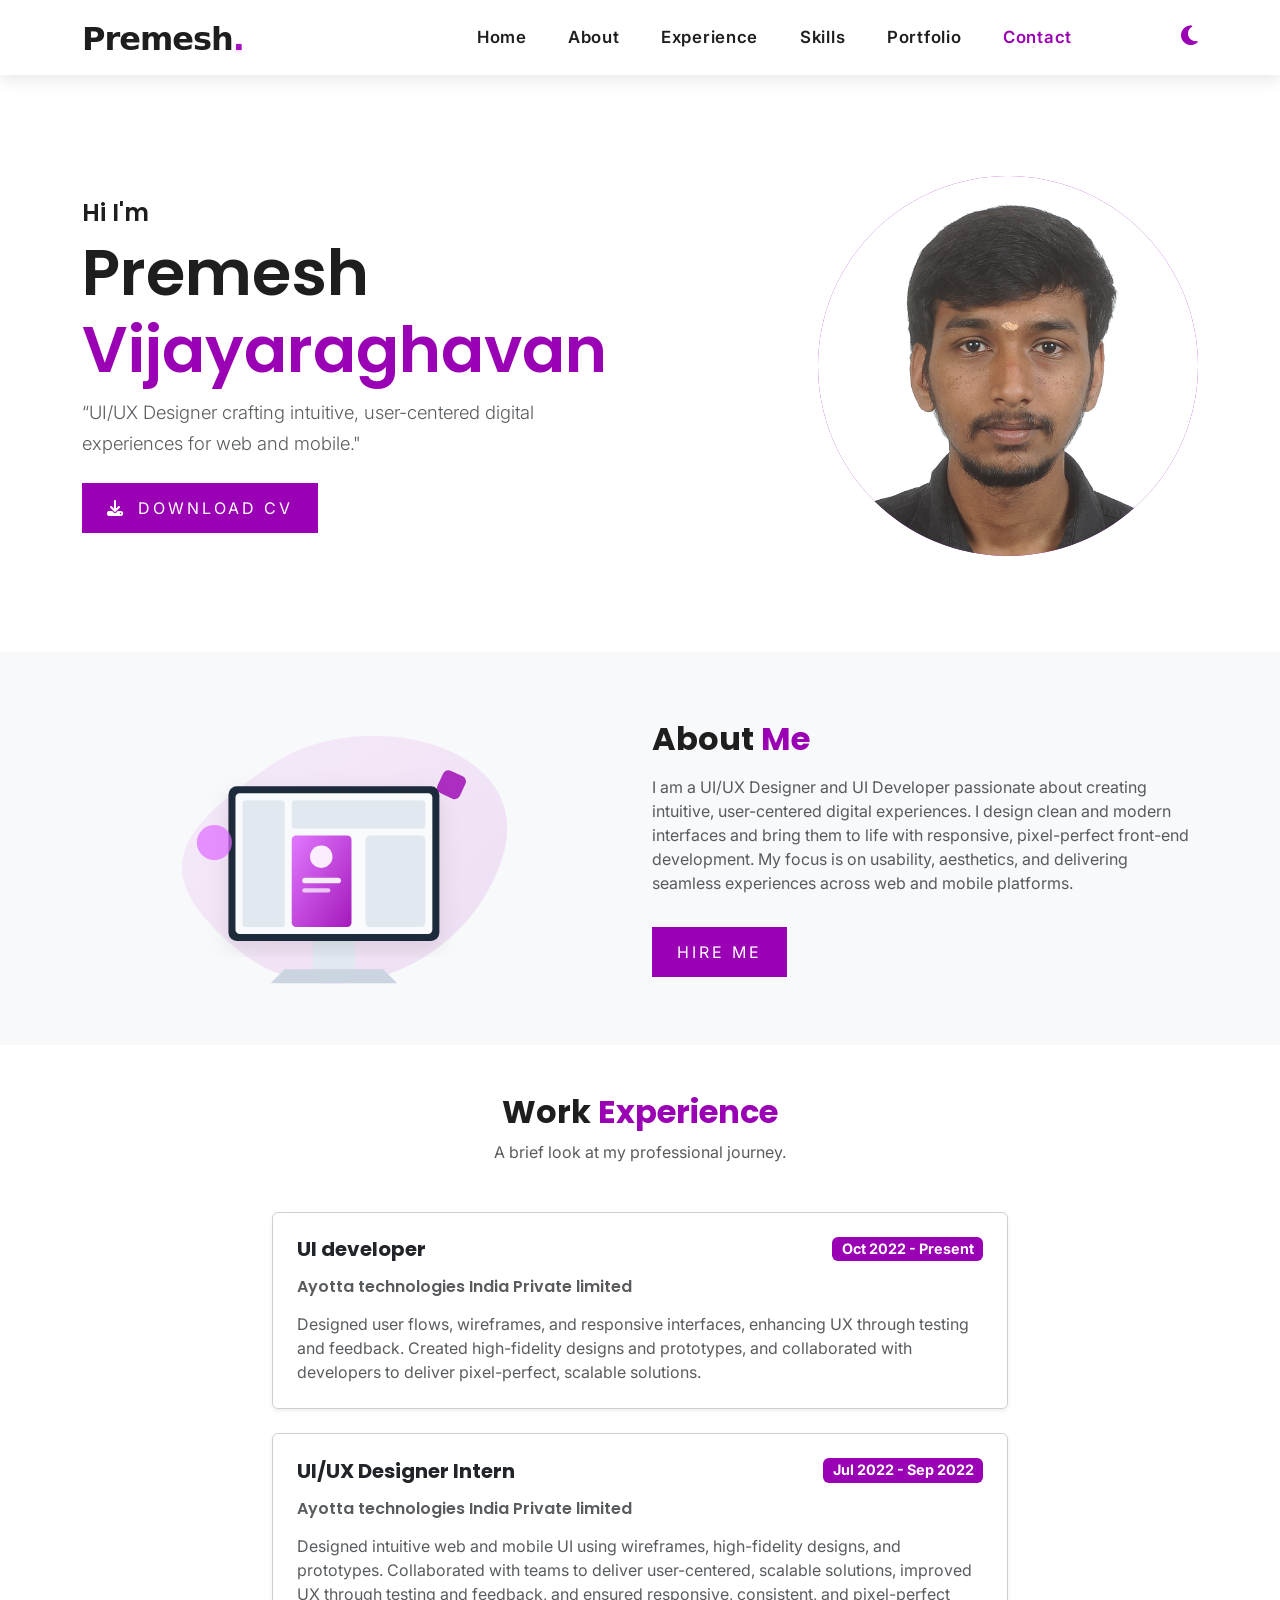
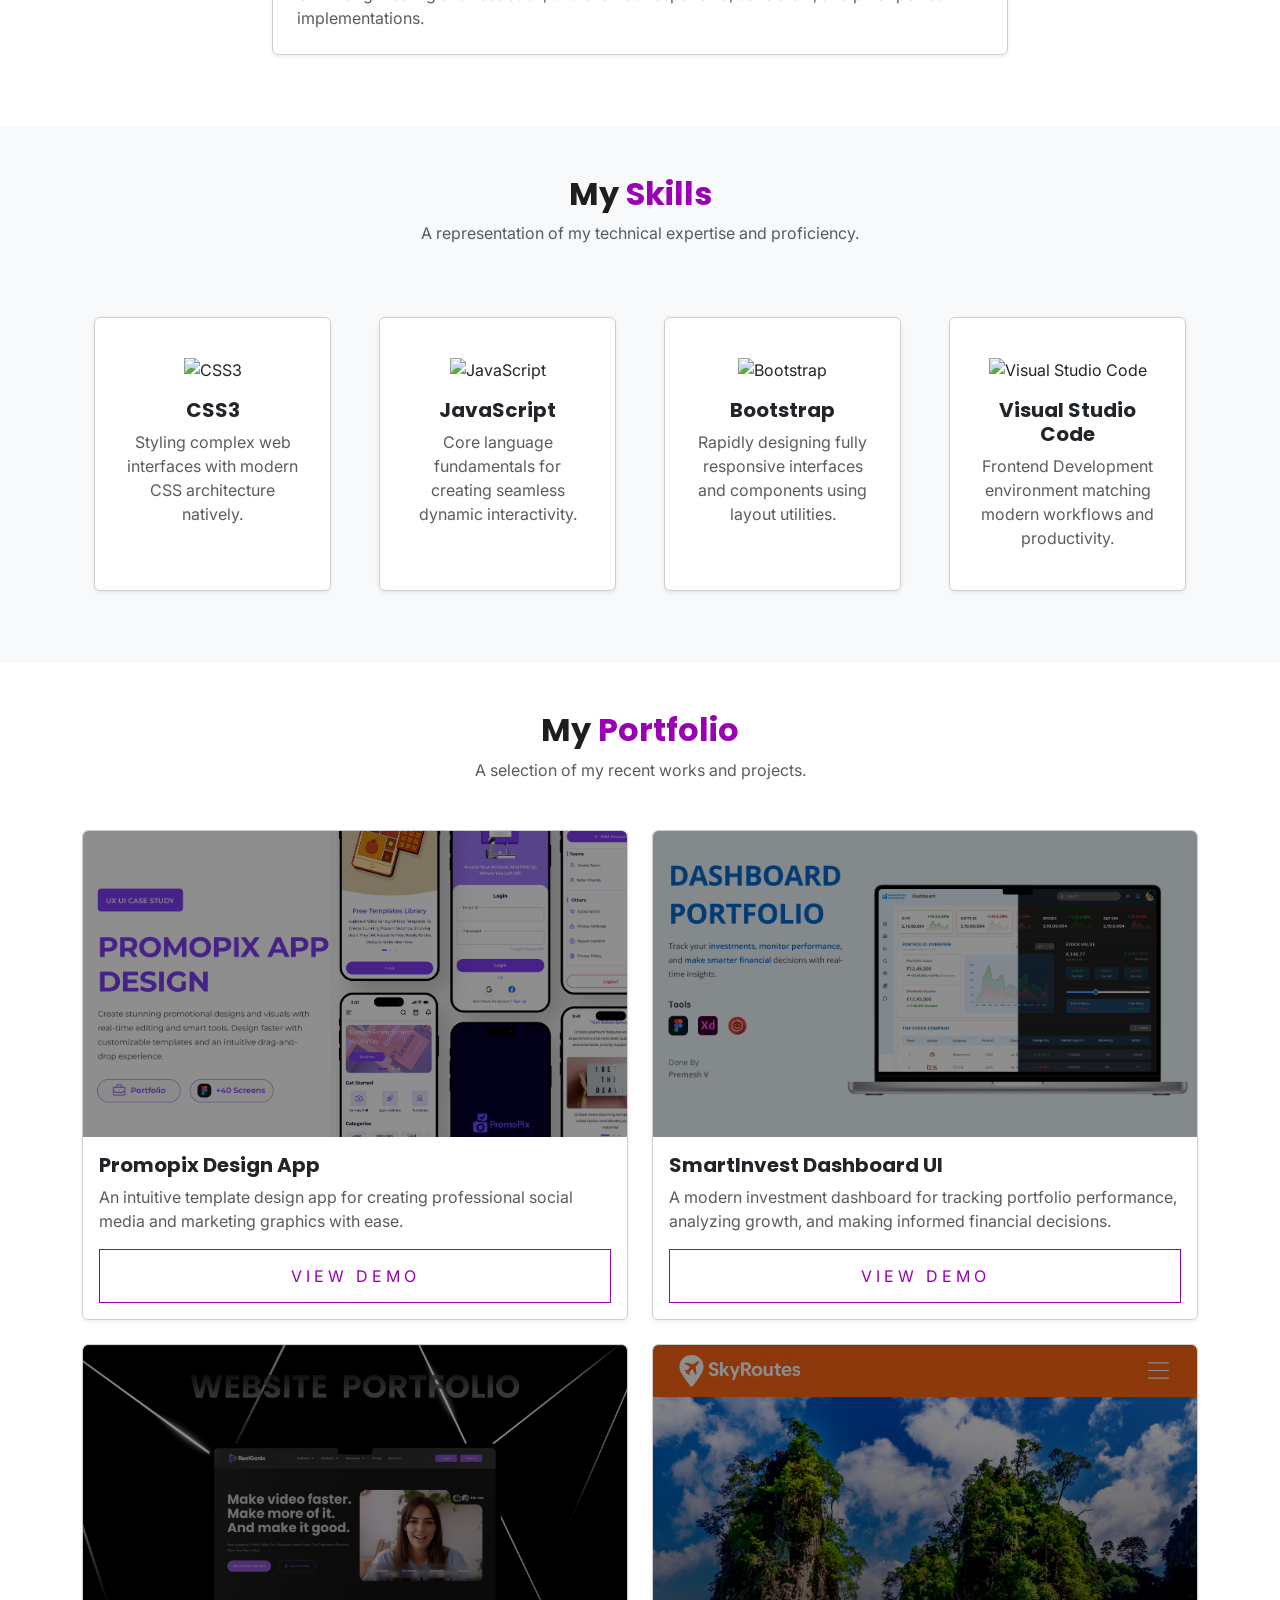
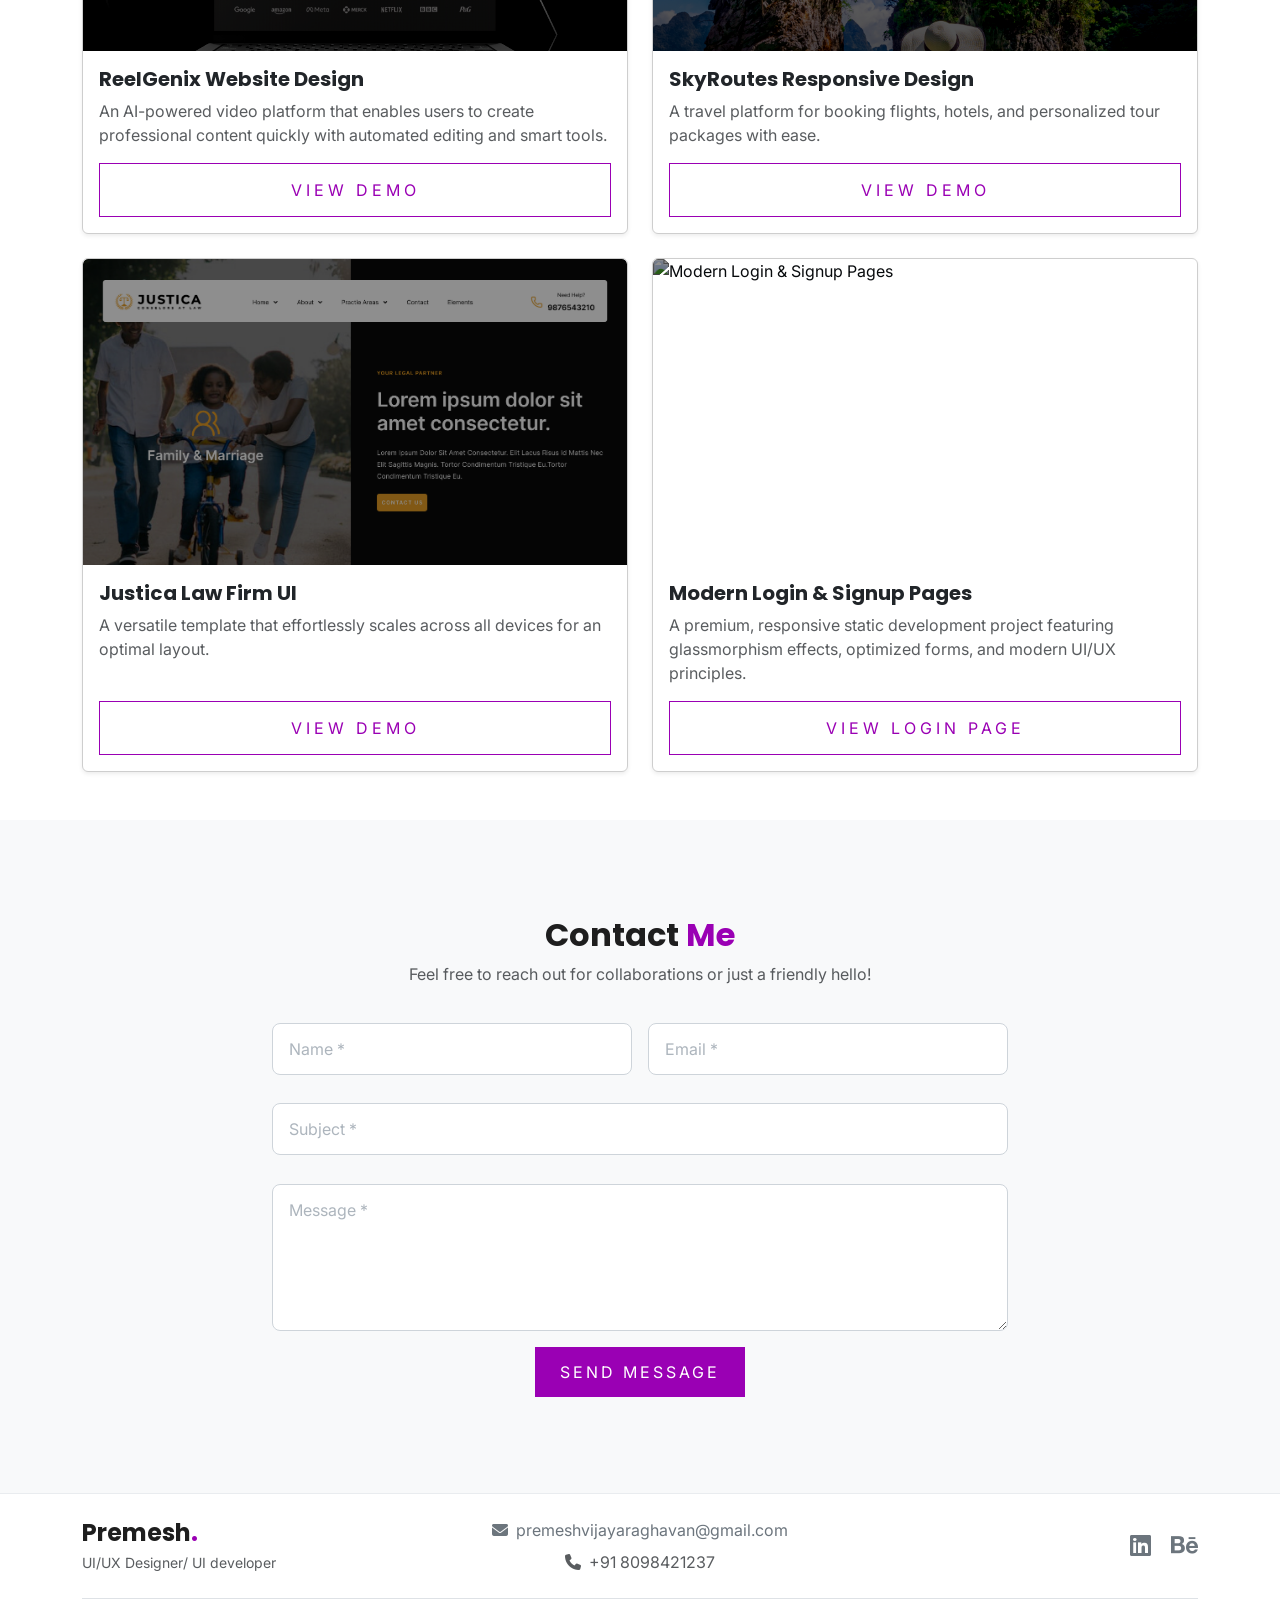
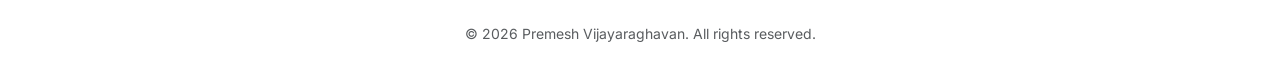
==== index.html @ 2c13339e "Add files via upload" ====
<!DOCTYPE html>
<html lang="en">

<head>
  <meta charset="UTF-8">
  <meta name="viewport" content="width=device-width, initial-scale=1.0">
  <title>Premesh V | UI/UX Designer</title>
  <link href="https://cdn.jsdelivr.net/npm/bootstrap@5.3.3/dist/css/bootstrap.min.css" rel="stylesheet"
    integrity="sha384-QWTKZyjpPEjISv5WaRU9OFeRpok6YctnYmDr5pNlyT2bRjXh0JMhjY6hW+ALEwIH" crossorigin="anonymous">
  <link rel="stylesheet" href="style.css">
  <script src="script.js" defer></script>
  <!-- Google Fonts: Inter & Poppins -->
  <link rel="preconnect" href="https://fonts.googleapis.com">
  <link rel="preconnect" href="https://fonts.gstatic.com" crossorigin>
  <link href="https://fonts.googleapis.com/css2?family=Inter:wght@400;500&family=Poppins:wght@500;600;700&display=swap"
    rel="stylesheet">
  <link rel="stylesheet" href="https://cdnjs.cloudflare.com/ajax/libs/font-awesome/6.5.1/css/all.min.css"
    integrity="sha512-DTOQO9RWCH3ppGqcWaEA1BIZOC6xxalwEsw9c2QQeAIftl+Vegovlnee1c9QX4TctnWMn13TZye+giMm8e2LwA=="
    crossorigin="anonymous" referrerpolicy="no-referrer" />
  <!-- AOS Animation CSS -->
  <link href="https://unpkg.com/aos@2.3.1/dist/aos.css" rel="stylesheet">
  <!-- Swiper CSS -->
  <link rel="stylesheet" href="https://cdn.jsdelivr.net/npm/swiper@11/swiper-bundle.min.css" />
</head>

<body>
  <header>
    <div class="container">
      <div class="page-header">
        <div class="logo">
          <a href="#" class="d-flex align-items-center text-decoration-none">
            <!-- Text-Only SVG Logo -->
            <svg height="40" width="160" viewBox="0 0 160 40" xmlns="http://www.w3.org/2000/svg">
              <defs>
                <linearGradient id="dotGrad" x1="0%" y1="0%" x2="100%" y2="100%">
                  <stop offset="0%" stop-color="#df6aff" />
                  <stop offset="100%" stop-color="#9A00B4" />
                </linearGradient>
                <filter id="glow" x="-20%" y="-20%" width="140%" height="140%">
                  <feDropShadow dx="0" dy="2" stdDeviation="2" flood-color="#9A00B4" flood-opacity="0.2" />
                </filter>
              </defs>
              <text x="0" y="32" font-family="system-ui, -apple-system, 'Segoe UI', Roboto, sans-serif" font-size="32"
                font-weight="900" fill="currentColor" letter-spacing="-1">
                Premesh<tspan fill="url(#dotGrad)" filter="url(#glow)">.</tspan>
              </text>
            </svg>
          </a>
        </div>
        <input type="checkbox" id="click">
        <label for="click" class="mainicon">
          <div class="menu">
            <i class="fa-solid fa-bars menu-bars"></i>
            <i class="fa-solid fa-xmark menu-close"></i>
          </div>
        </label>
        <ul>
          <li><a href="#home" class="active" style="--navAni:1">Home</a></li>
          <li><a href="#about" style="--navAni:2">About</a></li>
          <li><a href="#experience" style="--navAni:3">Experience</a></li>
          <li><a href="#skills" style="--navAni:4">Skills</a></li>
          <li><a href="#portfolio" style="--navAni:5">Portfolio</a></li>
          <li><a href="#contact" style="--navAni:6">Contact</a></li>
        </ul>
        <label class="mode">
          <input type="checkbox" id="darkModeToggle">
          <i class="fa-solid fa-moon"></i>
        </label>
      </div>
    </div>
  </header>
  <section id="home">
    <div class="container">
      <div class="main">
        <div class="detail" data-aos="fade-right">
          <h3>Hi I'm</h3>
          <h1 class="">
            Premesh
            <span style="color:#9A00B4;">Vijayaraghavan</span>
          </h1>
          <p class="lead text-muted">“UI/UX Designer crafting intuitive, user-centered digital experiences for web and
            mobile."</p>
          <p class="fs-5 fw-medium">
            <span id="typed-text"></span>
          </p>
          <div class="mt-4">
            <button
              onclick="const a = document.createElement('a'); a.href = 'Premeshresume-CV.pdf'; a.download = 'Premesh_Vijayaraghavan_CV.pdf'; document.body.appendChild(a); a.click(); document.body.removeChild(a);"
              class="btn btn-primary"
              style="background-color: var(--primary-color); border-color: var(--primary-color);">
              <i class="fa-solid fa-download"></i> Download CV
            </button>
          </div>
        </div>
        <div class="images" data-aos="fade-left" data-aos-delay="200">
          <img src="Images/My-Photo.jpg" alt="Premesh Vijayaraghavan" class="img-w">
        </div>
      </div>
    </div>
  </section>

  <!-- About Section -->
  <section id="about" class="py-5 bg-light">
    <div class="container">
      <div class="row align-items-center">
        <div class="col-md-6 mb-4 mb-md-0 pt-3" data-aos="fade-right">
          <!-- Custom Vector Illustration for About Me -->
          <svg viewBox="-80 0 640 400" xmlns="http://www.w3.org/2000/svg" class="img-fluid d-block mx-auto drop-shadow"
            style="max-width: 450px;">
            <defs>
              <linearGradient id="primaryGrad" x1="0%" y1="0%" x2="100%" y2="100%">
                <stop offset="0%" stop-color="#df6aff" />
                <stop offset="100%" stop-color="#9A00B4" />
              </linearGradient>
              <filter id="svg-shadow" x="-10%" y="-10%" width="120%" height="120%">
                <feDropShadow dx="0" dy="10" stdDeviation="15" flood-color="#000000" flood-opacity="0.1" />
              </filter>
            </defs>
            <!-- Background friendly blob -->
            <path d="M 120 70 C 250 -20, 500 40, 450 200 C 400 360, 200 440, 70 330 C -60 220, -10 160, 120 70 Z"
              fill="url(#primaryGrad)" opacity="0.1" />

            <!-- Monitor base -->
            <rect x="180" y="320" width="60" height="40" fill="#e2e8f0" rx="4" />
            <path d="M 140 360 L 280 360 L 300 380 L 120 380 Z" fill="#cbd5e1" />

            <!-- Monitor screen (shifted slightly left to make room for boy) -->
            <rect x="60" y="100" width="300" height="220" rx="12" fill="#1e293b" filter="url(#svg-shadow)" />
            <rect x="70" y="110" width="280" height="200" rx="6" fill="#f8fafc" />

            <!-- Editor/UI Interface on screen -->
            <rect x="80" y="120" width="60" height="180" rx="4" fill="#e2e8f0" />
            <rect x="150" y="120" width="190" height="40" rx="4" fill="#e2e8f0" />

            <!-- Wireframe cards representing UI work -->
            <rect x="150" y="170" width="85" height="130" rx="6" fill="url(#primaryGrad)" opacity="0.9" />
            <rect x="255" y="170" width="85" height="130" rx="6" fill="#e2e8f0" />

            <!-- Elements inside active UI card -->
            <circle cx="192" cy="200" r="16" fill="#ffffff" opacity="0.9" />
            <rect x="165" y="230" width="55" height="8" rx="4" fill="#ffffff" opacity="0.9" />
            <rect x="165" y="245" width="40" height="6" rx="3" fill="#ffffff" opacity="0.7" />

            <!-- Floating aesthetic shapes capturing creativity -->
            <circle cx="40" cy="180" r="25" fill="#df6aff" opacity="0.7" />
            <rect x="360" y="80" width="35" height="35" rx="8" fill="#9A00B4" opacity="0.8"
              transform="rotate(25 377 97)" />


          </svg>
        </div>
        <div class="col-md-6" data-aos="fade-left" data-aos-delay="200">
          <h2 class="fw-bold mb-3">About <span style="color:#9A00B4;">Me</span></h2>
          <p class="text-muted">I am a UI/UX Designer and UI Developer passionate about creating intuitive,
            user-centered digital
            experiences. I design clean and modern interfaces and bring them to life with responsive, pixel-perfect
            front-end development. My focus is on usability, aesthetics, and delivering seamless experiences across web
            and mobile platforms.</p>
          <a href="#contact" class="btn btn-primary mt-3"
            style="background-color: var(--primary-color); border-color: var(--primary-color);">Hire Me</a>
        </div>
      </div>
    </div>
  </section>

  <!-- Work Experience Section -->
  <section id="experience" class="py-5">
    <div class="container">
      <div class="text-center mb-5" data-aos="fade-up">
        <h2 class="fw-bold">Work <span style="color:#9A00B4;">Experience</span></h2>
        <p class="text-muted">A brief look at my professional journey.</p>
      </div>
      <div class="row">
        <div class="col-lg-8 mx-auto">
          <!-- Timeline Item 1 -->
          <div class="card shadow-sm border-0 mb-4" data-aos="fade-up" data-aos-delay="100">
            <div class="card-body p-4">
              <div class="d-flex justify-content-between align-items-center mb-3 flex-wrap gap-2">
                <h5 class="fw-bold mb-0">UI developer</h5>
                <span class="badge" style="background-color: #9A00B4; font-size: 0.9rem;">Oct 2022 - Present</span>
              </div>
              <h6 class="text-muted fw-semibold">Ayotta technologies India Private limited</h6>
              <p class="mb-0 mt-3 text-muted">Designed user flows, wireframes, and responsive interfaces, enhancing UX
                through testing and feedback. Created high-fidelity designs and prototypes, and collaborated with
                developers to deliver pixel-perfect, scalable solutions.</p>
            </div>
          </div>
          <!-- Timeline Item 2 -->
          <div class="card shadow-sm border-0 mb-4" data-aos="fade-up" data-aos-delay="200">
            <div class="card-body p-4">
              <div class="d-flex justify-content-between align-items-center mb-3 flex-wrap gap-2">
                <h5 class="fw-bold mb-0">UI/UX Designer Intern</h5>
                <span class="badge" style="background-color: #9A00B4; font-size: 0.9rem;">Jul 2022 - Sep 2022</span>
              </div>
              <h6 class="text-muted fw-semibold">Ayotta technologies India Private limited</h6>
              <p class="mb-0 mt-3 text-muted">Designed intuitive web and mobile UI using wireframes, high-fidelity
                designs, and prototypes. Collaborated with teams to deliver user-centered, scalable solutions, improved
                UX through testing and feedback, and ensured responsive, consistent, and pixel-perfect implementations.
              </p>
            </div>
          </div>
        </div>
      </div>
    </div>
  </section>

  <!-- Skills Section -->
  <section id="skills" class="py-5 bg-light">
    <div class="container">
      <div class="text-center mb-5" data-aos="fade-up">
        <h2 class="fw-bold">My <span style="color:#9A00B4;">Skills</span></h2>
        <p class="text-muted">A representation of my technical expertise and proficiency.</p>
      </div>
      <div class="swiper mySkillsSwiper">
        <div class="swiper-wrapper align-items-stretch">

          <!-- Slide 1 -->
          <div class="swiper-slide h-auto">
            <div class="card h-100 shadow-sm border-0 text-center py-4 px-2">
              <div class="card-body">
                <img src="https://cdn.jsdelivr.net/gh/devicons/devicon@latest/icons/html5/html5-original.svg"
                  alt="HTML5" width="48" height="48" class="mb-3">
                <h5 class="card-title fw-bold">HTML5</h5>
                <p class="card-text text-muted mb-0 text-break">Building semantic and accessible web structures
                  natively.</p>
              </div>
            </div>
          </div>

          <!-- Slide 2 -->
          <div class="swiper-slide h-auto">
            <div class="card h-100 shadow-sm border-0 text-center py-4 px-2">
              <div class="card-body">
                <img src="https://cdn.jsdelivr.net/gh/devicons/devicon@latest/icons/css3/css3-original.svg" alt="CSS3"
                  width="48" height="48" class="mb-3">
                <h5 class="card-title fw-bold">CSS3</h5>
                <p class="card-text text-muted mb-0 text-break">Styling complex web interfaces with modern CSS
                  architecture natively.</p>
              </div>
            </div>
          </div>

          <!-- Slide 3 -->
          <div class="swiper-slide h-auto">
            <div class="card h-100 shadow-sm border-0 text-center py-4 px-2">
              <div class="card-body">
                <img src="https://cdn.jsdelivr.net/gh/devicons/devicon@latest/icons/javascript/javascript-original.svg"
                  alt="JavaScript" width="48" height="48" class="mb-3">
                <h5 class="card-title fw-bold">JavaScript</h5>
                <p class="card-text text-muted mb-0 text-break">Core language fundamentals for creating seamless dynamic
                  interactivity.</p>
              </div>
            </div>
          </div>

          <!-- Slide 4 -->
          <div class="swiper-slide h-auto">
            <div class="card h-100 shadow-sm border-0 text-center py-4 px-2">
              <div class="card-body">
                <img src="https://cdn.jsdelivr.net/gh/devicons/devicon@latest/icons/bootstrap/bootstrap-original.svg"
                  alt="Bootstrap" width="48" height="48" class="mb-3">
                <h5 class="card-title fw-bold">Bootstrap</h5>
                <p class="card-text text-muted mb-0 text-break">Rapidly designing fully responsive interfaces and
                  components using layout utilities.</p>
              </div>
            </div>
          </div>

          <!-- Slide 5 -->
          <div class="swiper-slide h-auto">
            <div class="card h-100 shadow-sm border-0 text-center py-4 px-2">
              <div class="card-body">
                <img src="https://cdn.jsdelivr.net/gh/devicons/devicon@latest/icons/vscode/vscode-original.svg"
                  alt="Visual Studio Code" width="48" height="48" class="mb-3">
                <h5 class="card-title fw-bold">Visual Studio Code</h5>
                <p class="card-text text-muted mb-0 text-break">Frontend Development environment matching modern
                  workflows and productivity.</p>
              </div>
            </div>
          </div>

          <!-- Slide 6 -->
          <div class="swiper-slide h-auto">
            <div class="card h-100 shadow-sm border-0 text-center py-4 px-2">
              <div class="card-body">
                <img src="https://cdn.jsdelivr.net/gh/devicons/devicon@latest/icons/figma/figma-original.svg"
                  alt="Figma" width="48" height="48" class="mb-3">
                <h5 class="card-title fw-bold">Figma</h5>
                <p class="card-text text-muted mb-0 text-break">Designing user interfaces, wireframes, and collaborative
                  high-fidelity prototyping.</p>
              </div>
            </div>
          </div>

          <!-- Slide 7 -->
          <div class="swiper-slide h-auto">
            <div class="card h-100 shadow-sm border-0 text-center py-4 px-2">
              <div class="card-body">
                <img src="https://upload.wikimedia.org/wikipedia/commons/c/c2/Adobe_XD_CC_icon.svg" alt="Adobe XD"
                  width="48" height="48" class="mb-3">
                <h5 class="card-title fw-bold">Adobe XD</h5>
                <p class="card-text text-muted mb-0 text-break">Creating interactive prototypes and designing responsive
                  user experiences.</p>
              </div>
            </div>
          </div>

          <!-- Slide 8 -->
          <div class="swiper-slide h-auto">
            <div class="card h-100 shadow-sm border-0 text-center py-4 px-2">
              <div class="card-body">
                <img src="https://upload.wikimedia.org/wikipedia/commons/f/fb/Adobe_Illustrator_CC_icon.svg"
                  alt="Adobe Illustrator" width="48" height="48" class="mb-3">
                <h5 class="card-title fw-bold">Adobe Illustrator</h5>
                <p class="card-text text-muted mb-0 text-break">Designing vector graphics, custom icons, and crisp
                  layouts mapping typography.</p>
              </div>
            </div>
          </div>

          <!-- Slide 9 -->
          <div class="swiper-slide h-auto">
            <div class="card h-100 shadow-sm border-0 text-center py-4 px-2">
              <div class="card-body">
                <img src="https://unpkg.com/simple-icons@v11/icons/miro.svg" alt="Miro" width="48" height="48"
                  class="mb-3"
                  style="filter: invert(39%) sepia(93%) saturate(2224%) hue-rotate(212deg) brightness(100%) contrast(107%);">
                <h5 class="card-title fw-bold">Miro</h5>
                <p class="card-text text-muted mb-0 text-break">Collaborative whiteboarding for UX research, user flows,
                  and wireframing phases.</p>
              </div>
            </div>
          </div>

          <!-- Slide 10 -->
          <div class="swiper-slide h-auto">
            <div class="card h-100 shadow-sm border-0 text-center py-4 px-2">
              <div class="card-body">
                <img src="https://unpkg.com/simple-icons@v11/icons/marvelapp.svg" alt="Marvel App" width="48"
                  height="48" class="mb-3"
                  style="filter: invert(52%) sepia(94%) saturate(3025%) hue-rotate(158deg) brightness(95%) contrast(93%);">
                <h5 class="card-title fw-bold">Marvel App</h5>
                <p class="card-text text-muted mb-0 text-break">Rapidly transforming static UI mockups into interactive,
                  clickable prototypes.</p>
              </div>
            </div>
          </div>

          <!-- Slide 11 -->
          <div class="swiper-slide h-auto">
            <div class="card h-100 shadow-sm border-0 text-center py-4 px-2">
              <div class="card-body">
                <img src="Images/logomark.svg" alt="Balsamiq" width="48" height="48" class="mb-3">
                <h5 class="card-title fw-bold">Balsamiq</h5>
                <p class="card-text text-muted mb-0 text-break">Rapid wireframing and low-fidelity mockups to
                  communicate concepts quickly.</p>
              </div>
            </div>
          </div>

          <!-- Slide 12 -->
          <div class="swiper-slide h-auto">
            <div class="card h-100 shadow-sm border-0 text-center py-4 px-2">
              <div class="card-body">
                <!-- STS icon representation -->
                <img src="https://cdn.jsdelivr.net/gh/devicons/devicon@latest/icons/spring/spring-original.svg"
                  alt="STS Framework" width="48" height="48" class="mb-3">
                <h5 class="card-title fw-bold">STS Framework</h5>
                <p class="card-text text-muted mb-0 text-break">Integration and development with Spring Tool Suite for
                  enterprise applications.</p>
              </div>
            </div>
          </div>

        </div>
      </div>
    </div>
  </section>

  <!-- Portfolio Section -->
  <section id="portfolio" class="py-5">
    <div class="container">
      <div class="text-center mb-5" data-aos="fade-up">
        <h2 class="fw-bold">My <span style="color:#9A00B4;">Portfolio</span></h2>
        <p class="text-muted">A selection of my recent works and projects.</p>
      </div>
      <div class="row g-4 justify-content-center">
        <!-- Project 1 -->
        <div class="col-lg-6 col-md-6" data-aos="fade-up" data-aos-delay="100">
          <div class="card h-100 shadow-sm border-0">
            <img src="Images/Thumbnail-mobile.jpg" class="card-img-top" alt="Project 1">
            <div class="card-body">
              <h5 class="card-title fw-bold">Promopix Design App</h5>
              <p class="card-text text-muted">An intuitive template design app for creating professional social media
                and marketing graphics with ease.</p>
              <a href="https://www.behance.net/gallery/246216667/Promopix-Template-Creating-App-UIUX-Design"
                class="btn btn-outline-primary stretched-link" target="_blank">View Demo</a>
            </div>
          </div>
        </div>
        <!-- Project 2 -->
        <div class="col-lg-6 col-md-6" data-aos="fade-up" data-aos-delay="200">
          <div class="card h-100 shadow-sm border-0">
            <img src="Images/Thumbnail-dashboard.jpg" class="card-img-top" alt="Project 2">
            <div class="card-body">
              <h5 class="card-title fw-bold">SmartInvest Dashboard UI</h5>
              <p class="card-text text-muted">A modern investment dashboard for tracking portfolio performance,
                analyzing growth, and making informed financial decisions.</p>
              <a href="https://www.behance.net/gallery/246579055/SmartInvest-Investment-Dashboard-UIUX-Design"
                class="btn btn-outline-primary stretched-link" target="_blank">View
                Demo</a>
            </div>

          </div>
        </div>
        <!-- Project 3 -->
        <div class="col-lg-6 col-md-6" data-aos="fade-up" data-aos-delay="300">
          <div class="card h-100 shadow-sm border-0">
            <img src="Images/Thumbnail-website.jpg" class="card-img-top" alt="ReelGenix Website Design">
            <div class="card-body">
              <h5 class="card-title fw-bold">ReelGenix Website Design</h5>
              <p class="card-text text-muted">An AI-powered video platform that enables users to create professional
                content quickly with automated editing and smart tools.</p>
              <a href="https://www.behance.net/gallery/245840215/ReelGenix-Website"
                class="btn btn-outline-primary stretched-link" target="_blank">View
                Demo</a>
            </div>
          </div>
        </div>
        <!-- Project 4 -->
        <div class="col-lg-6 col-md-6" data-aos="fade-up" data-aos-delay="400">
          <div class="card h-100 shadow-sm border-0">
            <img src="Images/Thumbnail-responsive.jpg" class="card-img-top" alt="Project 4">
            <div class="card-body">
              <h5 class="card-title fw-bold">SkyRoutes Responsive Design</h5>
              <p class="card-text text-muted">A travel platform for booking flights, hotels, and personalized tour
                packages with ease.</p>
              <a href="https://www.behance.net/gallery/246624109/SkyRoutes-Travel-Booking-Platform"
                class="btn btn-outline-primary stretched-link" target="_blank">View
                Demo</a>
            </div>
          </div>
        </div>
        <!-- Project 5 -->
        <div class="col-lg-6 col-md-6" data-aos="fade-up" data-aos-delay="500">
          <div class="card h-100 shadow-sm border-0">
            <img src="Images/Thumbnail-05.jpg" class="card-img-top" alt="Project 5">
            <div class="card-body">
              <h5 class="card-title fw-bold">Justica Law Firm UI</h5>
              <p class="card-text text-muted">A versatile template that effortlessly scales across all devices for an
                optimal layout.</p>
              <a href="https://www.behance.net/gallery/247028159/Justica-Law-Firm-Website-UI-Design"
                class="btn btn-outline-primary stretched-link" target="_blank">View
                Demo</a>
            </div>
          </div>
        </div>
        <!-- Project 6 -->
        <div class="col-lg-6 col-md-6" data-aos="fade-up" data-aos-delay="600">
          <div class="card h-100 shadow-sm border-0">
            <img src="Images/login_signup_mockup.png" class="card-img-top" alt="Modern Login & Signup Pages">
            <div class="card-body">
              <h5 class="card-title fw-bold">Modern Login & Signup Pages</h5>
              <p class="card-text text-muted">A premium, responsive static development project featuring glassmorphism
                effects, optimized forms, and modern UI/UX principles.</p>
              <a href="./Login.html" target="_blank" class="btn btn-outline-primary stretched-link">View Login Page</a>
            </div>
          </div>
        </div>



      </div>
    </div>
  </section>

  <!-- Contact Section -->
  <section id="contact" class="py-5 bg-light">
    <div class="container">
      <div class="row justify-content-center">
        <div class="col-lg-8" data-aos="zoom-in">
          <div class="py-4 py-md-5">
            <div class="text-center mb-4">
              <h2 class="fw-bold">Contact <span style="color:#9A00B4;">Me</span></h2>
              <p class="text-muted">Feel free to reach out for collaborations or just a friendly hello!</p>
            </div>
            <form id="contactForm" action="https://formsubmit.co/ajax/premeshv30@gmail.com" method="POST" novalidate>
              <div class="row g-3">
                <div class="col-md-6">
                  <div class="custom-input-group">
                    <input type="text" class="form-control" name="name" id="name" placeholder="Name *" required>
                    <label for="name" class="fw-semibold">Name</label>
                    <div class="invalid-feedback text-start px-2"><i class="fa-solid fa-circle-exclamation me-1"></i>
                      Please enter your name.</div>
                  </div>
                </div>
                <div class="col-md-6">
                  <div class="custom-input-group">
                    <input type="email" class="form-control" name="email" id="email" placeholder="Email *" required>
                    <label for="email" class="fw-semibold">Email</label>
                    <div class="invalid-feedback text-start px-2"><i class="fa-solid fa-circle-exclamation me-1"></i>
                      Please enter a valid email address.</div>
                  </div>
                </div>
                <div class="col-12">
                  <div class="custom-input-group">
                    <input type="text" class="form-control" name="subject" id="subject" placeholder="Subject *"
                      required>
                    <label for="subject" class="fw-semibold">Subject</label>
                    <div class="invalid-feedback text-start px-2"><i class="fa-solid fa-circle-exclamation me-1"></i>
                      Please provide a subject.</div>
                  </div>
                </div>
                <div class="col-12">
                  <div class="custom-input-group">
                    <textarea class="form-control" name="message" id="message" rows="5" placeholder="Message *"
                      required></textarea>
                    <label for="message" class="fw-semibold">Message</label>
                    <div class="invalid-feedback text-start px-2"><i class="fa-solid fa-circle-exclamation me-1"></i>
                      Please write your message.</div>
                  </div>
                </div>
                <!-- Status Message Container -->
                <div class="col-12 text-center mt-2 d-none" id="formStatus"></div>
                <div class="col-12 text-center mt-3" style="
    display: flex;
    justify-content: center;">
                  <button type="submit" class="btn btn-primary"
                    style="background-color: #9A00B4; border-color: #9A00B4; ">Send Message</button>
                </div>
              </div>
            </form>
          </div>
        </div>
      </div>
    </div>
  </section>

  <!-- Footer Section -->
  <footer class="site-footer py-4 mt-auto">
    <div class="container">
      <div class="row align-items-center">
        <!-- Logo / Name -->
        <div class="col-md-4 text-center text-md-start mb-4 mb-md-0">
          <h4 class="fw-bold mb-1 site-footer-title">Premesh<span class="dot-color">.</span></h4>
          <p class="mb-0 small text-muted">UI/UX Designer/ UI developer</p>
        </div>
        <!-- Contact Info -->
        <div
          class="col-md-4 text-center mb-4 mb-md-0 d-flex flex-column align-items-center justify-content-center gap-2">
          <a href="https://mail.google.com/mail/?view=cm&fs=1&to=premeshvijayaraghavan@gmail.com" target="_blank"
            class="footer-link text-decoration-none d-inline-flex align-items-center">
            <i class="fa-solid fa-envelope me-2"></i> premeshvijayaraghavan@gmail.com
          </a>
          <span class="text-muted d-inline-flex align-items-center">
            <i class="fa-solid fa-phone me-2"></i> +91 8098421237
          </span>
        </div>
        <!-- Social Links -->
        <div class="col-md-4 text-center text-md-end">
          <a href="https://www.linkedin.com/in/premesh-v/" target="_blank" class="footer-link d-inline-block me-3 fs-4"
            aria-label="LinkedIn">
            <i class="fa-brands fa-linkedin"></i>
          </a>
          <a href="https://www.behance.net/premeshv" target="_blank" class="footer-link d-inline-block fs-4"
            aria-label="Behance">
            <i class="fa-brands fa-behance"></i>
          </a>
        </div>
      </div>
      <hr class="footer-divider my-4">
      <div class="row">
        <div class="col-12 text-center small text-muted">
          &copy; 2026 Premesh Vijayaraghavan. All rights reserved.
        </div>
      </div>
    </div>
  </footer>

  <script src="https://cdn.jsdelivr.net/npm/bootstrap@5.3.3/dist/js/bootstrap.bundle.min.js"
    integrity="sha384-YvpcrYf0tY3lHB60NNkmxc5s9fDVZLESaAA55NDzOxhy9GkcIdslK1eN7N6jIeHz"
    crossorigin="anonymous"></script>
  <!-- AOS Animation JS -->
  <script src="https://unpkg.com/aos@2.3.1/dist/aos.js"></script>
  <!-- Swiper JS -->
  <script src="https://cdn.jsdelivr.net/npm/swiper@11/swiper-bundle.min.js"></script>
  <!-- Typed JS -->
  <script src="https://unpkg.com/typed.js@2.1.0/dist/typed.umd.js"></script>
</body>

</html>
---- style.css ----
/* Fonts handled via index.html link */

:root {
  /* --primary-color: #f9532d; */
  /* --primary-dark: #1e1e1e; */
  --primary-color: #9A00B4;
  --primary-dark: #1e1e1e;
  --text-dark: #1e1e1e;
}

* {
  margin: 0;
  padding: 0;
  scroll-behavior: smooth;
}

html {
  scroll-behavior: smooth;
  scroll-padding-top: 80px;
  /* Adjust for sticky header */
  overflow-x: hidden !important;
  width: 100%;
}

@media screen and (max-width: 768px) {
  html {
    scroll-padding-top: 100px;
    /* More clearance for mobile nav */
  }
}

body {
  font-family: 'Inter', sans-serif;
  font-weight: 400;
  background: #ffffff;
  color: var(--text-dark);
  padding-top: 80px;
  overflow-x: hidden !important;
  width: 100%;
}

h1,
h2,
h3,
h4,
h5,
h6,
.fw-bold,
.logo a {
  font-family: 'Poppins', sans-serif;
}

h1,
h2,
h3,
h4,
h5,
h6 {
  font-weight: 600;
}

p {
  font-weight: 400;
}

/* Genral */

.img-w {
  width: 100%;
  height: 100%;
  object-fit: cover;
}

/* Nav */
header {
  box-shadow: 0 4px 17px rgba(0, 0, 0, .1);
  background: #fff;
  position: fixed;
  top: 0;
  left: 0;
  width: 100%;
  z-index: 99999;
}

.page-header {
  display: flex;
  justify-content: space-between;
  align-items: center;
  padding: 1rem 0;
}

.logo {
  font-size: 1.5rem;
  font-weight: 800;
  opacity: 0;
  animation: leftSideAni 1s ease forwards;
}

.logo a {
  color: var(--text-dark);
  text-decoration: none;
}

ul {
  display: flex;
  gap: .6rem;
  list-style-type: none;
  background-color: transparent;
  overflow: hidden;
  margin-bottom: 0;
}

li a {
  display: inline-block;
  padding: .3rem 1rem;
  color: var(--text-dark);
  text-decoration: none;
  font-size: 1.05rem;
  font-weight: 600;
  letter-spacing: .7px;
  border-radius: 36px;
  line-height: 2;
  transition: .3s;
  opacity: 0;
  animation: navani .3s ease forwards;
  animation-delay: calc(.15s * var(--navAni));
}

li a.active,
li a:hover {
  color: var(--primary-color);
}

#click {
  display: none;
}

.menu {
  display: none;
}

.menu-close {
  display: none !important;
}

.mode i {
  font-size: 1.4rem;
  cursor: pointer;
  color: var(--primary-color);
  opacity: 0;
  animation: rightSideAni 1.5s ease forwards;
  transition: transform 0.5s cubic-bezier(0.175, 0.885, 0.32, 1.275),
    color 0.3s ease;
}

.mode i:active {
  transform: scale(0.8) rotate(45deg);
}

/* Nav End */

/* Section 1 */

.main {
  padding: 6rem 0;
  display: grid;
  grid-template-columns: repeat(auto-fit, minmax(min(100%, 277px), 1fr));
  row-gap: 3rem;
  /* Increased for better separation */
  column-gap: 6rem;
  align-items: center;
}

@media screen and (max-width: 768px) {
  .main {
    padding: 6rem 0 3rem 0;
    /* Increased top padding to clear mobile header */
    row-gap: 4rem;
    /* More space between text and image on mobile */
  }

  .py-5 {
    padding-top: 6rem !important;
    /* Increased top padding for all sections on mobile */
    padding-bottom: 4rem !important;
  }
}

.detail {
  min-width: 0;
}

.main h3 {
  color: var(--text-dark);
  font-size: 1.5rem;
  opacity: 0;
  animation: topSideAni 1s ease forwards;
}

.main h1 {
  color: var(--text-dark);
  font-size: 4rem;
  font-weight: 600;
  opacity: 0;
  animation: leftSideAni 1s ease forwards;
  animation-delay: 1s;
}

.main p {
  line-height: 1.7;
  font-size: 1.15rem;
  opacity: 0;
  animation: topSideAni 1.5s ease forwards;
}

.social {
  display: flex;
  flex-wrap: wrap;
  gap: 1.4rem;
  margin-top: 1.4rem;
}

.social a {
  clip-path: polygon(50% 0%, 100% 25%, 100% 75%, 50% 100%, 0% 75%, 0% 25%);
  display: grid;
  place-items: center;
  text-decoration: none;
  background-color: var(--primary-color);
  color: #ffffff;
  /* border: 1.6px solid var(--primary-color); */
  font-size: 1.5rem;
  border-radius: 50%;
  padding: 0.39rem;
  text-align: center;
  opacity: 0;
  animation: SocialAni 1s ease forwards;
  animation-delay: calc(.2s * var(--socialAni));
}

.social a:hover {
  color: var(--primary-dark);
  background-color: var(--primary-color);
  box-shadow: 0 0 20px var(--primary-color);
  transition: all .3s ease-in-out;
}


.images {
  margin-left: auto;
  width: 380px;
  height: 380px;
  text-align: center;
  position: relative;
  background-color: var(--primary-color);
  border-radius: 50%;
  overflow: hidden;
  display: flex;
  align-items: center;
  justify-content: center;
}

.images img {
  width: 100%;
  height: 100%;
  object-fit: cover;
  object-position: center top;
}

/* Section 1 End */


.dark-mode {
  background-color: var(--primary-dark);
  color: #ffffff;
}

/* Override bootstrap backgrounds in dark mode for seamless integration */
.dark-mode .bg-light {
  background-color: #1a1e24 !important;
}

.dark-mode .card,
.dark-mode .form-control {
  background-color: #2a313c;
  border-color: #3b4453;
  color: #fff;
}

.dark-mode .text-muted {
  color: #adb5bd !important;
}

.dark-mode .card-title,
.dark-mode .form-label,
.dark-mode h2 {
  color: #fff;
}

.dark-mode input.form-control::placeholder,
.dark-mode textarea.form-control::placeholder {
  color: #8c98a4;
}

.mode input {
  display: none;
}

.dark-mode .logo a,
.dark-mode ul li a,
.dark-mode .main h3,
.dark-mode .main h1 {
  color: #fff;
}

.dark-mode ul li a.active,
.dark-mode ul li a:hover {
  color: #df6aff;

}

.dark-mode header {
  box-shadow: 0 4px 17px rgba(0, 0, 0, 0.5);
  background: #2a313c;
}



/* Animation */
@keyframes leftSideAni {
  0% {
    transform: translateX(-100px);
    opacity: 0;
  }

  100% {
    transform: translateX(0);
    opacity: 1;
  }
}

@keyframes navani {
  0% {
    transform: translateY(100px);
    opacity: 0;
  }

  100% {
    transform: translateY(0);
    opacity: 1;
  }
}

@keyframes rightSideAni {
  0% {
    transform: translateX(100px);
    opacity: 0;
  }

  100% {
    transform: translateX(0);
    opacity: 1;
  }
}

@keyframes topSideAni {
  0% {
    transform: translateY(-100px);
    opacity: 0;
  }

  100% {
    transform: translateY(0);
    opacity: 1;
  }
}

@keyframes SocialAni {
  0% {
    transform: translateY(100px);
    opacity: 0;
  }

  100% {
    transform: translateY(0);
    opacity: 1;
  }
}

/* @keyframes ImgAni {
    0% {
        transform: translateX(0);
    }
    50% {
        transform: translateX(-9px);
    }
    100% {
        transform: translateX(0);
    }
} */

@keyframes imageAni {
  0% {
    opacity: 0;
    transform: scale(0);
  }

  100% {
    opacity: 1;
    transform: scale(1);
  }
}

@media screen and (max-width: 1024px) {
  .custom-container {
    padding: 0 4.4rem;
  }

  .main {
    column-gap: 2rem;
  }

  .main h3 {
    color: #000;
    margin-top: 1rem;
  }

  .main h1 {
    font-size: 3rem;
    word-wrap: break-word;
    overflow-wrap: break-word;
  }

  header {
    height: auto;
  }

  .menu {
    display: block;
    font-size: 1.5rem;
    font-weight: bold;
    color: #244D61;
    cursor: pointer;
  }

  .dark-mode .menu {
    color: var(--primary-color);
  }

  #click:checked~.mainicon .menu-bars {
    display: none !important;
  }

  #click:checked~.mainicon .menu-close {
    display: block !important;
  }

  .page-header {
    justify-content: flex-end;
    gap: 1.5rem;
  }

  .logo {
    margin-right: auto;
  }

  .mainicon {
    order: 2;
    display: flex;
    align-items: center;
  }

  .mode {
    position: static;
    order: 1;
  }

  ul {
    background: #f8f8f8;
    width: 100%;
    height: auto;
    position: absolute;
    display: flex;
    flex-direction: column;
    text-align: center;
    justify-content: center;
    align-items: center;
    top: -600px;
    left: 0;
    z-index: -1;
    transition: top 0.4s ease;
    padding-bottom: 2rem;
    padding-top: 1rem;
    box-shadow: 0 10px 15px rgba(0, 0, 0, 0.05);
  }

  #click:checked~ul {
    top: 100%;
    z-index: 111111;
  }

  ul li {
    margin-top: 1.2rem;
    width: 100%;
  }

  .dark-mode ul {
    background: #2a313c;
    box-shadow: 0 10px 15px rgba(0, 0, 0, 0.3);
  }
}

@media screen and (max-width: 768px) {
  .custom-container {
    padding: 0 1.6rem;
  }

  .main h1 {
    font-size: 3.2rem;
  }

  ul {
    width: 250px;
    height: 100vh;
    padding-top: 2rem;
    padding-left: 2rem;
    text-align: left;
    align-items: flex-start;
    justify-content: flex-start;
    top: 100%;
    left: -300px;
    transition: left 0.4s ease;
    box-shadow: none;
  }

  #click:checked~ul {
    left: 0;
    top: 100%;
  }

  .images {
    width: 300px;
    height: 300px;
    margin: auto;
  }

  .main {
    margin-top: 2rem;
    padding: 0;
  }

  .main h1 {
    font-size: 2.2rem;
  }
}

a.btn.btn-outline-primary {
  color: var(--primary-color);
  border-color: var(--primary-color);
}

a.btn.btn-outline-primary:hover {
  color: white;
  background-color: var(--primary-color);
}

.card {
  border: 1px solid #cecece !important;
  transition: transform 0.3s ease, box-shadow 0.3s ease;
}

.card:hover {
  transform: translateY(-8px);
  box-shadow: 0 12px 24px rgba(0, 0, 0, 0.12) !important;
}

.card-img-top {
  aspect-ratio: 16 / 9;
  /* Perfect widescreen ratio for Behance portfolio thumbnails */
  object-fit: cover;
  object-position: top;
  /* Ensures the top branding is never cut if slight cropping happens */
  width: 100%;
}

.dark-mode .card {
  border: none !important;
}

.dark-mode .card:hover {
  box-shadow: 0 12px 24px rgba(0, 0, 0, 0.4) !important;
}

.dark-mode a.btn.btn-outline-primary {
  color: #df6aff;
  border-color: var(--primary-color);
}

.dark-mode a.btn.btn-outline-primary:hover {
  color: #fff;
  background-color: var(--primary-color);
}

/* Custom Input Group for Contact */
.custom-input-group {
  position: relative;
  margin-top: 0.8rem;
}

.custom-input-group label {
  position: absolute;
  top: 13px;
  left: 15px;
  background-color: transparent;
  padding: 0 8px;
  font-size: 0.95rem;
  color: #6c757d;
  z-index: 5;
  transition: all 0.2s ease;
  pointer-events: none;
  opacity: 0;
  /* Hidden by default until focused/filled */
}

/* Floating label state: placeholder not shown or input focused */
.custom-input-group .form-control:focus~label,
.custom-input-group .form-control:not(:placeholder-shown)~label {
  top: -12px;
  left: 15px;
  font-size: 0.85rem;
  color: var(--primary-color);
  background-color: rgba(var(--bs-light-rgb), var(--bs-bg-opacity));
  opacity: 1;
}

.dark-mode .custom-input-group .form-control:focus~label,
.dark-mode .custom-input-group .form-control:not(:placeholder-shown)~label {
  background-color: #1a1e24;
}

.custom-input-group .form-control {
  border: 1px solid #ced4da;
  border-radius: 8px;
  padding: 0.8rem 1rem;
  box-shadow: none;
  background-color: #ffffff;
  transition: border-color 0.3s ease, box-shadow 0.3s ease;
}

.dark-mode .custom-input-group .form-control {
  background-color: #2a313c;
  border-color: #3b4453;
  color: #fff;
}

.custom-input-group .form-control:focus {
  border-color: var(--primary-color) !important;
}

.custom-input-group .form-control::placeholder {
  color: #adb5bd;
  transition: opacity 0.2s ease;
}

.custom-input-group .form-control:focus::placeholder {
  opacity: 0;
}

/* Validation styling override for custom input groups */
.was-validated .custom-input-group .form-control:invalid {
  border-color: #dc3545 !important;
  background-image: none !important;
}

.was-validated .custom-input-group .form-control:invalid:focus {
  border-color: #dc3545 !important;
  box-shadow: none !important;
}

/* Disable success validation styling */
.was-validated .custom-input-group .form-control:valid {
  border-color: var(--primary-color) !important;
  background-image: none !important;
}

.was-validated .custom-input-group .form-control:valid:focus {
  border-color: var(--primary-color) !important;
  box-shadow: none !important;
}

/* Dark mode adjustments */
.dark-mode .custom-input-group label {
  background-color: transparent;
  color: #adb5bd;
}

.dark-mode .custom-input-group .form-control:focus~label,
.dark-mode .custom-input-group .form-control:not(:placeholder-shown)~label {
  background-color: #1a1e24;
  color: #df6aff;
}

.dark-mode .custom-input-group .form-control {
  color: #fff;
  border-color: #3b4453;
}

.dark-mode .was-validated .custom-input-group .form-control:valid {
  border-color: var(--primary-color) !important;
}

/* Footer styling */
.site-footer {
  border-top: 1px solid #e9ecef;
}

.dark-mode .site-footer {
  background-color: #2a313c !important;
  border-top: 1px solid #3b4453;
}

.site-footer-title {
  color: var(--text-dark);
}

.dark-mode .site-footer-title {
  color: #fff;
}

.dot-color {
  color: var(--primary-color);
}

.dark-mode .dot-color {
  color: #df6aff;
}

.footer-link {
  color: #6c757d;
  transition: color 0.3s ease;
}

.footer-link:hover {
  color: var(--primary-color);
}

.dark-mode .footer-link {
  color: #adb5bd;
}

.dark-mode .footer-link:hover {
  color: #df6aff;
}

.footer-divider {
  border-color: #dee2e6;
  opacity: 1;
  border-top-width: 1px;
}

.dark-mode .footer-divider {
  border-color: #3b4453;
  opacity: 1;
  border-top-width: 1px;
}

/* Swiper Settings for Skills */
.mySkillsSwiper {
  width: 100%;
  padding: 1rem 0;
}

.mySkillsSwiper .swiper-slide {
  padding: 24px 12px;
  /* Safety padding for hover dropshadows and transforms */
  height: auto !important;
  display: flex !important;
}

.mySkillsSwiper .swiper-slide>.card {
  width: 100%;
  display: flex;
  flex-direction: column;
}

.mySkillsSwiper .swiper-wrapper {
  transition-timing-function: linear !important;
}

/* Portfolio Image Effects & Card Heights */
#portfolio .card {
  overflow: hidden;
  display: flex;
  flex-direction: column;
  height: 100%;
}

#portfolio .card .card-body {
  display: flex;
  flex-direction: column;
  flex-grow: 1;
}

#portfolio .card .card-body .btn {
  margin-top: auto;
  display: flex;
  padding: 14px 14px;
  justify-content: center;
  align-items: center;
  letter-spacing: 4px;
  text-transform: uppercase;
}

#portfolio .card .card-img-top {
  transition: filter 0.3s ease;
  /* Applies a classy black opacity overlay by default */
  filter: brightness(0.55) contrast(1.1);
}

#portfolio .card:hover .card-img-top {
  /* Smoothly returns to full natural brightness on hover */
  filter: brightness(1) contrast(1);
}

a.btn.btn-primary.mt-3 {
  padding: 12px 24px;
  letter-spacing: 3px;
  text-transform: uppercase;
}

button.btn.btn-primary {
  display: flex;
  padding: 12px 24px;
  justify-content: center;
  align-items: center;
  letter-spacing: 3px;
  gap: 12px;
  text-transform: uppercase;
}

/* Global sharp buttons override */
.btn {
  border-radius: 0 !important;
}
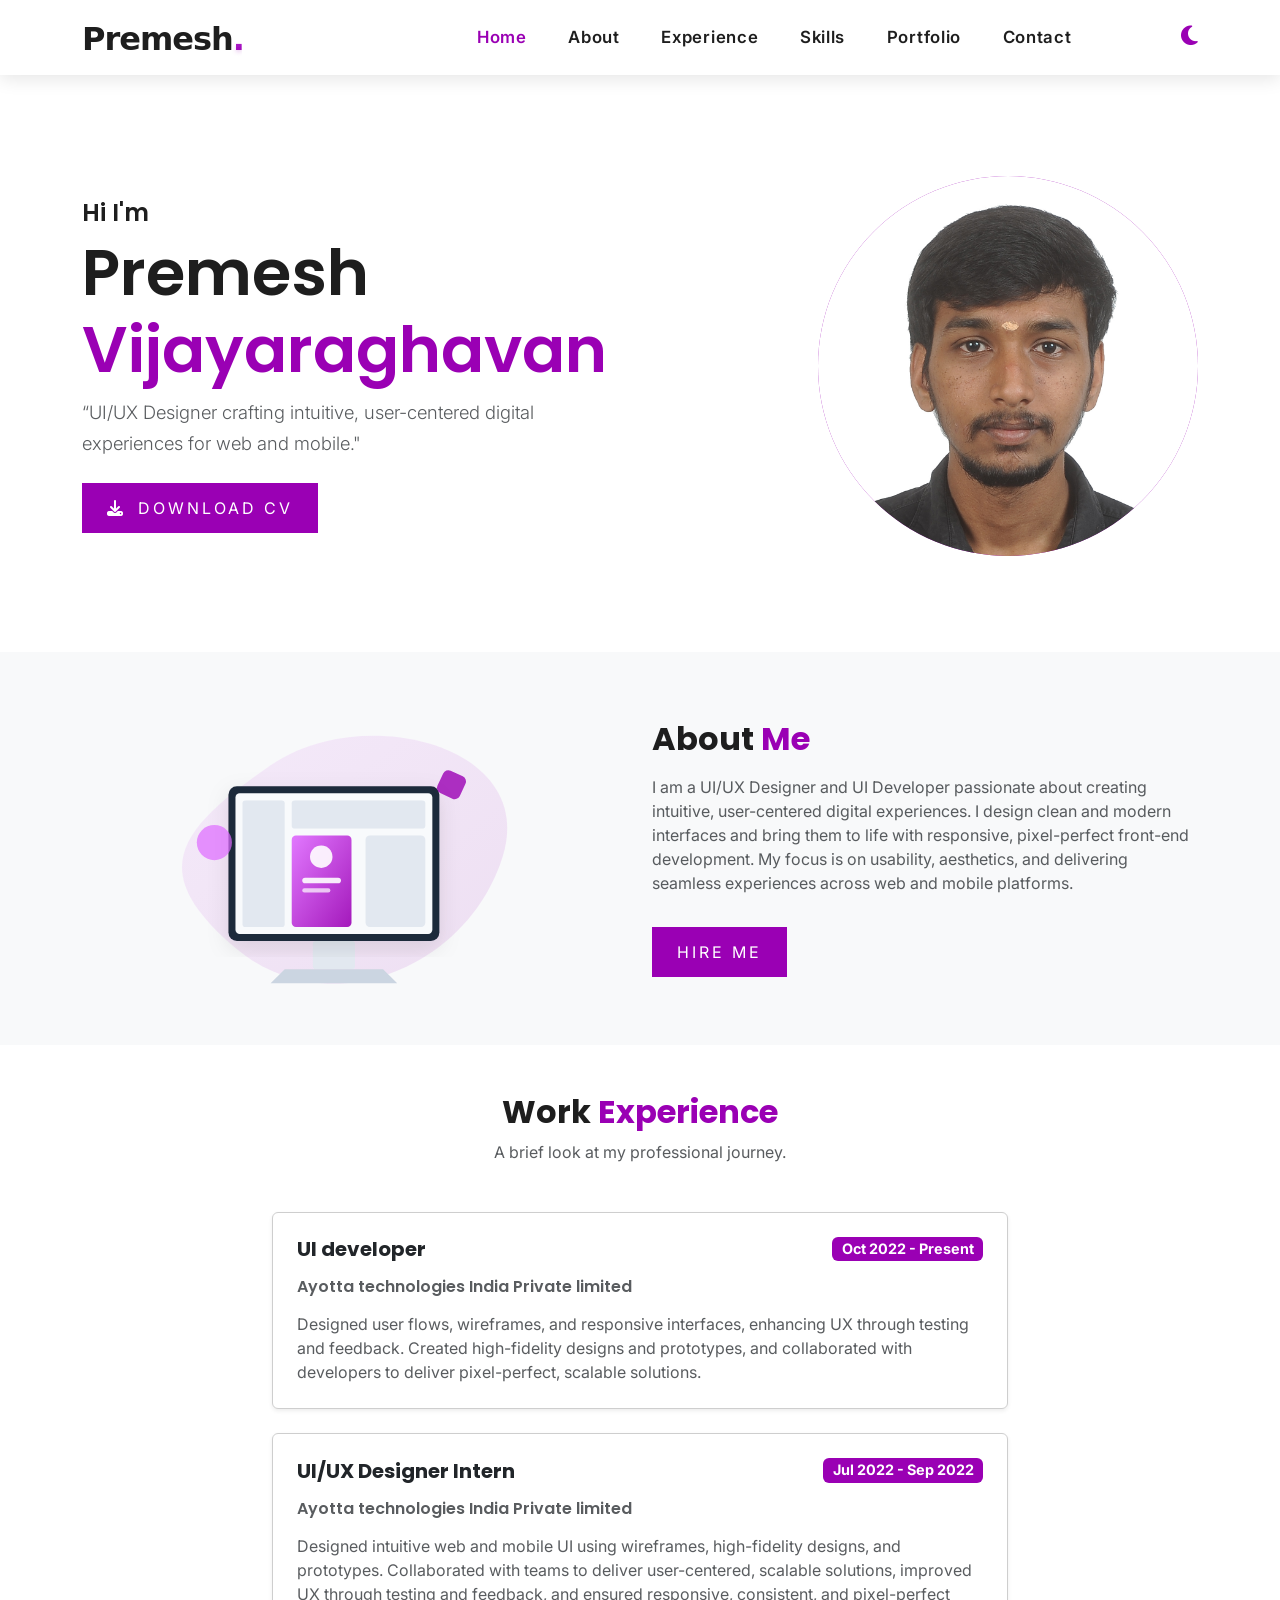
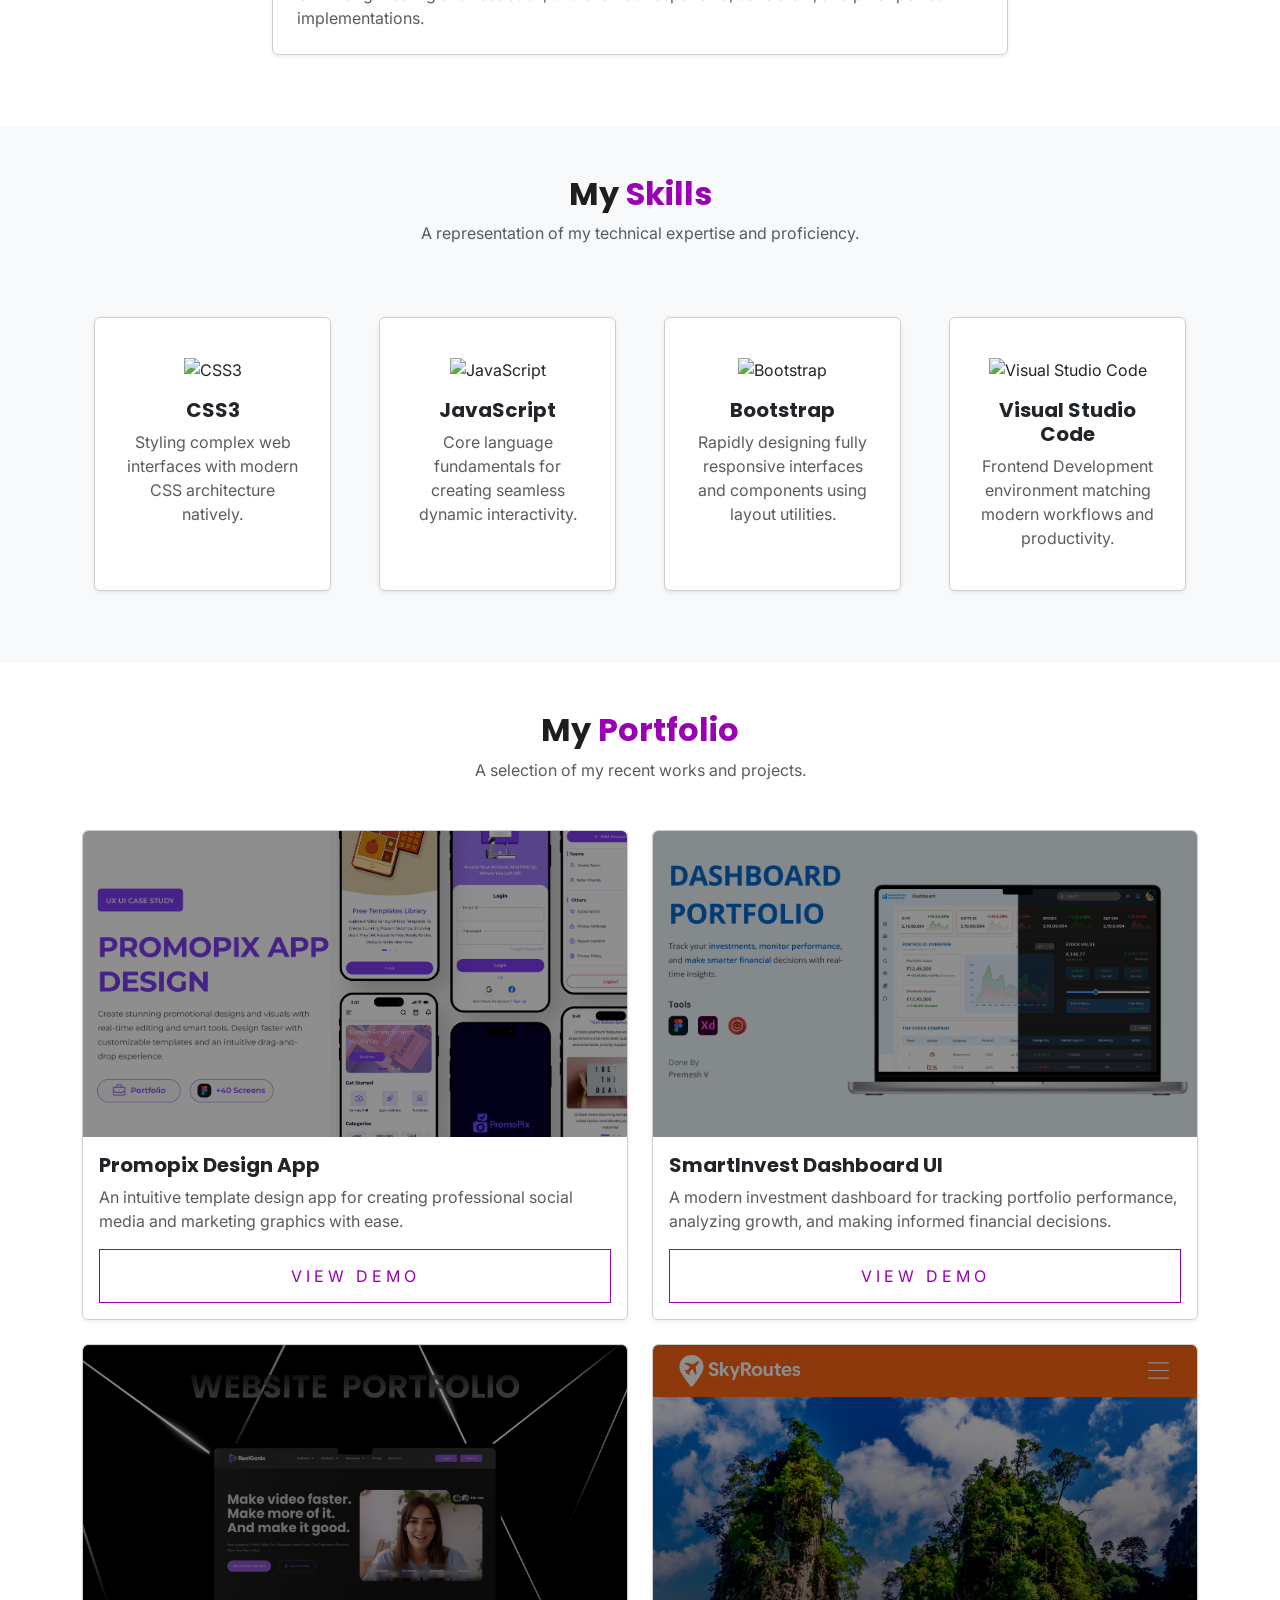
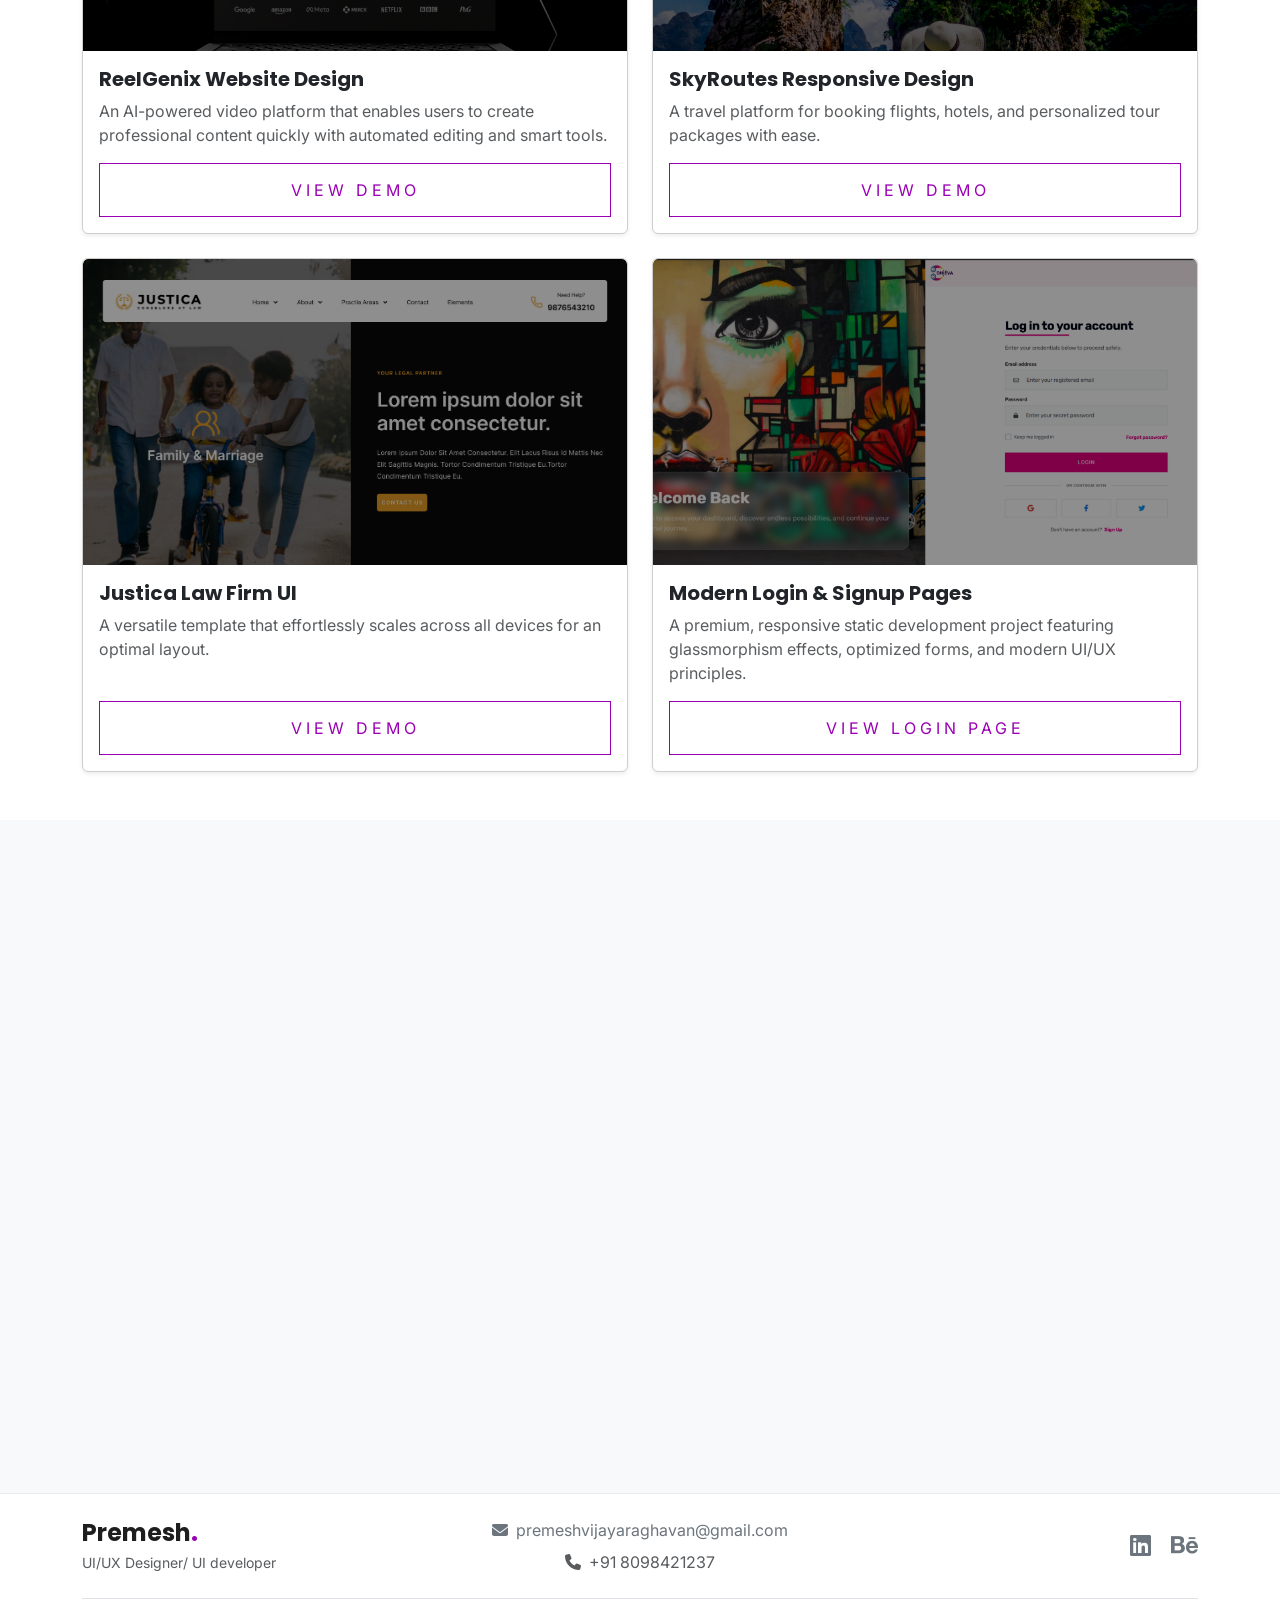
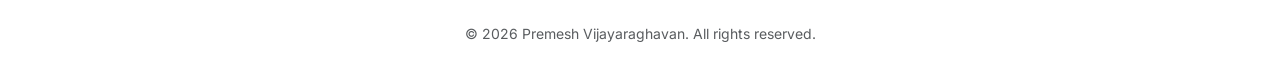
==== commit 17cdd805: "Add files via upload" ====
--- a/index.html
+++ b/index.html
@@ -458,7 +458,7 @@
         <!-- Project 6 -->
         <div class="col-lg-6 col-md-6" data-aos="fade-up" data-aos-delay="600">
           <div class="card h-100 shadow-sm border-0">
-            <img src="Images/login_signup_mockup.png" class="card-img-top" alt="Modern Login & Signup Pages">
+            <img src="Images/Thumbnail-login-signup.png" class="card-img-top" alt="Modern Login & Signup Pages">
             <div class="card-body">
               <h5 class="card-title fw-bold">Modern Login & Signup Pages</h5>
               <p class="card-text text-muted">A premium, responsive static development project featuring glassmorphism
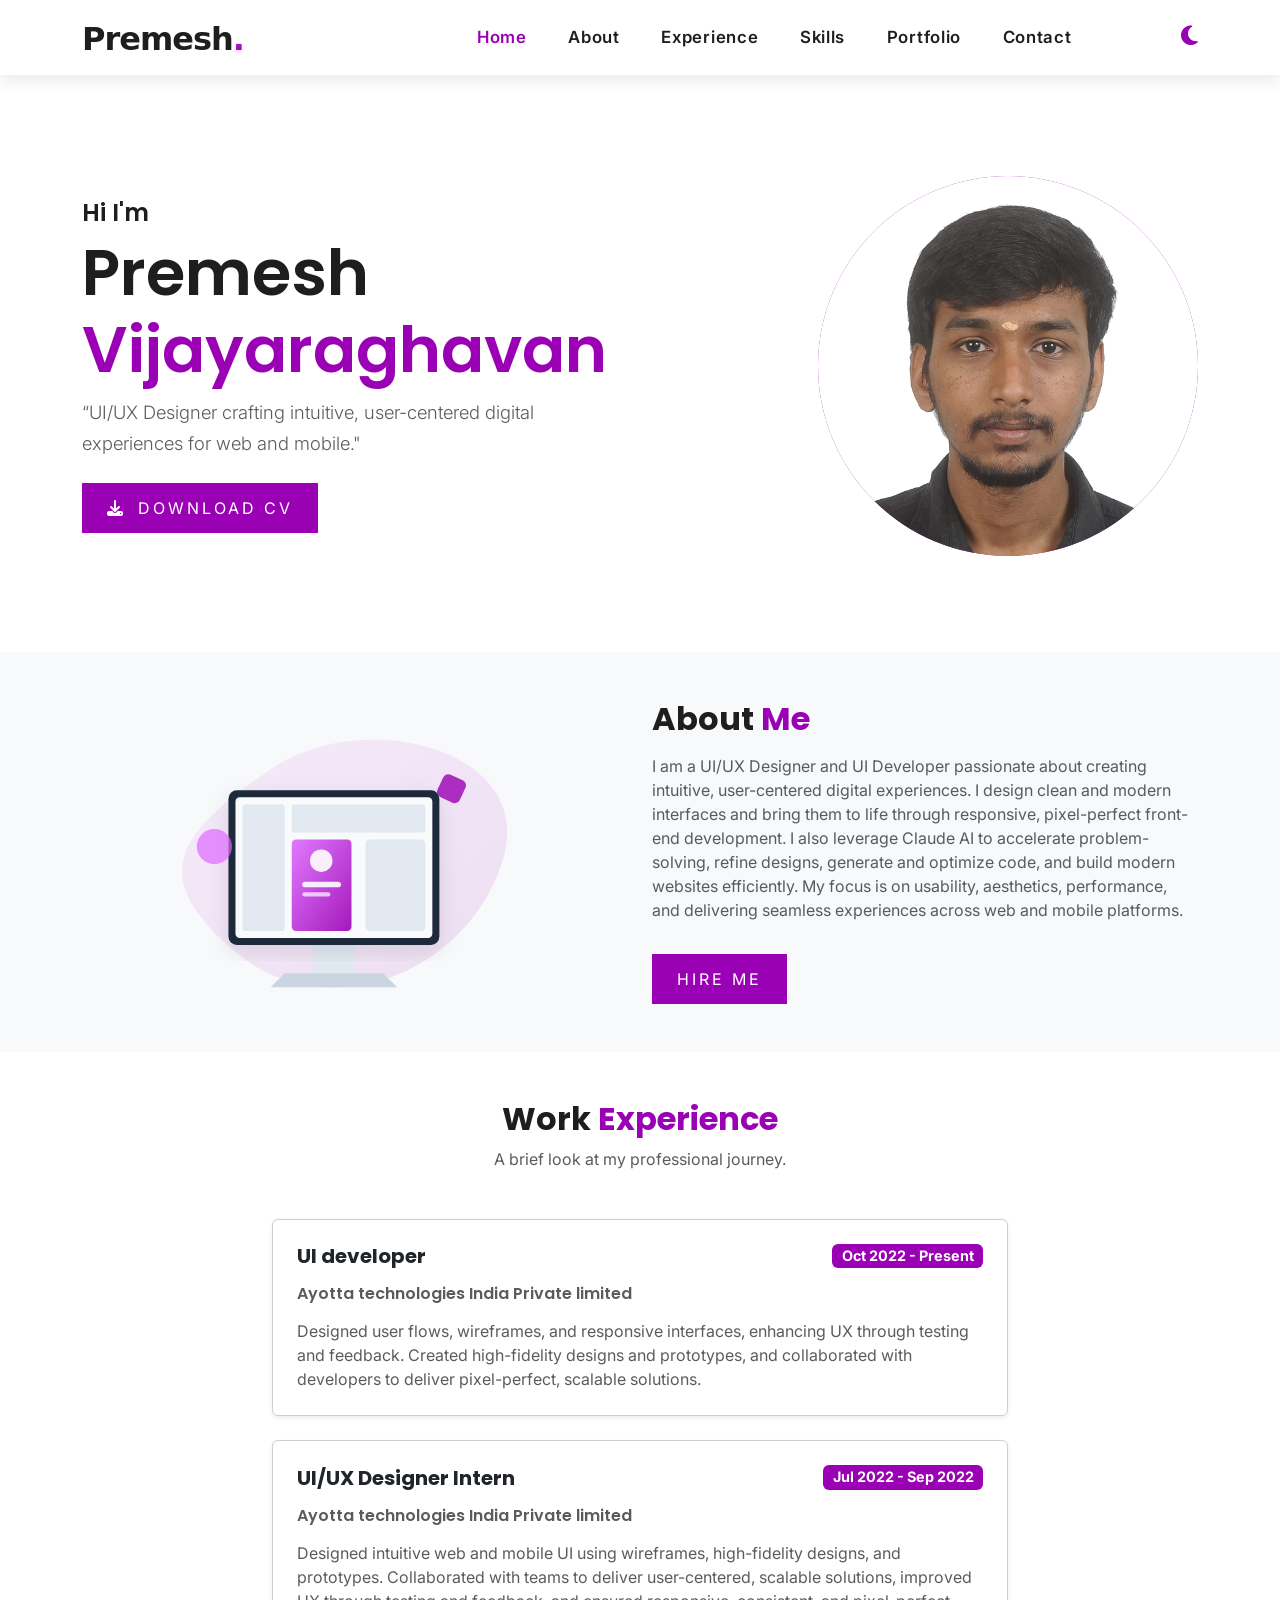
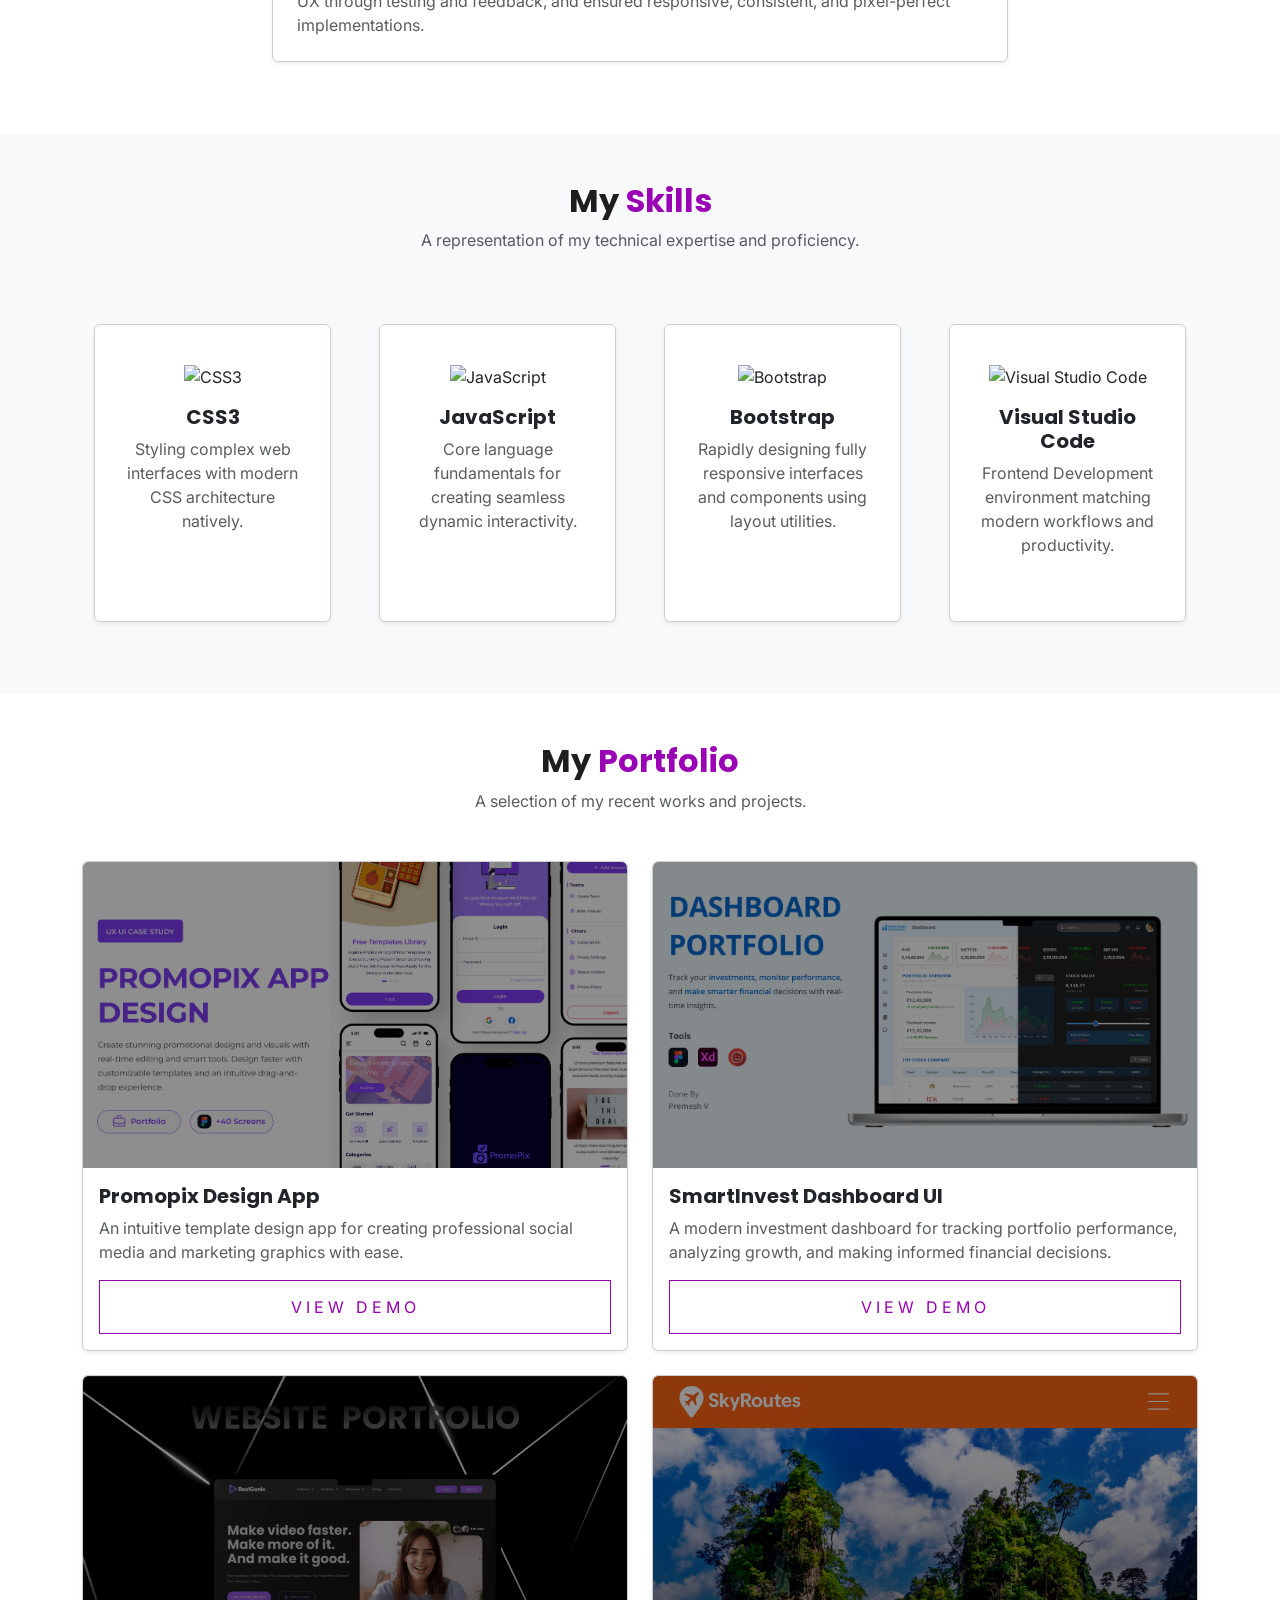
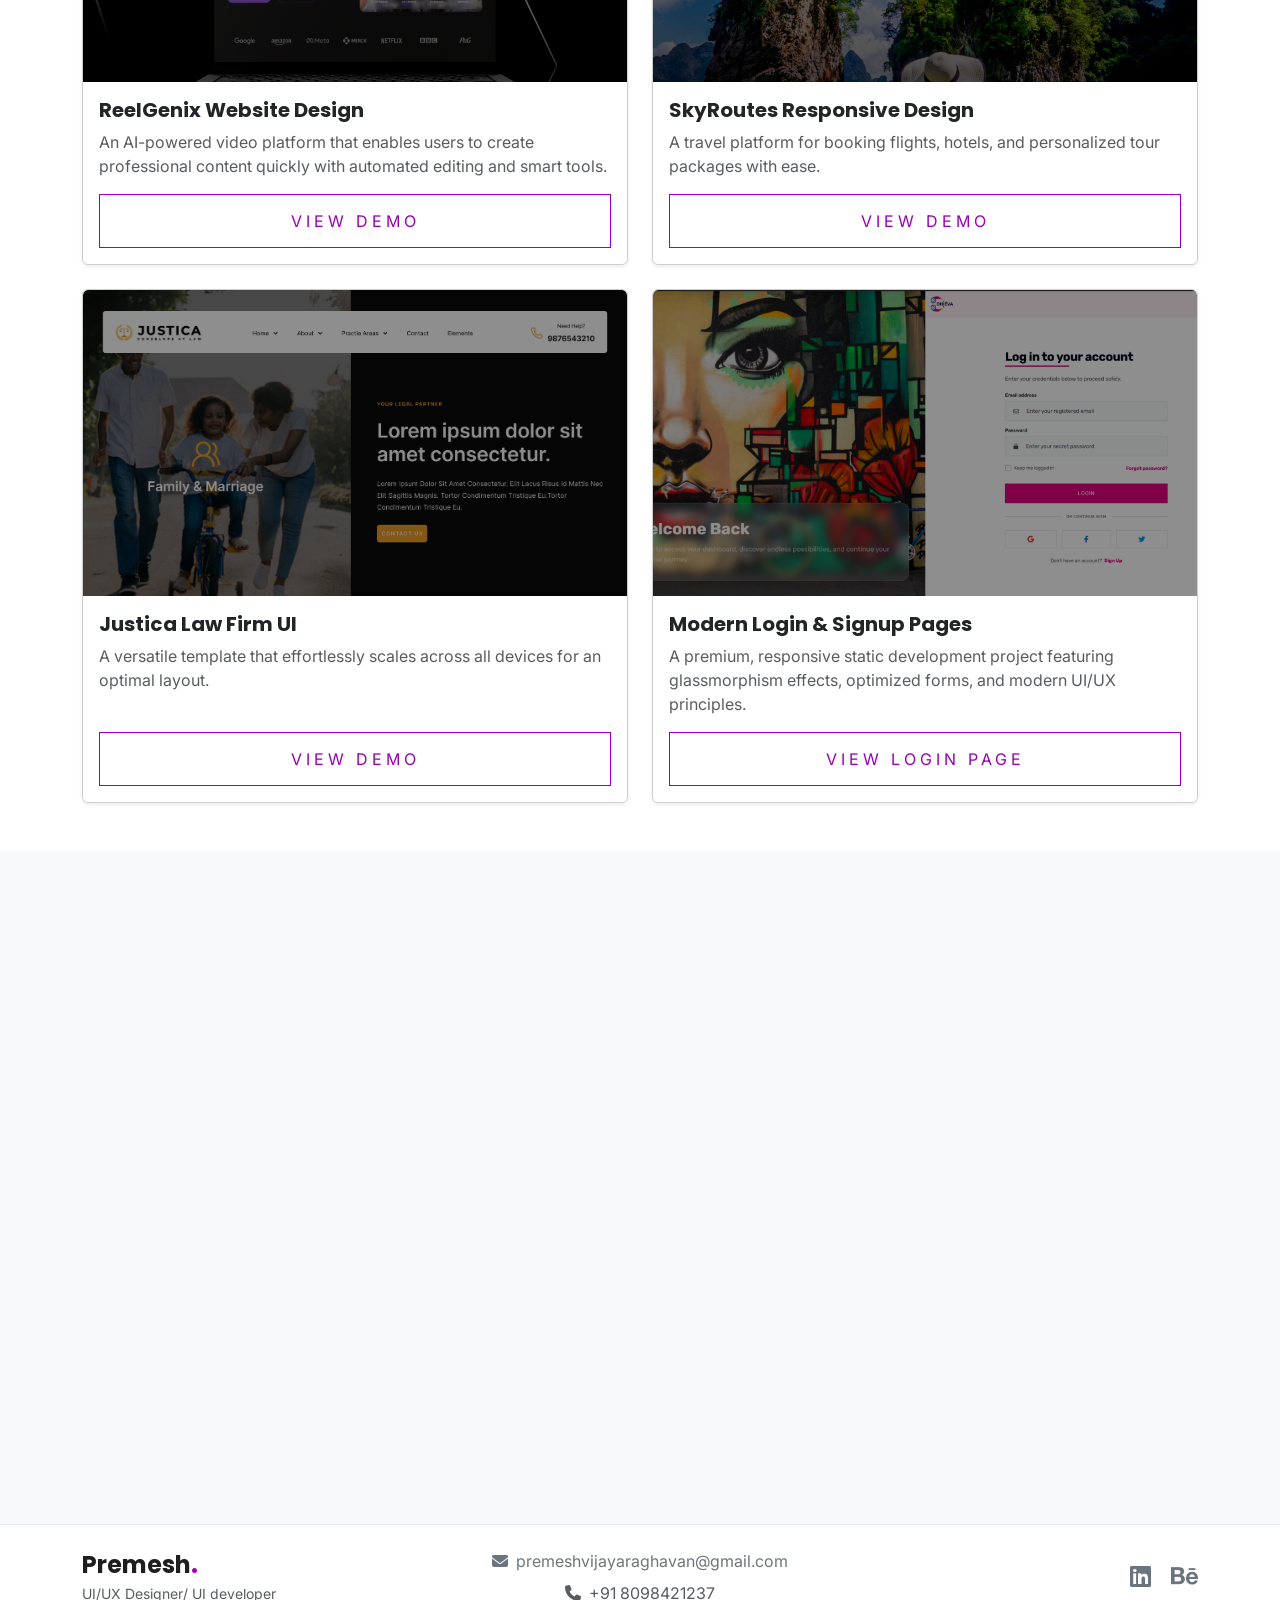
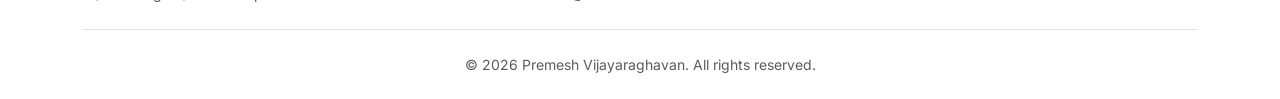
==== commit 451aff0e: "Add files via upload" ====
--- a/index.html
+++ b/index.html
@@ -151,11 +151,7 @@
         </div>
         <div class="col-md-6" data-aos="fade-left" data-aos-delay="200">
           <h2 class="fw-bold mb-3">About <span style="color:#9A00B4;">Me</span></h2>
-          <p class="text-muted">I am a UI/UX Designer and UI Developer passionate about creating intuitive,
-            user-centered digital
-            experiences. I design clean and modern interfaces and bring them to life with responsive, pixel-perfect
-            front-end development. My focus is on usability, aesthetics, and delivering seamless experiences across web
-            and mobile platforms.</p>
+          <p class="text-muted">I am a UI/UX Designer and UI Developer passionate about creating intuitive, user-centered digital experiences. I design clean and modern interfaces and bring them to life through responsive, pixel-perfect front-end development. I also leverage Claude AI to accelerate problem-solving, refine designs, generate and optimize code, and build modern websites efficiently. My focus is on usability, aesthetics, performance, and delivering seamless experiences across web and mobile platforms.</p>
           <a href="#contact" class="btn btn-primary mt-3"
             style="background-color: var(--primary-color); border-color: var(--primary-color);">Hire Me</a>
         </div>
@@ -371,6 +367,34 @@
               </div>
             </div>
           </div>
+         
+         <!-- Slide 13 - Claude AI -->
+<div class="swiper-slide h-auto">
+  <div class="card h-100 shadow-sm border-0 text-center py-4 px-2">
+    <div class="card-body">
+      <img src="https://cdn.simpleicons.org/claude" 
+        alt="Claude AI" width="48" height="48" class="mb-3">
+      <h5 class="card-title fw-bold">Claude AI</h5>
+      <p class="card-text text-muted mb-0 text-break">
+        AI-assisted design, ideation, content creation, and development workflows.
+      </p>
+    </div>
+  </div>
+</div>
+
+<!-- Slide 14 - Antigravity -->
+<div class="swiper-slide h-auto">
+  <div class="card h-100 shadow-sm border-0 text-center py-4 px-2">
+    <div class="card-body">
+       <img src="Images/Antigravity-icon.png"
+           alt="Antigravity" width="48" height="48" class="mb-3">
+      <h5 class="card-title fw-bold">Antigravity</h5>
+      <p class="card-text text-muted mb-0 text-break">
+        AI-powered development and workflow automation for building modern web experiences.
+      </p>
+    </div>
+  </div>
+</div>
 
         </div>
       </div>
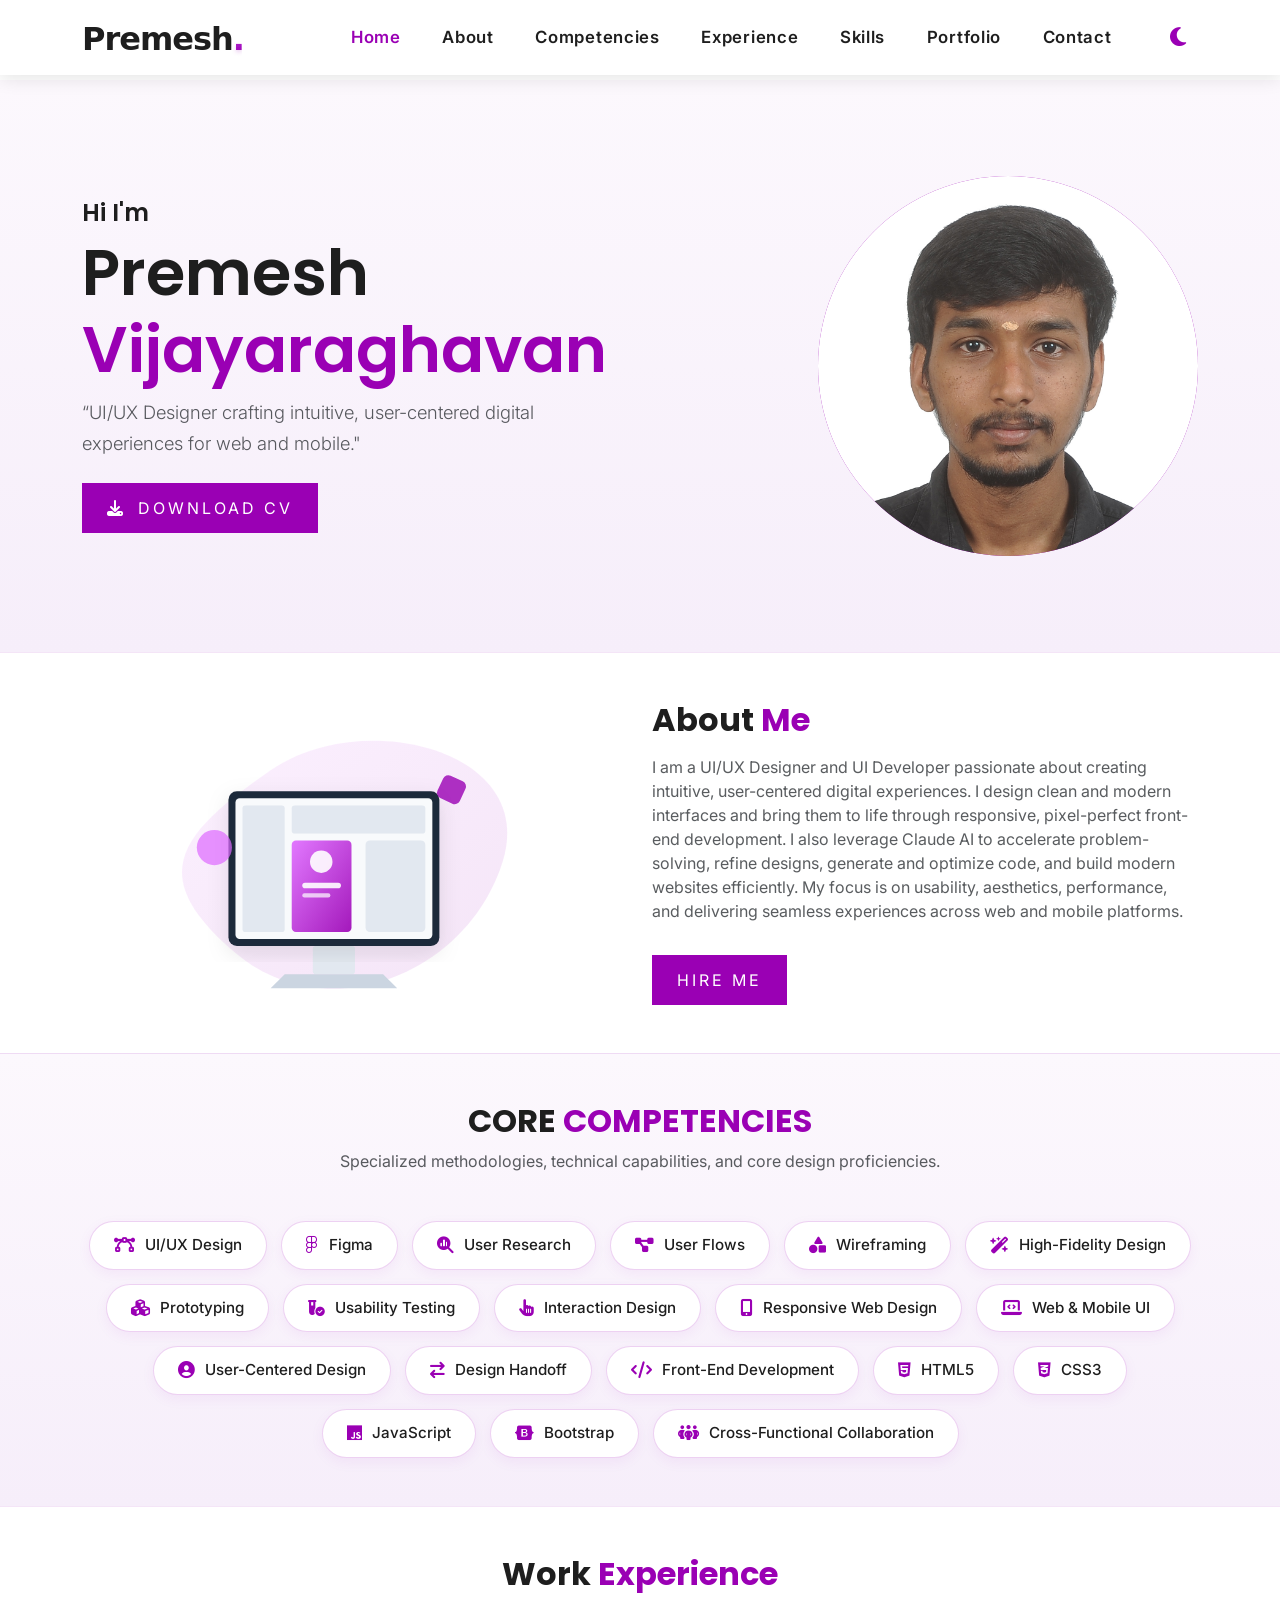
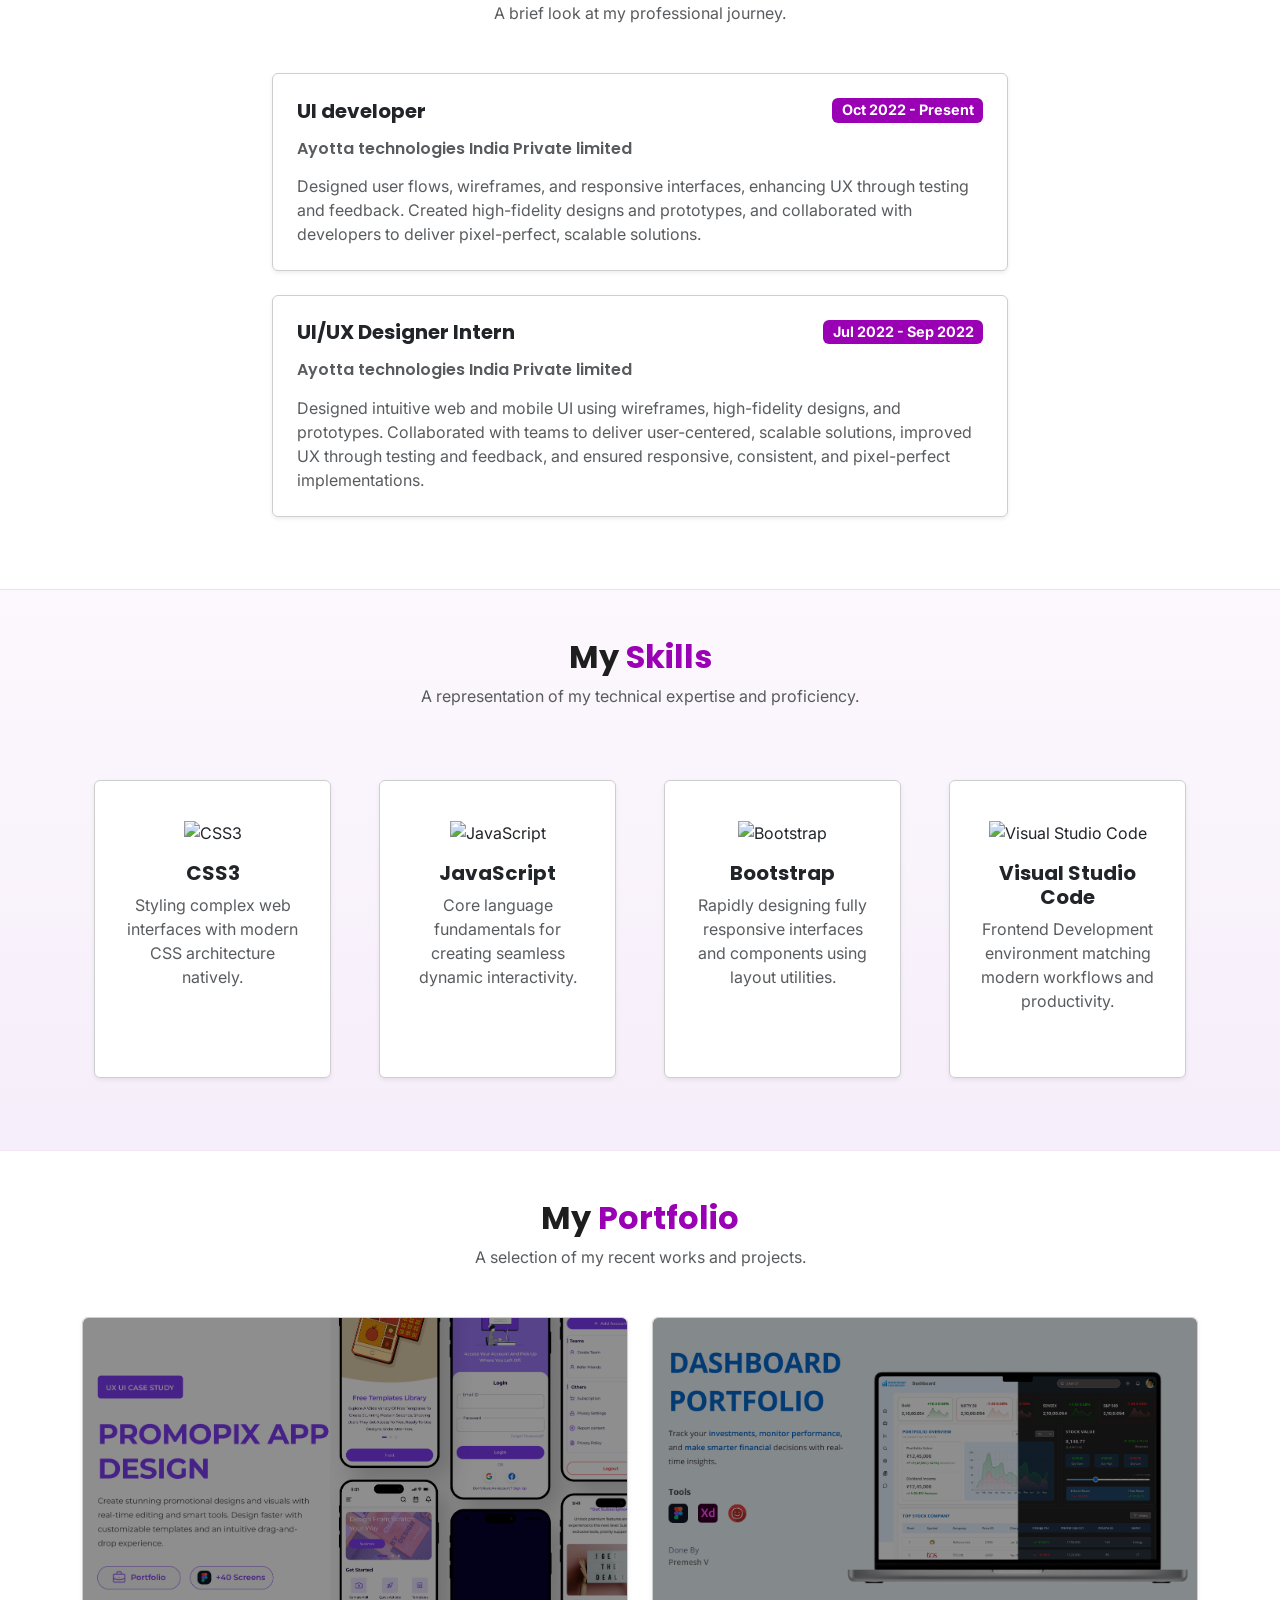
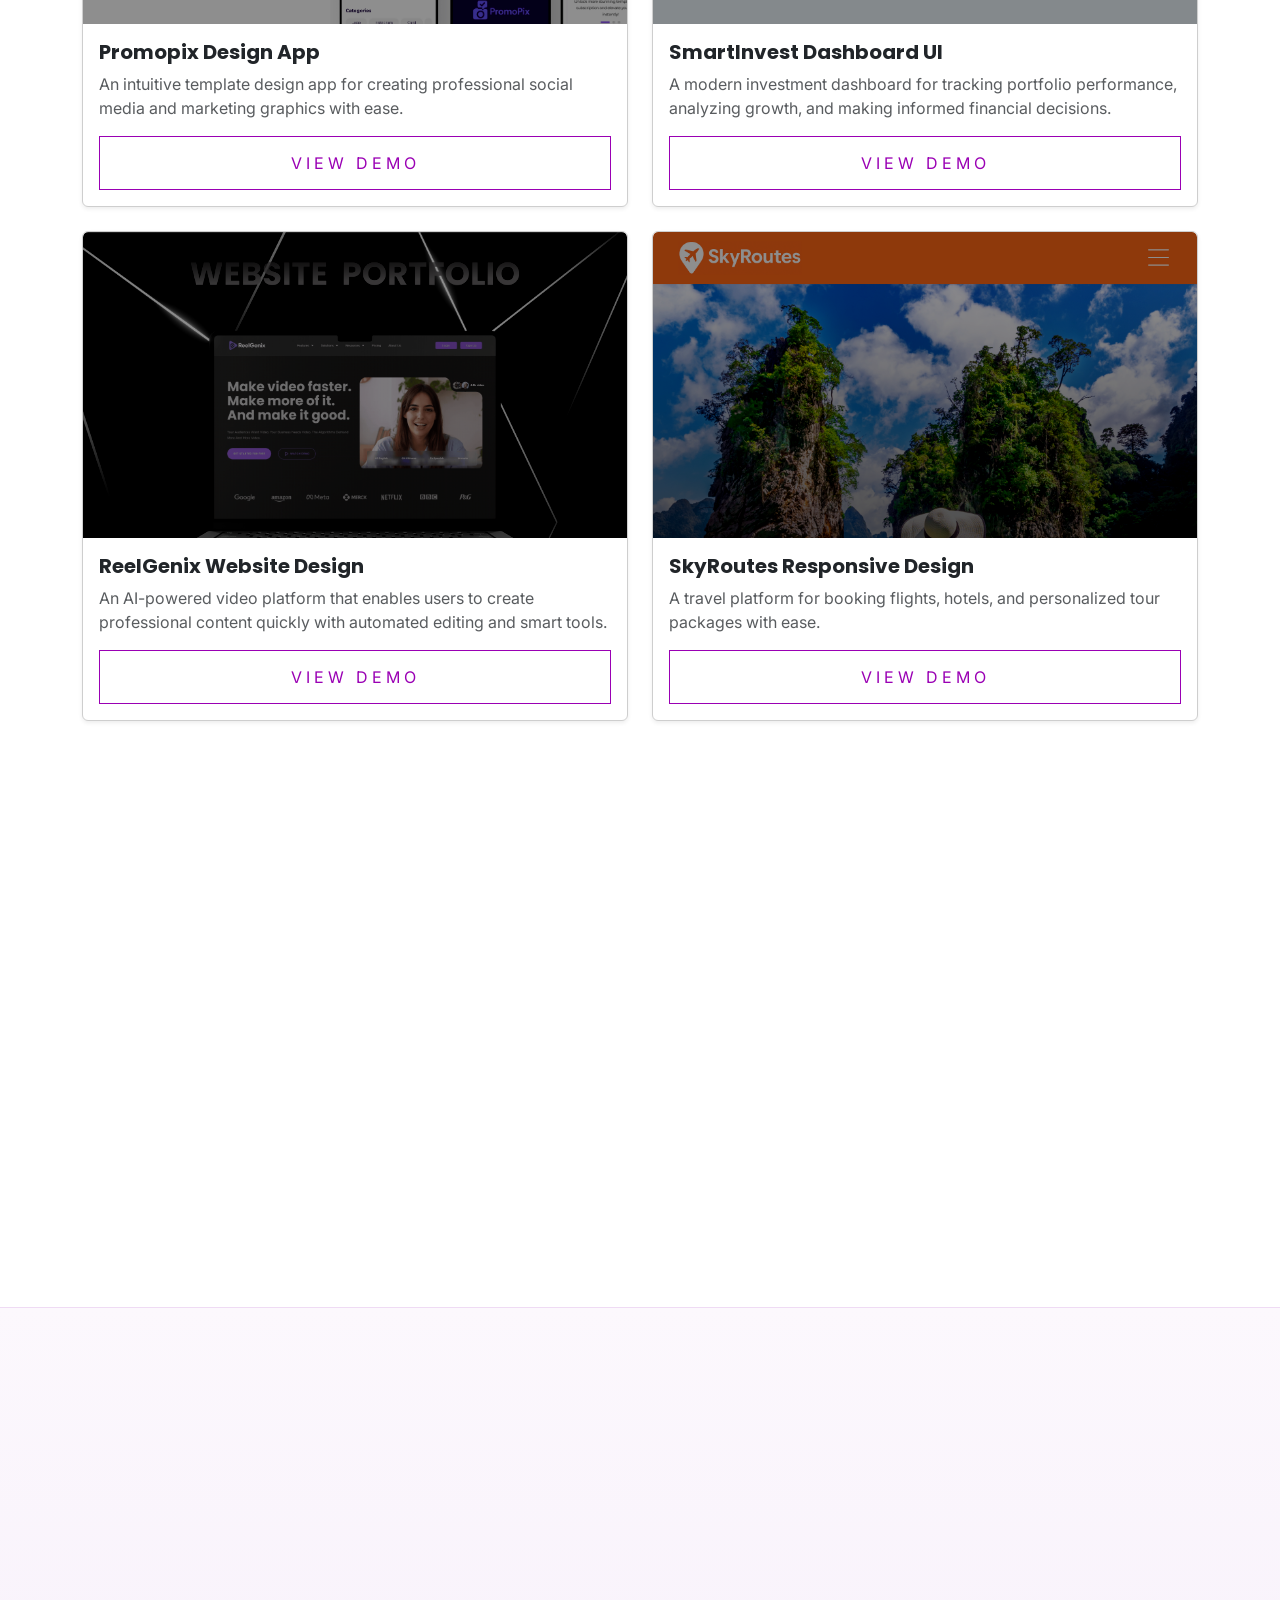
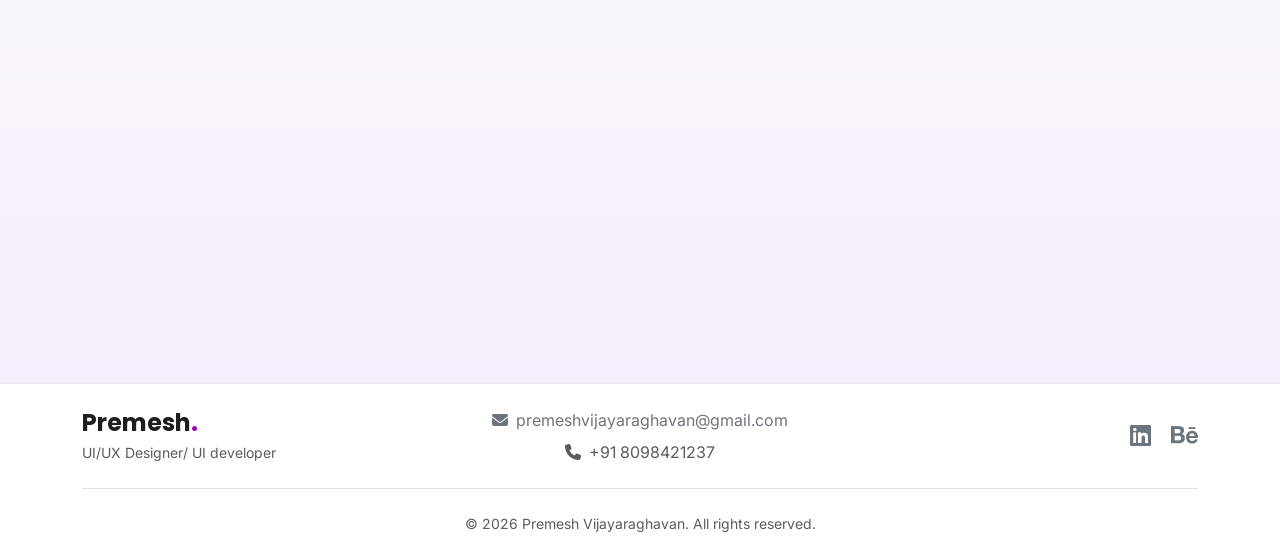
==== commit 81882468: "Updated the CV file section styles" ====
--- a/index.html
+++ b/index.html
@@ -8,6 +8,7 @@
   <link href="https://cdn.jsdelivr.net/npm/bootstrap@5.3.3/dist/css/bootstrap.min.css" rel="stylesheet"
     integrity="sha384-QWTKZyjpPEjISv5WaRU9OFeRpok6YctnYmDr5pNlyT2bRjXh0JMhjY6hW+ALEwIH" crossorigin="anonymous">
   <link rel="stylesheet" href="style.css">
+  <script src="cv-data.js" defer></script>
   <script src="script.js" defer></script>
   <!-- Google Fonts: Inter & Poppins -->
   <link rel="preconnect" href="https://fonts.googleapis.com">
@@ -57,10 +58,11 @@
         <ul>
           <li><a href="#home" class="active" style="--navAni:1">Home</a></li>
           <li><a href="#about" style="--navAni:2">About</a></li>
-          <li><a href="#experience" style="--navAni:3">Experience</a></li>
-          <li><a href="#skills" style="--navAni:4">Skills</a></li>
-          <li><a href="#portfolio" style="--navAni:5">Portfolio</a></li>
-          <li><a href="#contact" style="--navAni:6">Contact</a></li>
+          <li><a href="#competencies" style="--navAni:3">Competencies</a></li>
+          <li><a href="#experience" style="--navAni:4">Experience</a></li>
+          <li><a href="#skills" style="--navAni:5">Skills</a></li>
+          <li><a href="#portfolio" style="--navAni:6">Portfolio</a></li>
+          <li><a href="#contact" style="--navAni:7">Contact</a></li>
         </ul>
         <label class="mode">
           <input type="checkbox" id="darkModeToggle">
@@ -84,12 +86,11 @@
             <span id="typed-text"></span>
           </p>
           <div class="mt-4">
-            <button
-              onclick="const a = document.createElement('a'); a.href = 'Premeshresume-CV.pdf'; a.download = 'Premesh_Vijayaraghavan_CV.pdf'; document.body.appendChild(a); a.click(); document.body.removeChild(a);"
-              class="btn btn-primary"
+            <a href="Premesh CV 2026.pdf" download="Premesh CV 2026.pdf" id="downloadCvBtn"
+              onclick="forceDownloadCV(event)" class="btn btn-primary download-btn"
               style="background-color: var(--primary-color); border-color: var(--primary-color);">
               <i class="fa-solid fa-download"></i> Download CV
-            </button>
+            </a>
           </div>
         </div>
         <div class="images" data-aos="fade-left" data-aos-delay="200">
@@ -100,7 +101,7 @@
   </section>
 
   <!-- About Section -->
-  <section id="about" class="py-5 bg-light">
+  <section id="about" class="py-5">
     <div class="container">
       <div class="row align-items-center">
         <div class="col-md-6 mb-4 mb-md-0 pt-3" data-aos="fade-right">
@@ -151,9 +152,46 @@
         </div>
         <div class="col-md-6" data-aos="fade-left" data-aos-delay="200">
           <h2 class="fw-bold mb-3">About <span style="color:#9A00B4;">Me</span></h2>
-          <p class="text-muted">I am a UI/UX Designer and UI Developer passionate about creating intuitive, user-centered digital experiences. I design clean and modern interfaces and bring them to life through responsive, pixel-perfect front-end development. I also leverage Claude AI to accelerate problem-solving, refine designs, generate and optimize code, and build modern websites efficiently. My focus is on usability, aesthetics, performance, and delivering seamless experiences across web and mobile platforms.</p>
+          <p class="text-muted">I am a UI/UX Designer and UI Developer passionate about creating intuitive,
+            user-centered digital experiences. I design clean and modern interfaces and bring them to life through
+            responsive, pixel-perfect front-end development. I also leverage Claude AI to accelerate problem-solving,
+            refine designs, generate and optimize code, and build modern websites efficiently. My focus is on usability,
+            aesthetics, performance, and delivering seamless experiences across web and mobile platforms.</p>
           <a href="#contact" class="btn btn-primary mt-3"
             style="background-color: var(--primary-color); border-color: var(--primary-color);">Hire Me</a>
+        </div>
+      </div>
+    </div>
+  </section>
+
+  <!-- Core Competencies Section -->
+  <section id="competencies" class="py-5">
+    <div class="container">
+      <div class="text-center mb-5" data-aos="fade-up">
+        <h2 class="fw-bold">CORE <span style="color:#9A00B4;">COMPETENCIES</span></h2>
+        <p class="text-muted">Specialized methodologies, technical capabilities, and core design proficiencies.</p>
+      </div>
+      <div data-aos="fade-up" data-aos-delay="150">
+        <div class="competencies-container">
+          <span class="competency-pill"><i class="fa-solid fa-bezier-curve"></i> UI/UX Design</span>
+          <span class="competency-pill"><i class="fa-brands fa-figma"></i> Figma</span>
+          <span class="competency-pill"><i class="fa-solid fa-magnifying-glass-chart"></i> User Research</span>
+          <span class="competency-pill"><i class="fa-solid fa-diagram-project"></i> User Flows</span>
+          <span class="competency-pill"><i class="fa-solid fa-shapes"></i> Wireframing</span>
+          <span class="competency-pill"><i class="fa-solid fa-wand-magic-sparkles"></i> High-Fidelity Design</span>
+          <span class="competency-pill"><i class="fa-solid fa-cubes"></i> Prototyping</span>
+          <span class="competency-pill"><i class="fa-solid fa-vial-circle-check"></i> Usability Testing</span>
+          <span class="competency-pill"><i class="fa-solid fa-hand-pointer"></i> Interaction Design</span>
+          <span class="competency-pill"><i class="fa-solid fa-mobile-screen-button"></i> Responsive Web Design</span>
+          <span class="competency-pill"><i class="fa-solid fa-laptop-code"></i> Web & Mobile UI</span>
+          <span class="competency-pill"><i class="fa-solid fa-circle-user"></i> User-Centered Design</span>
+          <span class="competency-pill"><i class="fa-solid fa-arrow-right-arrow-left"></i> Design Handoff</span>
+          <span class="competency-pill"><i class="fa-solid fa-code"></i> Front-End Development</span>
+          <span class="competency-pill"><i class="fa-brands fa-html5"></i> HTML5</span>
+          <span class="competency-pill"><i class="fa-brands fa-css3-alt"></i> CSS3</span>
+          <span class="competency-pill"><i class="fa-brands fa-js"></i> JavaScript</span>
+          <span class="competency-pill"><i class="fa-brands fa-bootstrap"></i> Bootstrap</span>
+          <span class="competency-pill"><i class="fa-solid fa-people-group"></i> Cross-Functional Collaboration</span>
         </div>
       </div>
     </div>
@@ -201,7 +239,7 @@
   </section>
 
   <!-- Skills Section -->
-  <section id="skills" class="py-5 bg-light">
+  <section id="skills" class="py-5">
     <div class="container">
       <div class="text-center mb-5" data-aos="fade-up">
         <h2 class="fw-bold">My <span style="color:#9A00B4;">Skills</span></h2>
@@ -367,34 +405,32 @@
               </div>
             </div>
           </div>
-         
-         <!-- Slide 13 - Claude AI -->
-<div class="swiper-slide h-auto">
-  <div class="card h-100 shadow-sm border-0 text-center py-4 px-2">
-    <div class="card-body">
-      <img src="https://cdn.simpleicons.org/claude" 
-        alt="Claude AI" width="48" height="48" class="mb-3">
-      <h5 class="card-title fw-bold">Claude AI</h5>
-      <p class="card-text text-muted mb-0 text-break">
-        AI-assisted design, ideation, content creation, and development workflows.
-      </p>
-    </div>
-  </div>
-</div>
-
-<!-- Slide 14 - Antigravity -->
-<div class="swiper-slide h-auto">
-  <div class="card h-100 shadow-sm border-0 text-center py-4 px-2">
-    <div class="card-body">
-       <img src="Images/Antigravity-icon.png"
-           alt="Antigravity" width="48" height="48" class="mb-3">
-      <h5 class="card-title fw-bold">Antigravity</h5>
-      <p class="card-text text-muted mb-0 text-break">
-        AI-powered development and workflow automation for building modern web experiences.
-      </p>
-    </div>
-  </div>
-</div>
+
+          <!-- Slide 13 - Claude AI -->
+          <div class="swiper-slide h-auto">
+            <div class="card h-100 shadow-sm border-0 text-center py-4 px-2">
+              <div class="card-body">
+                <img src="https://cdn.simpleicons.org/claude" alt="Claude AI" width="48" height="48" class="mb-3">
+                <h5 class="card-title fw-bold">Claude AI</h5>
+                <p class="card-text text-muted mb-0 text-break">
+                  AI-assisted design, ideation, content creation, and development workflows.
+                </p>
+              </div>
+            </div>
+          </div>
+
+          <!-- Slide 14 - Antigravity -->
+          <div class="swiper-slide h-auto">
+            <div class="card h-100 shadow-sm border-0 text-center py-4 px-2">
+              <div class="card-body">
+                <img src="Images/Antigravity-icon.png" alt="Antigravity" width="48" height="48" class="mb-3">
+                <h5 class="card-title fw-bold">Antigravity</h5>
+                <p class="card-text text-muted mb-0 text-break">
+                  AI-powered development and workflow automation for building modern web experiences.
+                </p>
+              </div>
+            </div>
+          </div>
 
         </div>
       </div>
@@ -499,7 +535,7 @@
   </section>
 
   <!-- Contact Section -->
-  <section id="contact" class="py-5 bg-light">
+  <section id="contact" class="py-5">
     <div class="container">
       <div class="row justify-content-center">
         <div class="col-lg-8" data-aos="zoom-in">
--- a/style.css
+++ b/style.css
@@ -37,6 +37,8 @@
   padding-top: 80px;
   overflow-x: hidden !important;
   width: 100%;
+  transition: background-color 0.4s cubic-bezier(0.4, 0, 0.2, 1),
+              color 0.4s cubic-bezier(0.4, 0, 0.2, 1);
 }
 
 h1,
@@ -80,6 +82,8 @@
   left: 0;
   width: 100%;
   z-index: 99999;
+  transition: background-color 0.4s cubic-bezier(0.4, 0, 0.2, 1),
+              box-shadow 0.4s cubic-bezier(0.4, 0, 0.2, 1);
 }
 
 .page-header {
@@ -143,18 +147,44 @@
   display: none !important;
 }
 
+.mode {
+  display: inline-flex;
+  align-items: center;
+  justify-content: center;
+  width: 40px;
+  height: 40px;
+  border-radius: 50%;
+  cursor: pointer;
+  margin-bottom: 0;
+  transition: background-color 0.3s ease;
+}
+
+.mode:hover {
+  background-color: rgba(154, 0, 180, 0.08);
+}
+
+.dark-mode .mode:hover {
+  background-color: rgba(223, 106, 255, 0.15);
+}
+
 .mode i {
-  font-size: 1.4rem;
+  font-size: 1.35rem;
   cursor: pointer;
   color: var(--primary-color);
   opacity: 0;
   animation: rightSideAni 1.5s ease forwards;
-  transition: transform 0.5s cubic-bezier(0.175, 0.885, 0.32, 1.275),
-    color 0.3s ease;
+  transition: transform 0.4s cubic-bezier(0.34, 1.56, 0.64, 1),
+              color 0.35s ease,
+              opacity 0.25s ease;
+  line-height: 1;
+}
+
+.dark-mode .mode i {
+  color: #df6aff;
 }
 
 .mode i:active {
-  transform: scale(0.8) rotate(45deg);
+  transform: scale(0.85);
 }
 
 /* Nav End */
@@ -268,6 +298,43 @@
 
 /* Section 1 End */
 
+
+/* Smooth Global Dark / Light Mode Transitions */
+.bg-light {
+  transition: background-color 0.4s cubic-bezier(0.4, 0, 0.2, 1) !important;
+}
+
+.card {
+  transition: transform 0.3s ease,
+              box-shadow 0.4s cubic-bezier(0.4, 0, 0.2, 1),
+              background-color 0.4s cubic-bezier(0.4, 0, 0.2, 1),
+              border-color 0.4s cubic-bezier(0.4, 0, 0.2, 1),
+              color 0.4s cubic-bezier(0.4, 0, 0.2, 1);
+}
+
+.form-control {
+  transition: background-color 0.4s cubic-bezier(0.4, 0, 0.2, 1),
+              border-color 0.4s cubic-bezier(0.4, 0, 0.2, 1),
+              color 0.4s cubic-bezier(0.4, 0, 0.2, 1),
+              box-shadow 0.3s ease;
+}
+
+.site-footer,
+.site-footer-title,
+.footer-link,
+.footer-divider {
+  transition: background-color 0.4s cubic-bezier(0.4, 0, 0.2, 1),
+              color 0.4s cubic-bezier(0.4, 0, 0.2, 1),
+              border-color 0.4s cubic-bezier(0.4, 0, 0.2, 1);
+}
+
+h1, h2, h3, h4, h5, h6,
+p,
+.text-muted,
+.logo a,
+header ul li a {
+  transition: color 0.4s cubic-bezier(0.4, 0, 0.2, 1);
+}
 
 .dark-mode {
   background-color: var(--primary-dark);
@@ -827,17 +894,149 @@
   text-transform: uppercase;
 }
 
+.download-btn,
 button.btn.btn-primary {
-  display: flex;
+  display: inline-flex;
   padding: 12px 24px;
   justify-content: center;
   align-items: center;
   letter-spacing: 3px;
   gap: 12px;
   text-transform: uppercase;
+  text-decoration: none;
+  cursor: pointer;
+  transition: all 0.3s ease;
+}
+
+.download-btn:hover {
+  filter: brightness(0.9);
+  color: #fff;
 }
 
 /* Global sharp buttons override */
 .btn {
   border-radius: 0 !important;
-}+}
+
+/* Common Themed Section Background (Home, Competencies, Skills, Contact) */
+#home,
+#competencies,
+#skills,
+#contact,
+.section-themed {
+  position: relative;
+  background-color: #fbf6fd;
+  background: linear-gradient(180deg, #fcf8fd 0%, #f6eefa 100%);
+  border-top: 1px solid rgba(154, 0, 180, 0.08);
+  border-bottom: 1px solid rgba(154, 0, 180, 0.08);
+  transition: background-color 0.4s cubic-bezier(0.4, 0, 0.2, 1),
+              border-color 0.4s cubic-bezier(0.4, 0, 0.2, 1);
+}
+
+#home {
+  border-top: none;
+}
+
+.competencies-wrapper {
+  background: #ffffff;
+  border: 1px solid rgba(154, 0, 180, 0.12);
+  transition: background-color 0.3s ease, border-color 0.3s ease, box-shadow 0.3s ease;
+}
+
+.competencies-container {
+  display: flex;
+  flex-wrap: wrap;
+  justify-content: center;
+  align-items: center;
+  gap: 14px;
+}
+
+.competency-pill {
+  display: inline-flex;
+  align-items: center;
+  gap: 10px;
+  padding: 12px 24px;
+  font-size: 0.95rem;
+  font-weight: 500;
+  color: var(--text-dark);
+  background: #ffffff;
+  border: 1.5px solid rgba(154, 0, 180, 0.18);
+  border-radius: 50px !important;
+  box-shadow: 0 4px 14px rgba(154, 0, 180, 0.06);
+  transition: all 0.3s cubic-bezier(0.2, 0.8, 0.2, 1);
+  cursor: default;
+  user-select: none;
+}
+
+.competency-pill i {
+  color: var(--primary-color);
+  font-size: 1.05rem;
+  transition: transform 0.3s ease, color 0.3s ease;
+}
+
+.competency-pill:hover {
+  transform: translateY(-4px);
+  background: #ffffff;
+  border-color: var(--primary-color);
+  box-shadow: 0 8px 22px rgba(154, 0, 180, 0.22);
+  color: var(--primary-color);
+}
+
+.competency-pill:hover i {
+  transform: scale(1.22);
+}
+
+/* Dark Mode support for Themed Sections */
+.dark-mode #home,
+.dark-mode #competencies,
+.dark-mode #skills,
+.dark-mode #contact,
+.dark-mode .section-themed {
+  background-color: #17131e;
+  background: linear-gradient(180deg, #17131e 0%, #1d1626 100%);
+  border-top: 1px solid rgba(154, 0, 180, 0.2);
+  border-bottom: 1px solid rgba(154, 0, 180, 0.2);
+}
+
+.dark-mode #home {
+  border-top: none;
+}
+
+.dark-mode .competencies-wrapper {
+  background: #252525;
+  border-color: rgba(154, 0, 180, 0.25);
+  box-shadow: 0 8px 25px rgba(0, 0, 0, 0.35) !important;
+}
+
+.dark-mode .competency-pill {
+  background: #241c2c;
+  color: #f1e9f5;
+  border-color: rgba(223, 106, 255, 0.3);
+  box-shadow: 0 4px 14px rgba(0, 0, 0, 0.3);
+}
+
+.dark-mode .competency-pill i {
+  color: #df6aff;
+}
+
+.dark-mode .competency-pill:hover {
+  background: #32233e;
+  border-color: #df6aff;
+  color: #ffffff;
+  box-shadow: 0 8px 24px rgba(154, 0, 180, 0.45);
+}
+
+.dark-mode .competency-pill:hover i {
+  color: #ffffff;
+}
+
+@media screen and (max-width: 768px) {
+  .competencies-container {
+    gap: 10px;
+  }
+  .competency-pill {
+    padding: 9px 18px;
+    font-size: 0.88rem;
+    gap: 8px;
+  }
+}
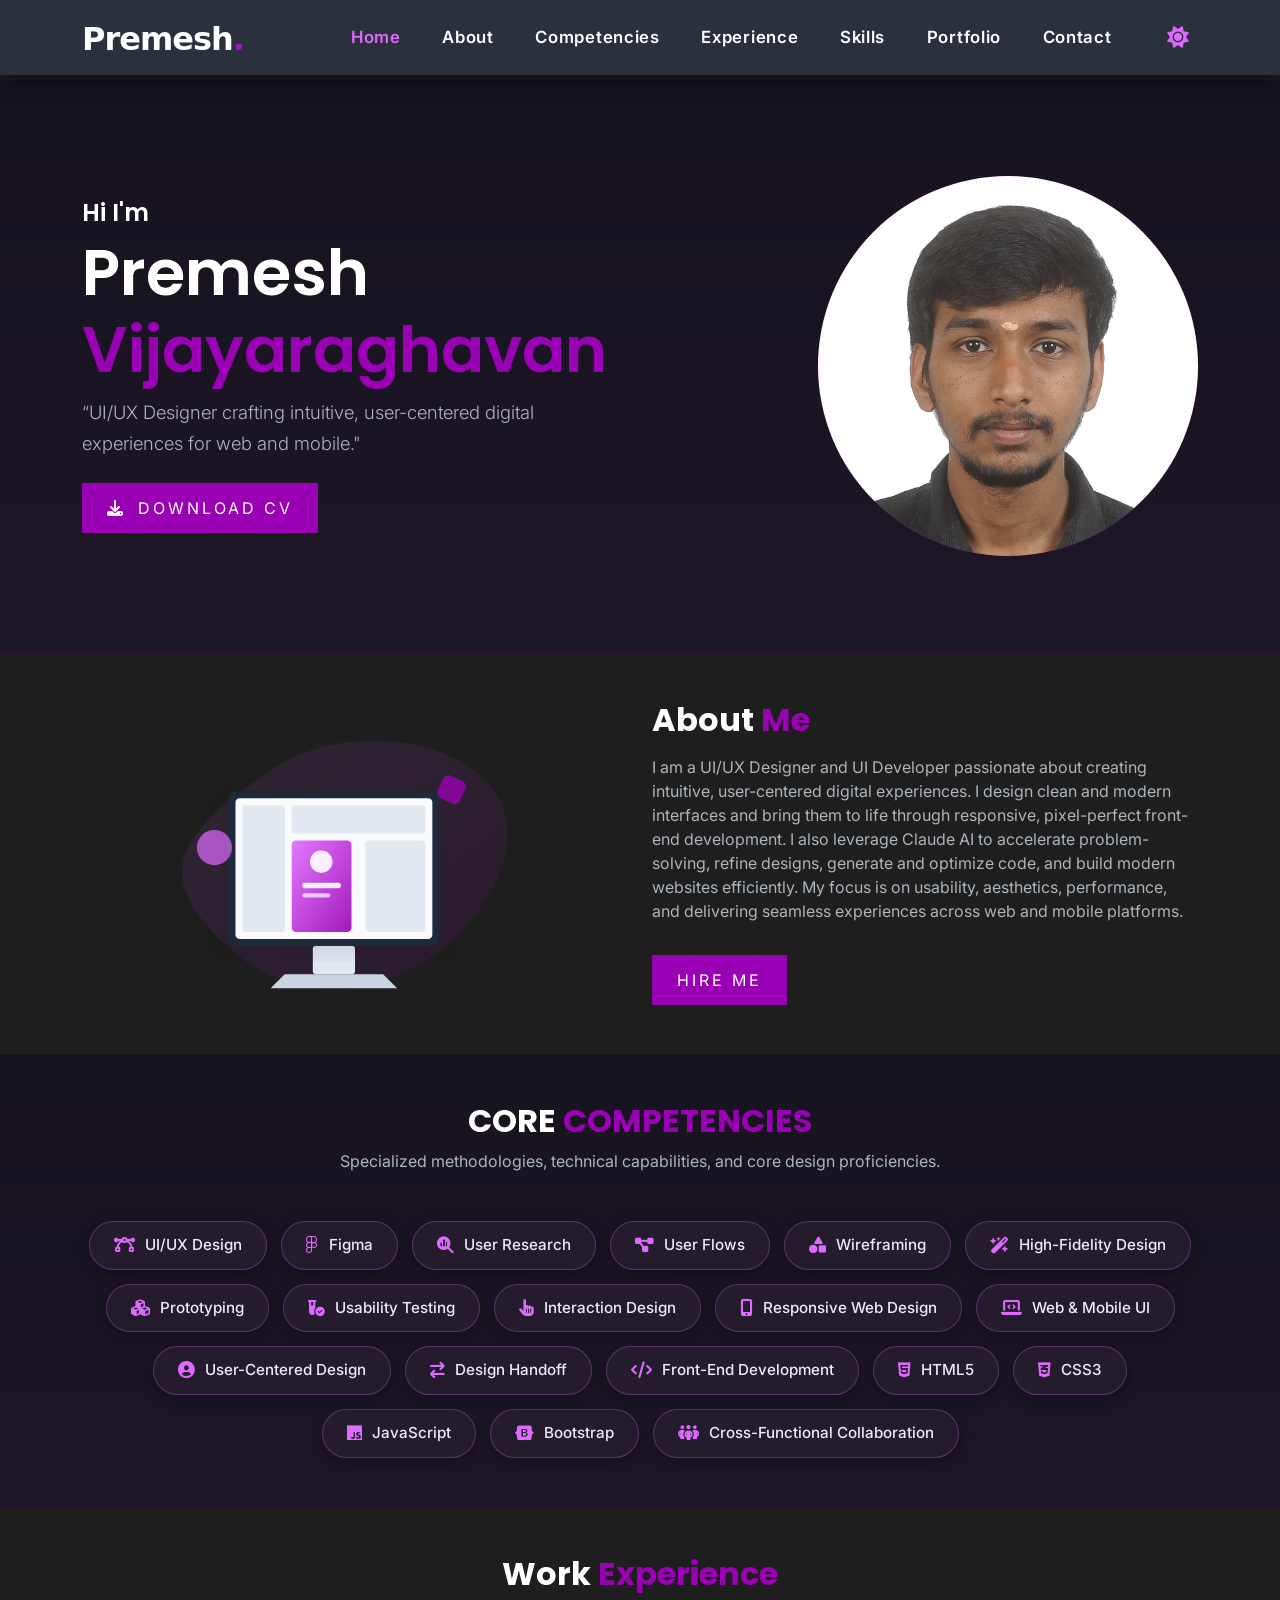
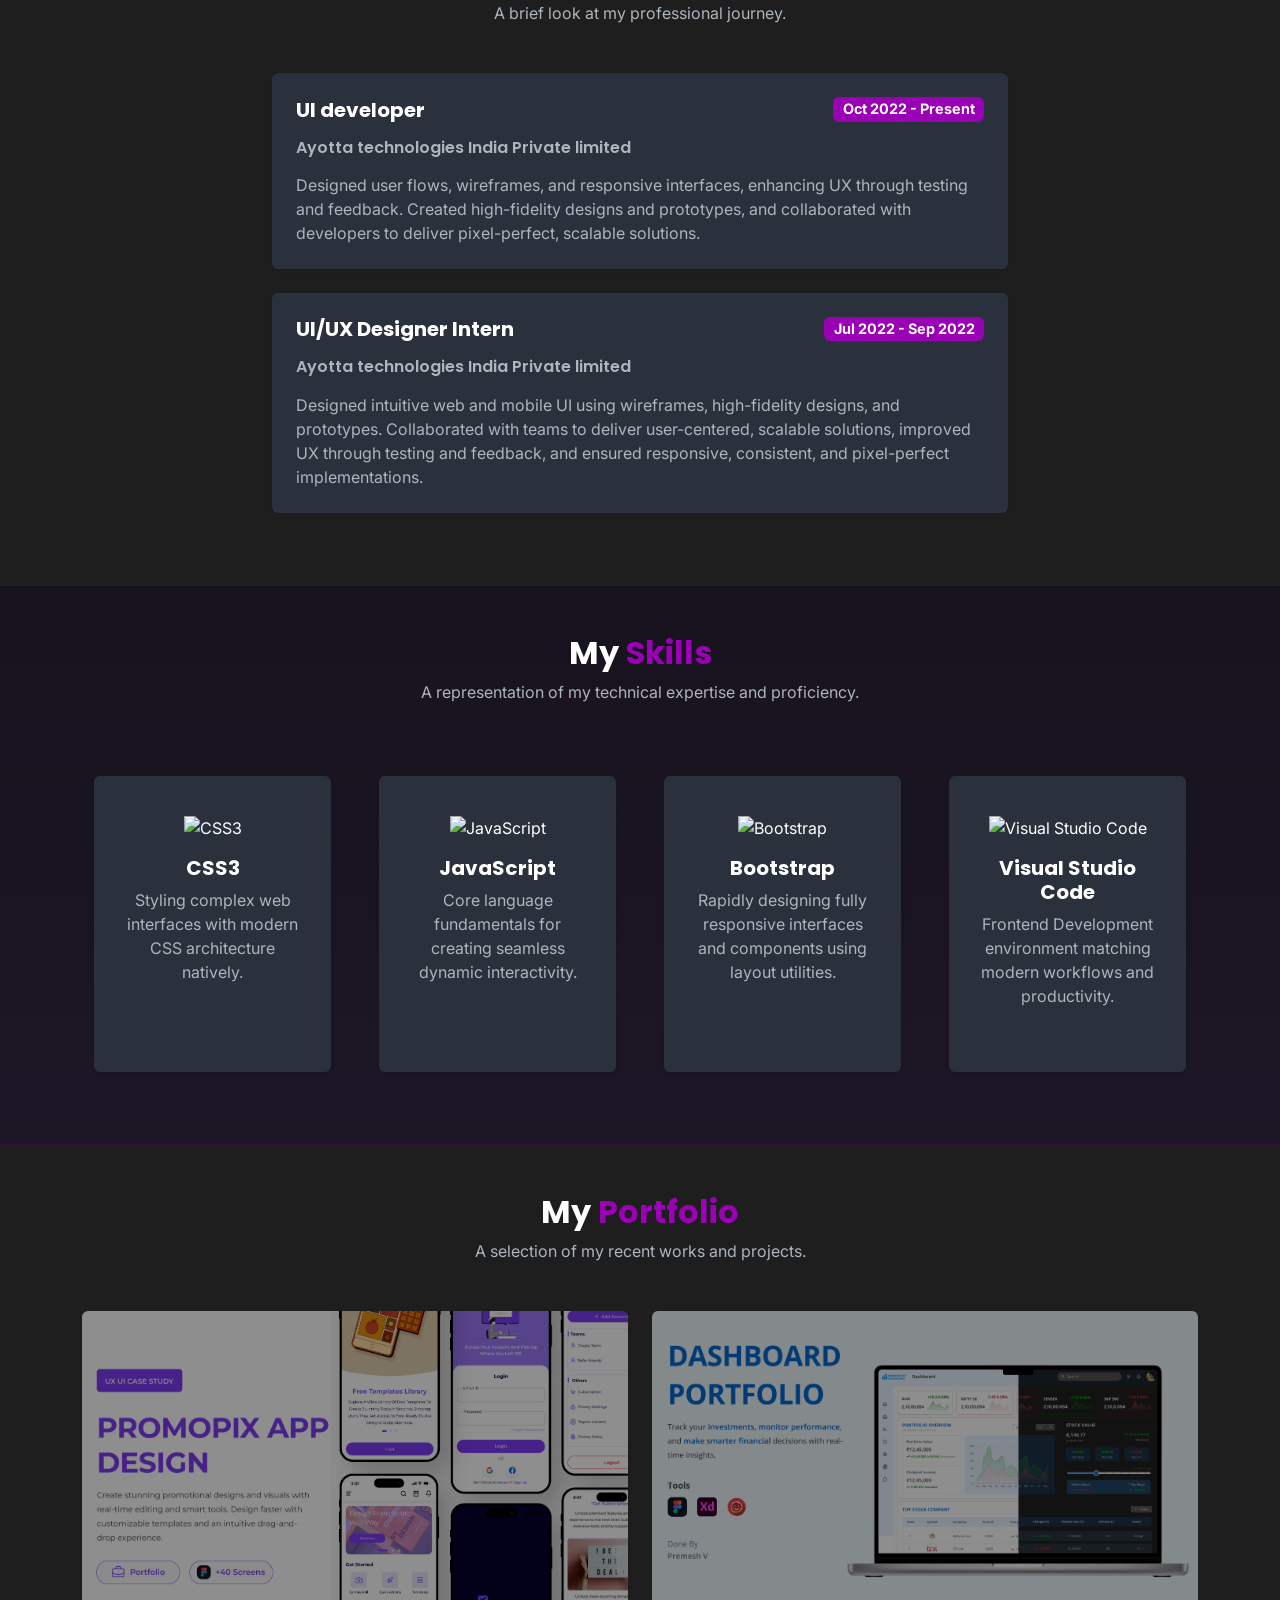
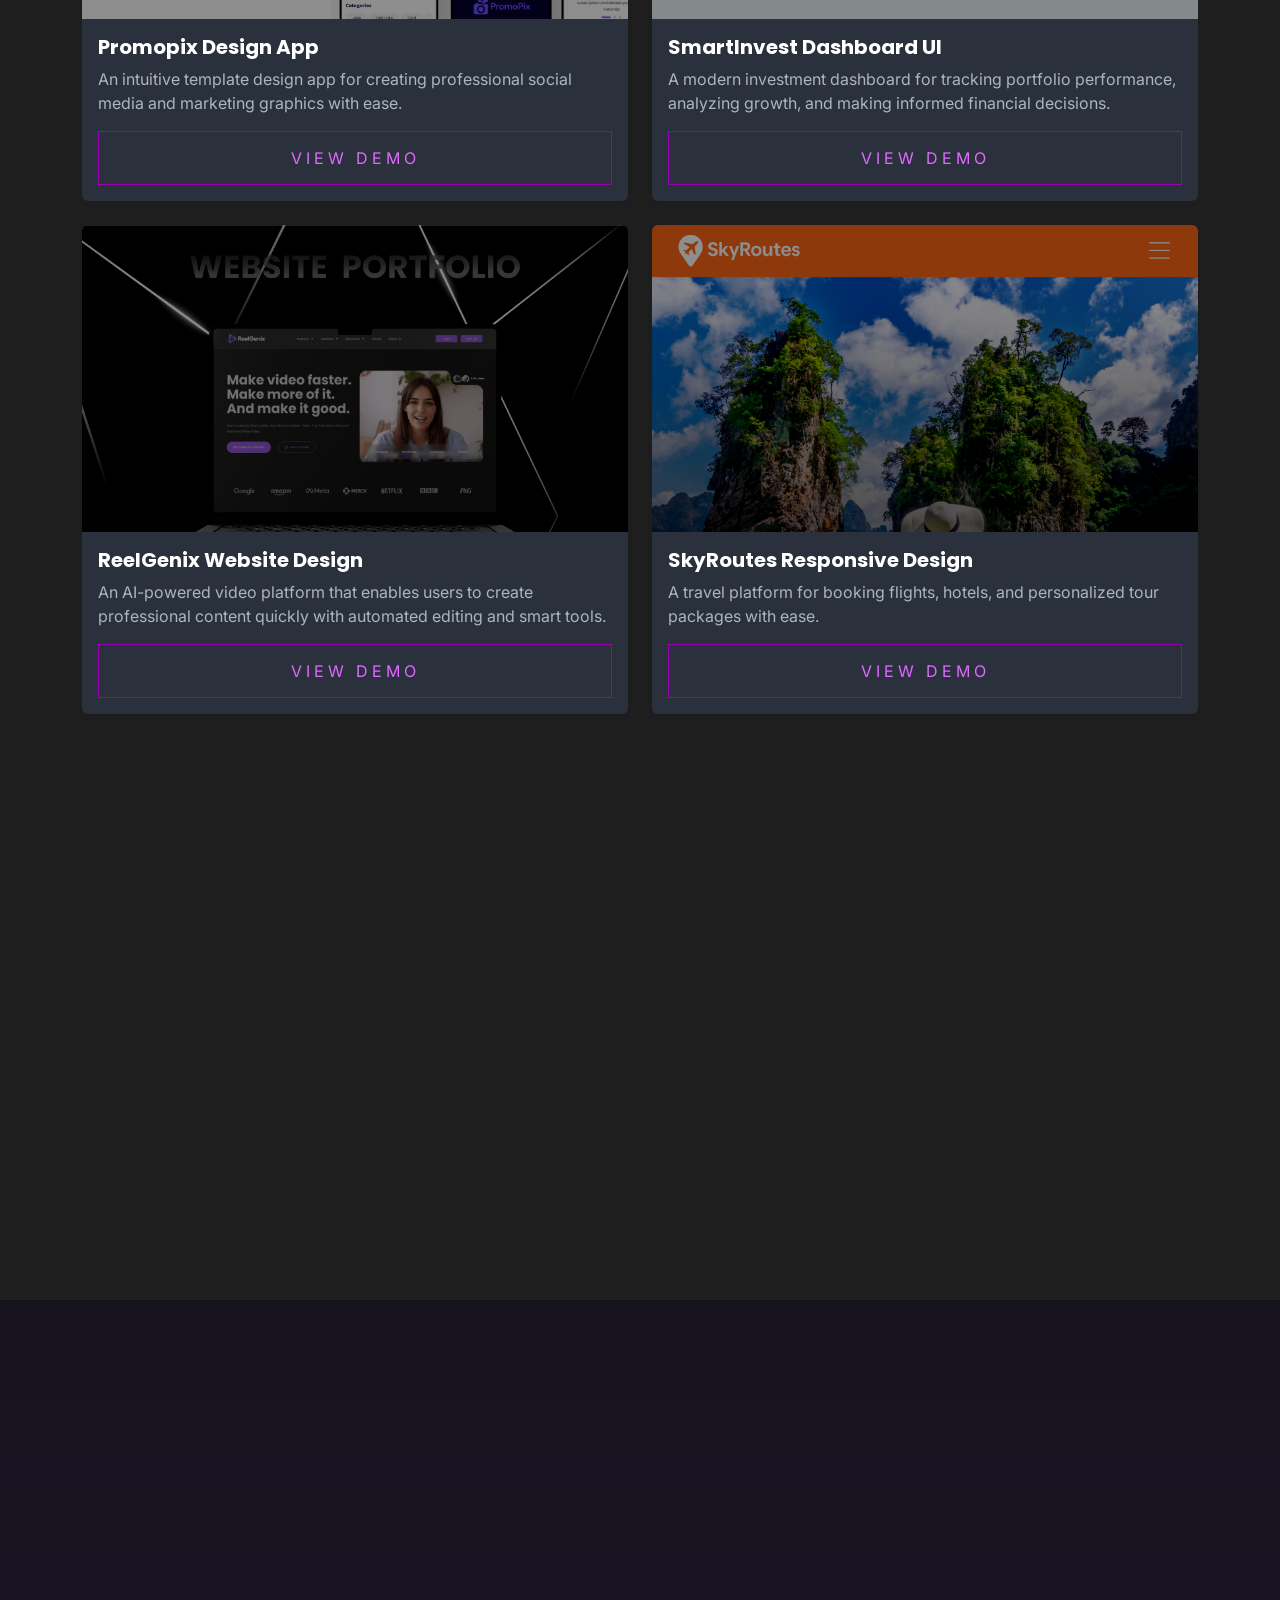
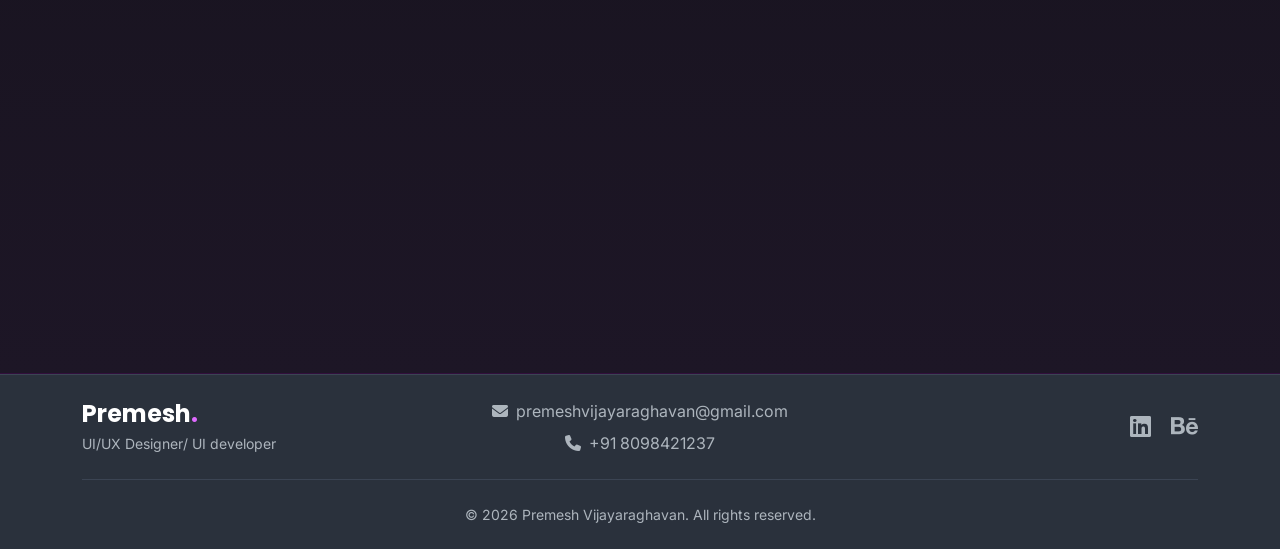
==== commit e3416d97: "dark mode changes" ====
--- a/index.html
+++ b/index.html
@@ -1,5 +1,5 @@
 <!DOCTYPE html>
-<html lang="en">
+<html lang="en" data-bs-theme="dark">
 
 <head>
   <meta charset="UTF-8">
@@ -24,7 +24,7 @@
   <link rel="stylesheet" href="https://cdn.jsdelivr.net/npm/swiper@11/swiper-bundle.min.css" />
 </head>
 
-<body>
+<body class="dark-mode">
   <header>
     <div class="container">
       <div class="page-header">
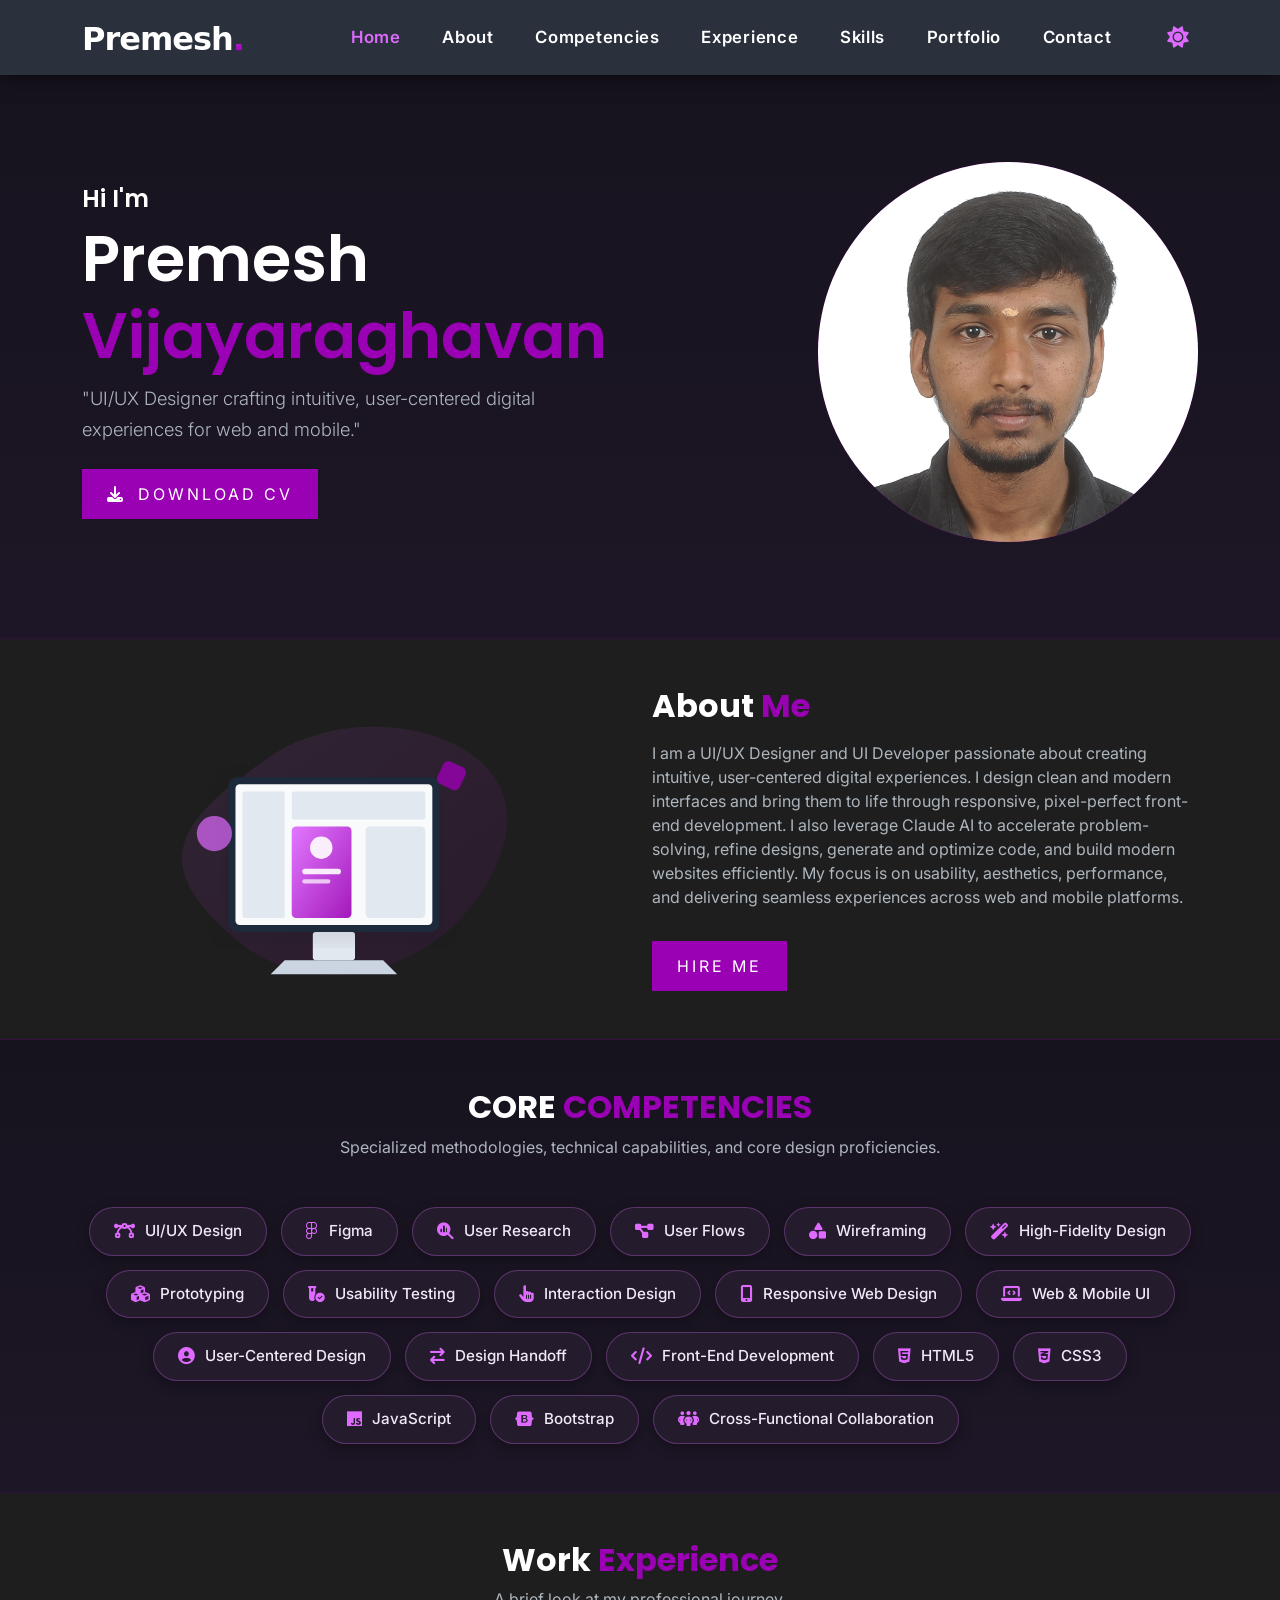
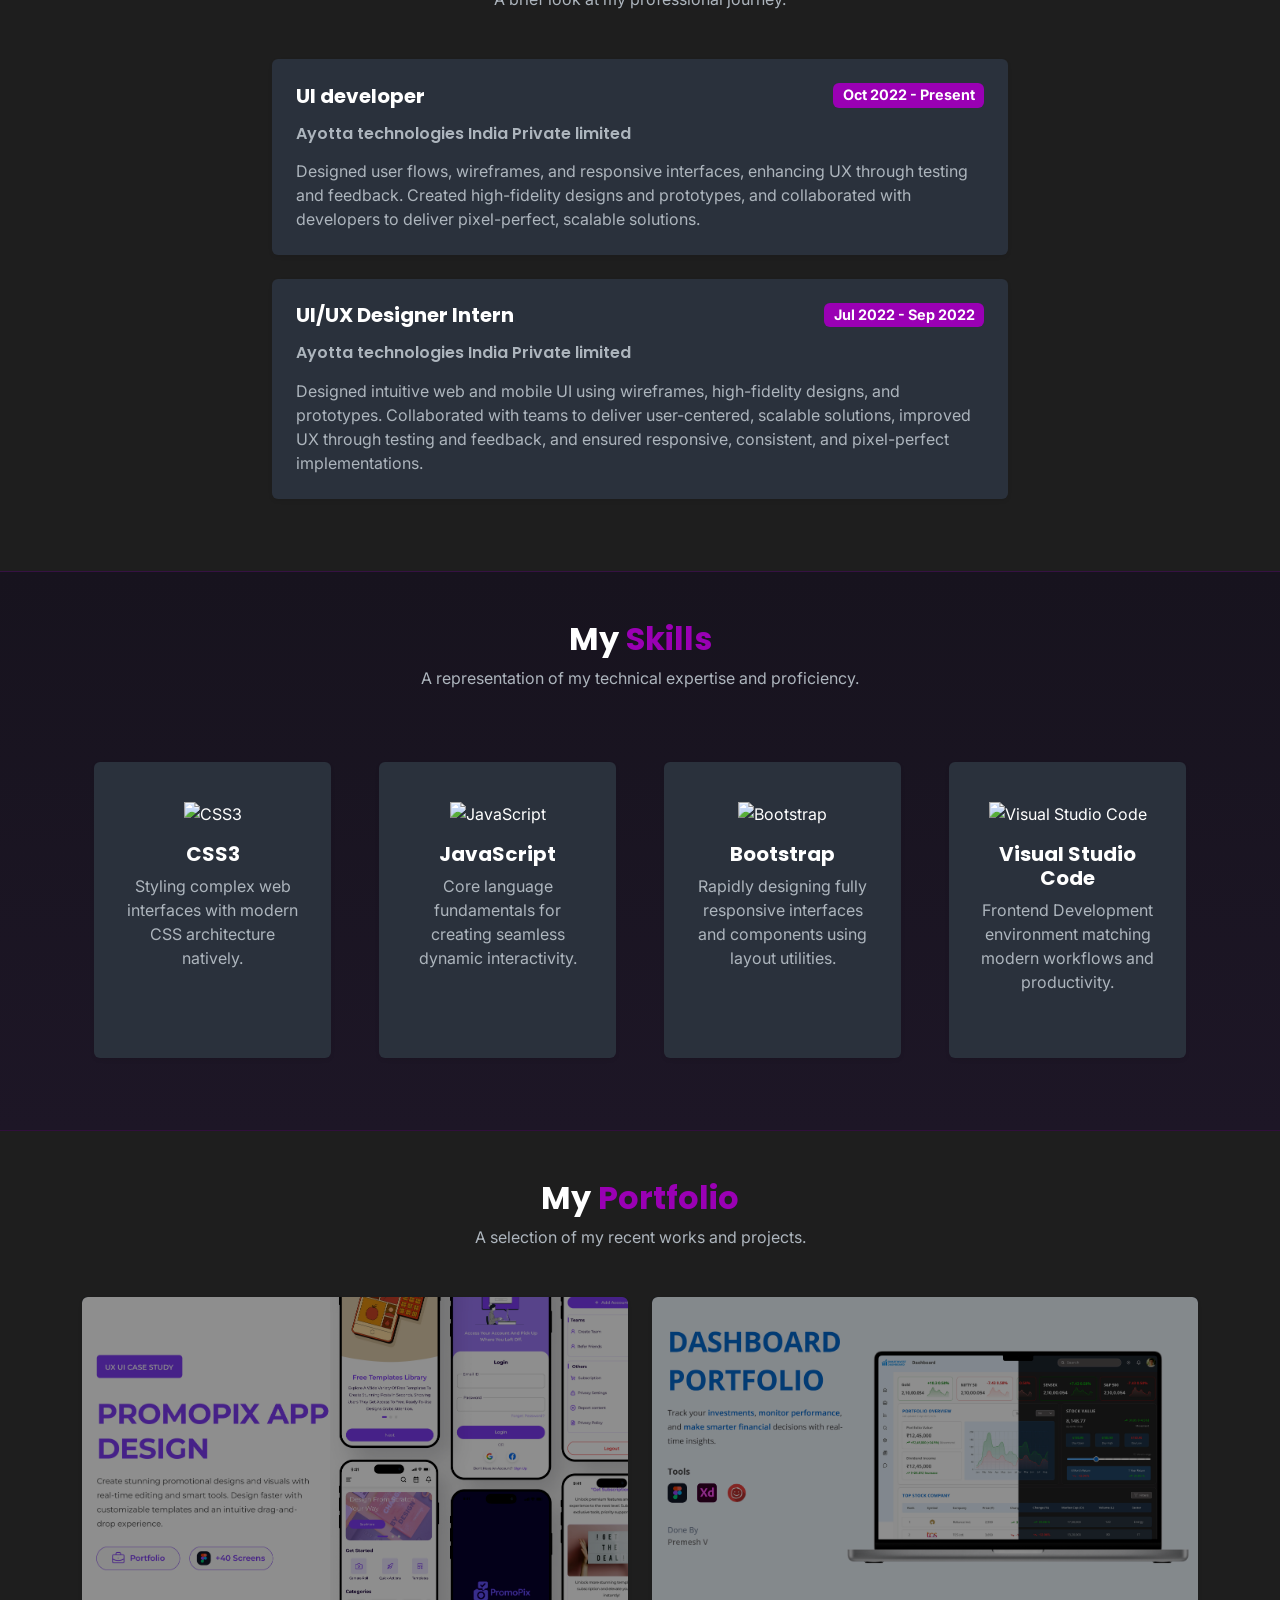
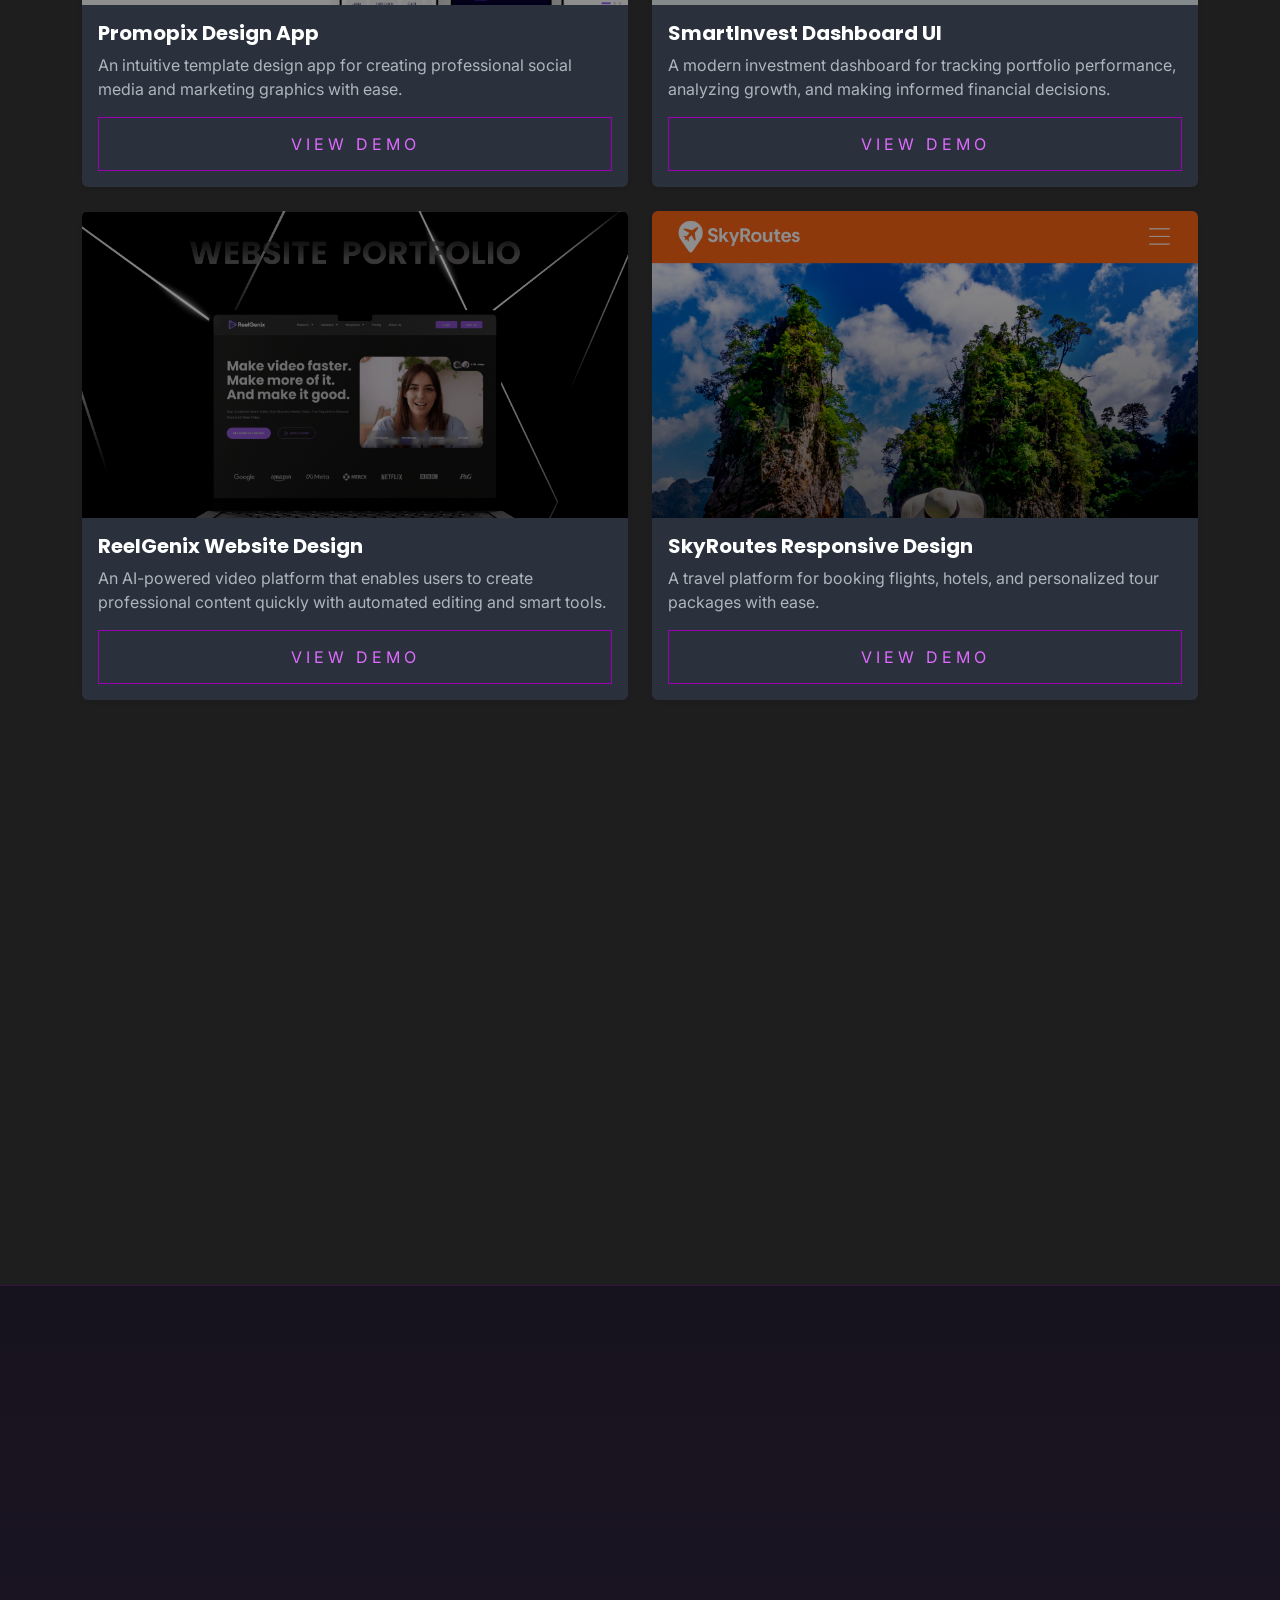
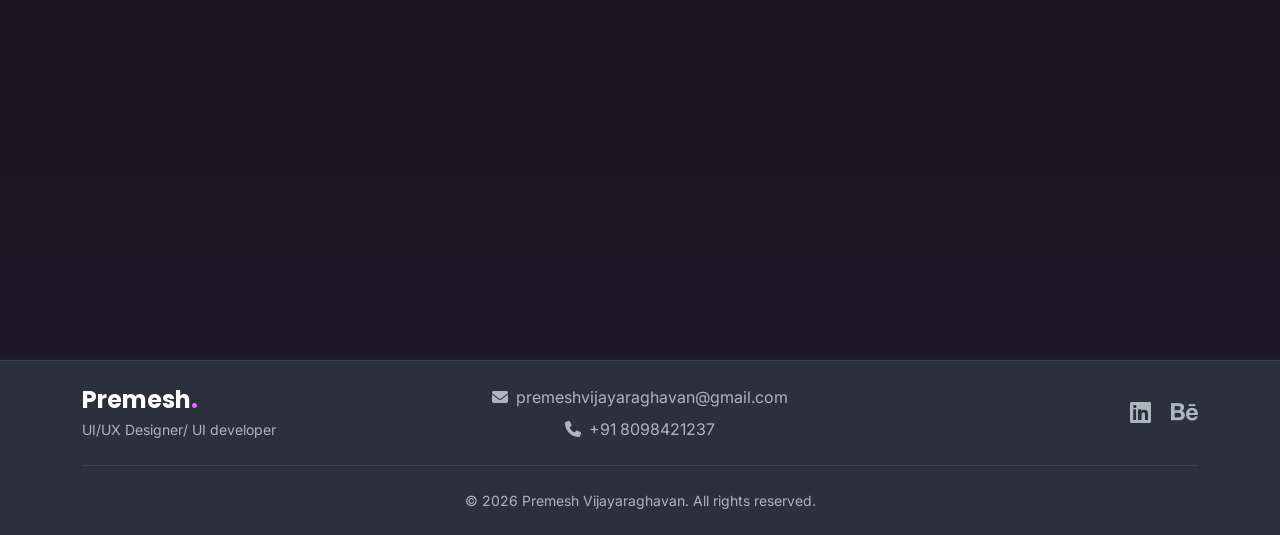
==== commit 38aa9af7: "Add files via upload" ====
--- a/index.html
+++ b/index.html
@@ -80,7 +80,7 @@
             Premesh
             <span style="color:#9A00B4;">Vijayaraghavan</span>
           </h1>
-          <p class="lead text-muted">“UI/UX Designer crafting intuitive, user-centered digital experiences for web and
+          <p class="lead text-muted">"UI/UX Designer crafting intuitive, user-centered digital experiences for web and
             mobile."</p>
           <p class="fs-5 fw-medium">
             <span id="typed-text"></span>
@@ -99,6 +99,7 @@
       </div>
     </div>
   </section>
+
 
   <!-- About Section -->
   <section id="about" class="py-5">
--- a/style.css
+++ b/style.css
@@ -34,11 +34,11 @@
   font-weight: 400;
   background: #ffffff;
   color: var(--text-dark);
-  padding-top: 80px;
+  padding-top: 66px;
   overflow-x: hidden !important;
   width: 100%;
   transition: background-color 0.4s cubic-bezier(0.4, 0, 0.2, 1),
-              color 0.4s cubic-bezier(0.4, 0, 0.2, 1);
+    color 0.4s cubic-bezier(0.4, 0, 0.2, 1);
 }
 
 h1,
@@ -83,7 +83,7 @@
   width: 100%;
   z-index: 99999;
   transition: background-color 0.4s cubic-bezier(0.4, 0, 0.2, 1),
-              box-shadow 0.4s cubic-bezier(0.4, 0, 0.2, 1);
+    box-shadow 0.4s cubic-bezier(0.4, 0, 0.2, 1);
 }
 
 .page-header {
@@ -174,8 +174,8 @@
   opacity: 0;
   animation: rightSideAni 1.5s ease forwards;
   transition: transform 0.4s cubic-bezier(0.34, 1.56, 0.64, 1),
-              color 0.35s ease,
-              opacity 0.25s ease;
+    color 0.35s ease,
+    opacity 0.25s ease;
   line-height: 1;
 }
 
@@ -202,19 +202,18 @@
 }
 
 @media screen and (max-width: 768px) {
-  .main {
-    padding: 6rem 0 3rem 0;
-    /* Increased top padding to clear mobile header */
-    row-gap: 4rem;
-    /* More space between text and image on mobile */
+  #home .main {
+    padding-top: 2rem;
+    padding-bottom: 2.5rem;
+    row-gap: 2rem;
   }
 
   .py-5 {
-    padding-top: 6rem !important;
-    /* Increased top padding for all sections on mobile */
-    padding-bottom: 4rem !important;
-  }
-}
+    padding-top: 4rem !important;
+    padding-bottom: 3rem !important;
+  }
+}
+
 
 .detail {
   min-width: 0;
@@ -306,17 +305,17 @@
 
 .card {
   transition: transform 0.3s ease,
-              box-shadow 0.4s cubic-bezier(0.4, 0, 0.2, 1),
-              background-color 0.4s cubic-bezier(0.4, 0, 0.2, 1),
-              border-color 0.4s cubic-bezier(0.4, 0, 0.2, 1),
-              color 0.4s cubic-bezier(0.4, 0, 0.2, 1);
+    box-shadow 0.4s cubic-bezier(0.4, 0, 0.2, 1),
+    background-color 0.4s cubic-bezier(0.4, 0, 0.2, 1),
+    border-color 0.4s cubic-bezier(0.4, 0, 0.2, 1),
+    color 0.4s cubic-bezier(0.4, 0, 0.2, 1);
 }
 
 .form-control {
   transition: background-color 0.4s cubic-bezier(0.4, 0, 0.2, 1),
-              border-color 0.4s cubic-bezier(0.4, 0, 0.2, 1),
-              color 0.4s cubic-bezier(0.4, 0, 0.2, 1),
-              box-shadow 0.3s ease;
+    border-color 0.4s cubic-bezier(0.4, 0, 0.2, 1),
+    color 0.4s cubic-bezier(0.4, 0, 0.2, 1),
+    box-shadow 0.3s ease;
 }
 
 .site-footer,
@@ -324,11 +323,16 @@
 .footer-link,
 .footer-divider {
   transition: background-color 0.4s cubic-bezier(0.4, 0, 0.2, 1),
-              color 0.4s cubic-bezier(0.4, 0, 0.2, 1),
-              border-color 0.4s cubic-bezier(0.4, 0, 0.2, 1);
-}
-
-h1, h2, h3, h4, h5, h6,
+    color 0.4s cubic-bezier(0.4, 0, 0.2, 1),
+    border-color 0.4s cubic-bezier(0.4, 0, 0.2, 1);
+}
+
+h1,
+h2,
+h3,
+h4,
+h5,
+h6,
 p,
 .text-muted,
 .logo a,
@@ -581,8 +585,40 @@
     padding: 0 1.6rem;
   }
 
+  /* Home section mobile improvements */
+  .main {
+    margin-top: 0;
+    padding: 2.5rem 0 2rem 0;
+    row-gap: 2rem;
+    text-align: center;
+  }
+
   .main h1 {
-    font-size: 3.2rem;
+    font-size: 2.4rem;
+  }
+
+  .main h3 {
+    font-size: 1.2rem;
+  }
+
+  .main p {
+    font-size: 1rem;
+  }
+
+  .detail {
+    display: flex;
+    flex-direction: column;
+    align-items: center;
+  }
+
+  .detail .mt-4 {
+    display: flex;
+    justify-content: center;
+  }
+
+  #typed-text {
+    display: block;
+    text-align: center;
   }
 
   ul {
@@ -605,20 +641,21 @@
   }
 
   .images {
-    width: 300px;
-    height: 300px;
-    margin: auto;
-  }
-
-  .main {
-    margin-top: 2rem;
-    padding: 0;
-  }
-
-  .main h1 {
-    font-size: 2.2rem;
-  }
-}
+    width: 220px;
+    height: 220px;
+    margin: 0 auto;
+    order: -1;
+    /* Show photo above text on mobile */
+    box-shadow: 0 0 0 8px rgba(154, 0, 180, 0.18),
+      0 0 0 18px rgba(154, 0, 180, 0.07);
+  }
+
+  .detail {
+    order: 1;
+  }
+}
+
+
 
 a.btn.btn-outline-primary {
   color: var(--primary-color);
@@ -930,7 +967,7 @@
   border-top: 1px solid rgba(154, 0, 180, 0.08);
   border-bottom: 1px solid rgba(154, 0, 180, 0.08);
   transition: background-color 0.4s cubic-bezier(0.4, 0, 0.2, 1),
-              border-color 0.4s cubic-bezier(0.4, 0, 0.2, 1);
+    border-color 0.4s cubic-bezier(0.4, 0, 0.2, 1);
 }
 
 #home {
@@ -1034,9 +1071,10 @@
   .competencies-container {
     gap: 10px;
   }
+
   .competency-pill {
     padding: 9px 18px;
     font-size: 0.88rem;
     gap: 8px;
   }
-}+}
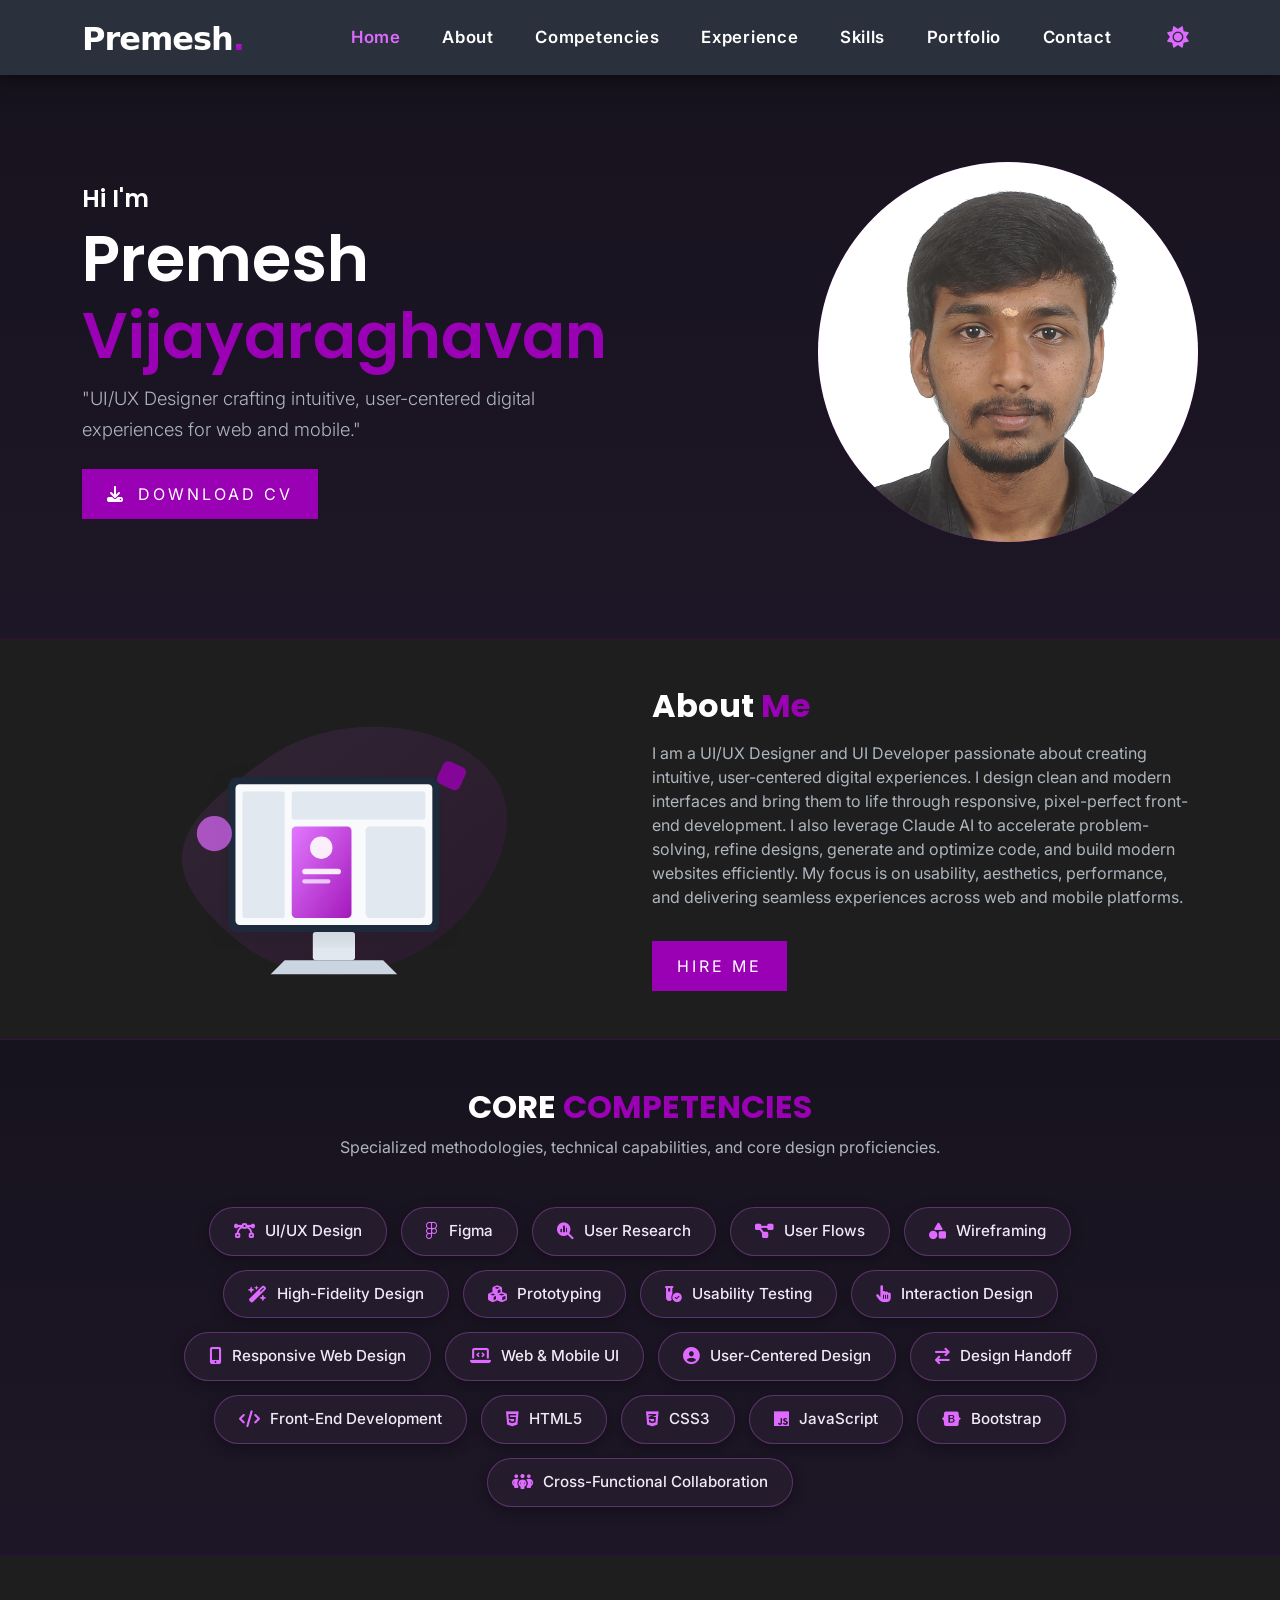
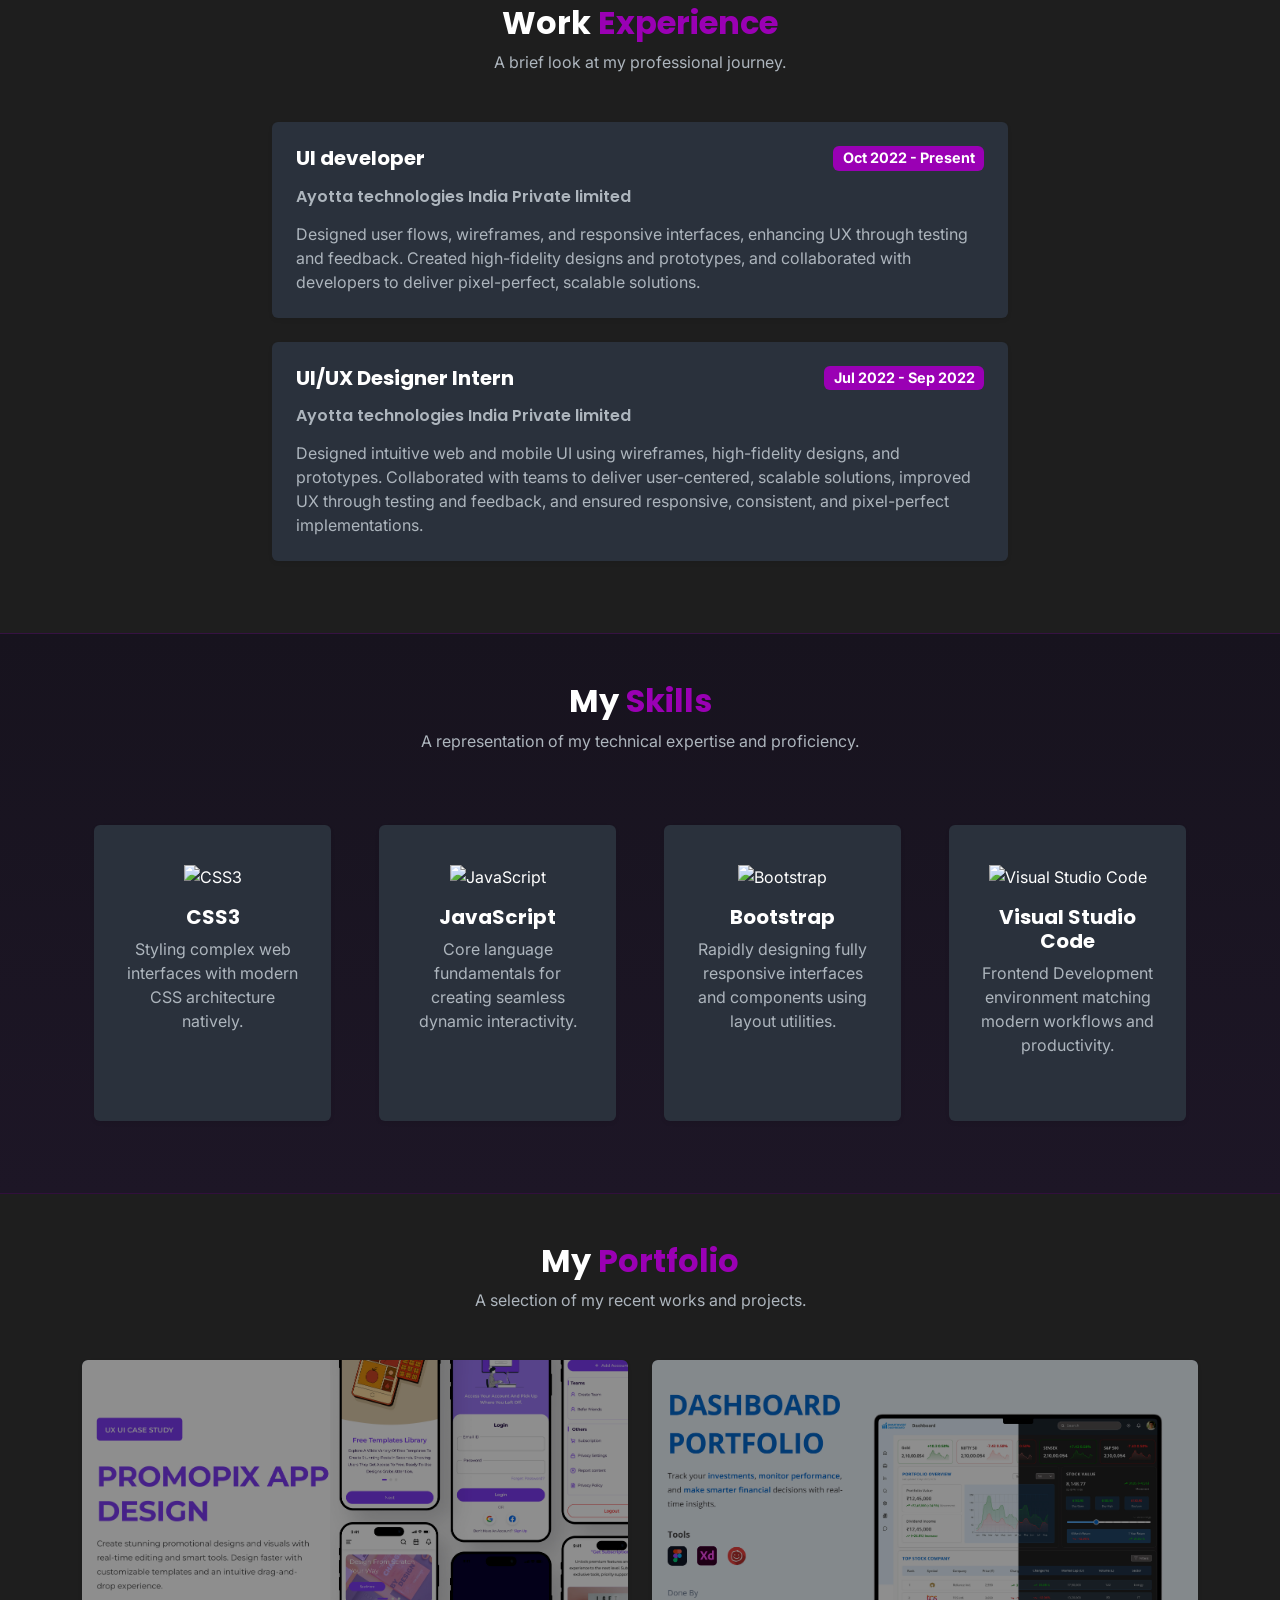
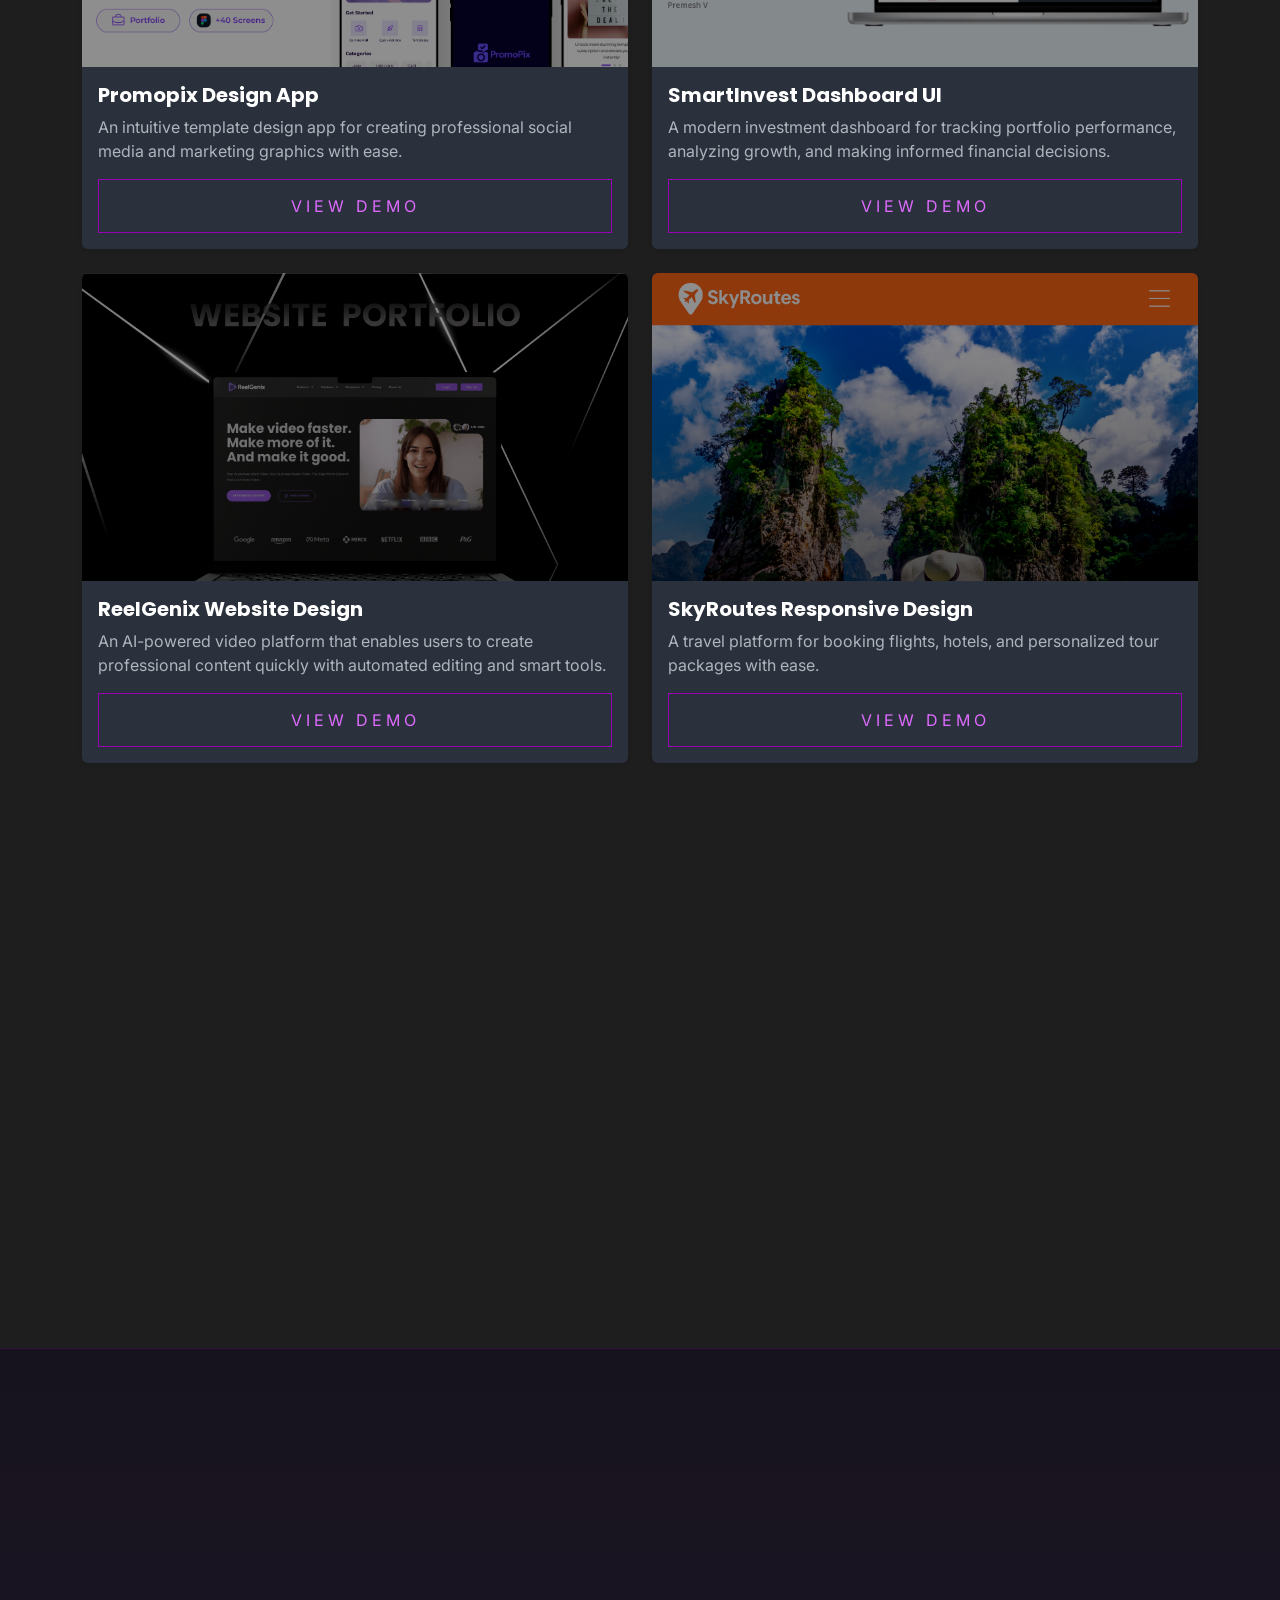
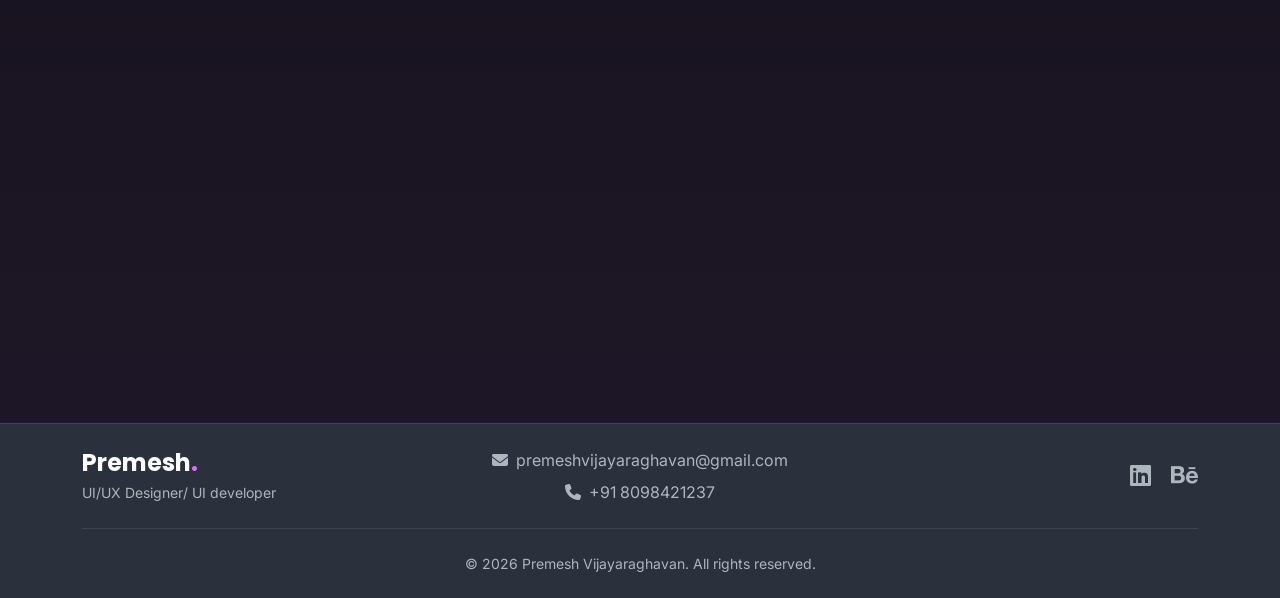
==== commit 13ec0343: "Add files via upload Fixed responsive view alignment in the  CORE COMPETENCIES" ====
--- a/index.html
+++ b/index.html
@@ -82,7 +82,7 @@
           </h1>
           <p class="lead text-muted">"UI/UX Designer crafting intuitive, user-centered digital experiences for web and
             mobile."</p>
-          <p class="fs-5 fw-medium">
+          <p class="fs-5 fw-medium text-nowrap">
             <span id="typed-text"></span>
           </p>
           <div class="mt-4">
--- a/style.css
+++ b/style.css
@@ -240,6 +240,12 @@
   font-size: 1.15rem;
   opacity: 0;
   animation: topSideAni 1.5s ease forwards;
+}
+
+#typed-text,
+.typed-cursor {
+  display: inline;
+  white-space: nowrap;
 }
 
 .social {
@@ -617,8 +623,14 @@
   }
 
   #typed-text {
-    display: block;
+    display: inline;
     text-align: center;
+    white-space: nowrap;
+  }
+
+  .typed-cursor {
+    display: inline;
+    white-space: nowrap;
   }
 
   ul {
@@ -986,6 +998,8 @@
   justify-content: center;
   align-items: center;
   gap: 14px;
+  max-width: 960px;
+  margin: 0 auto;
 }
 
 .competency-pill {
@@ -1069,12 +1083,52 @@
 
 @media screen and (max-width: 768px) {
   .competencies-container {
+    display: grid;
+    grid-template-columns: repeat(2, 1fr);
     gap: 10px;
+    max-width: 480px;
+    margin: 0 auto;
+    width: 100%;
+    padding: 0 4px;
   }
 
   .competency-pill {
-    padding: 9px 18px;
-    font-size: 0.88rem;
+    display: inline-flex;
+    align-items: center;
+    justify-content: center;
+    text-align: center;
+    width: 100%;
+    padding: 10px 8px;
+    font-size: clamp(0.74rem, 2.7vw, 0.86rem);
+    gap: 7px;
+    white-space: nowrap;
+    box-sizing: border-box;
+  }
+
+  .competency-pill i {
+    font-size: 0.95rem;
+    flex-shrink: 0;
+  }
+
+  .competency-pill:last-child {
+    grid-column: 1 / -1;
+    margin-top: 2px;
+  }
+}
+
+@media screen and (max-width: 380px) {
+  .competencies-container {
     gap: 8px;
+    padding: 0;
+  }
+
+  .competency-pill {
+    padding: 8px 4px;
+    font-size: 0.72rem;
+    gap: 5px;
+  }
+
+  .competency-pill i {
+    font-size: 0.82rem;
   }
 }
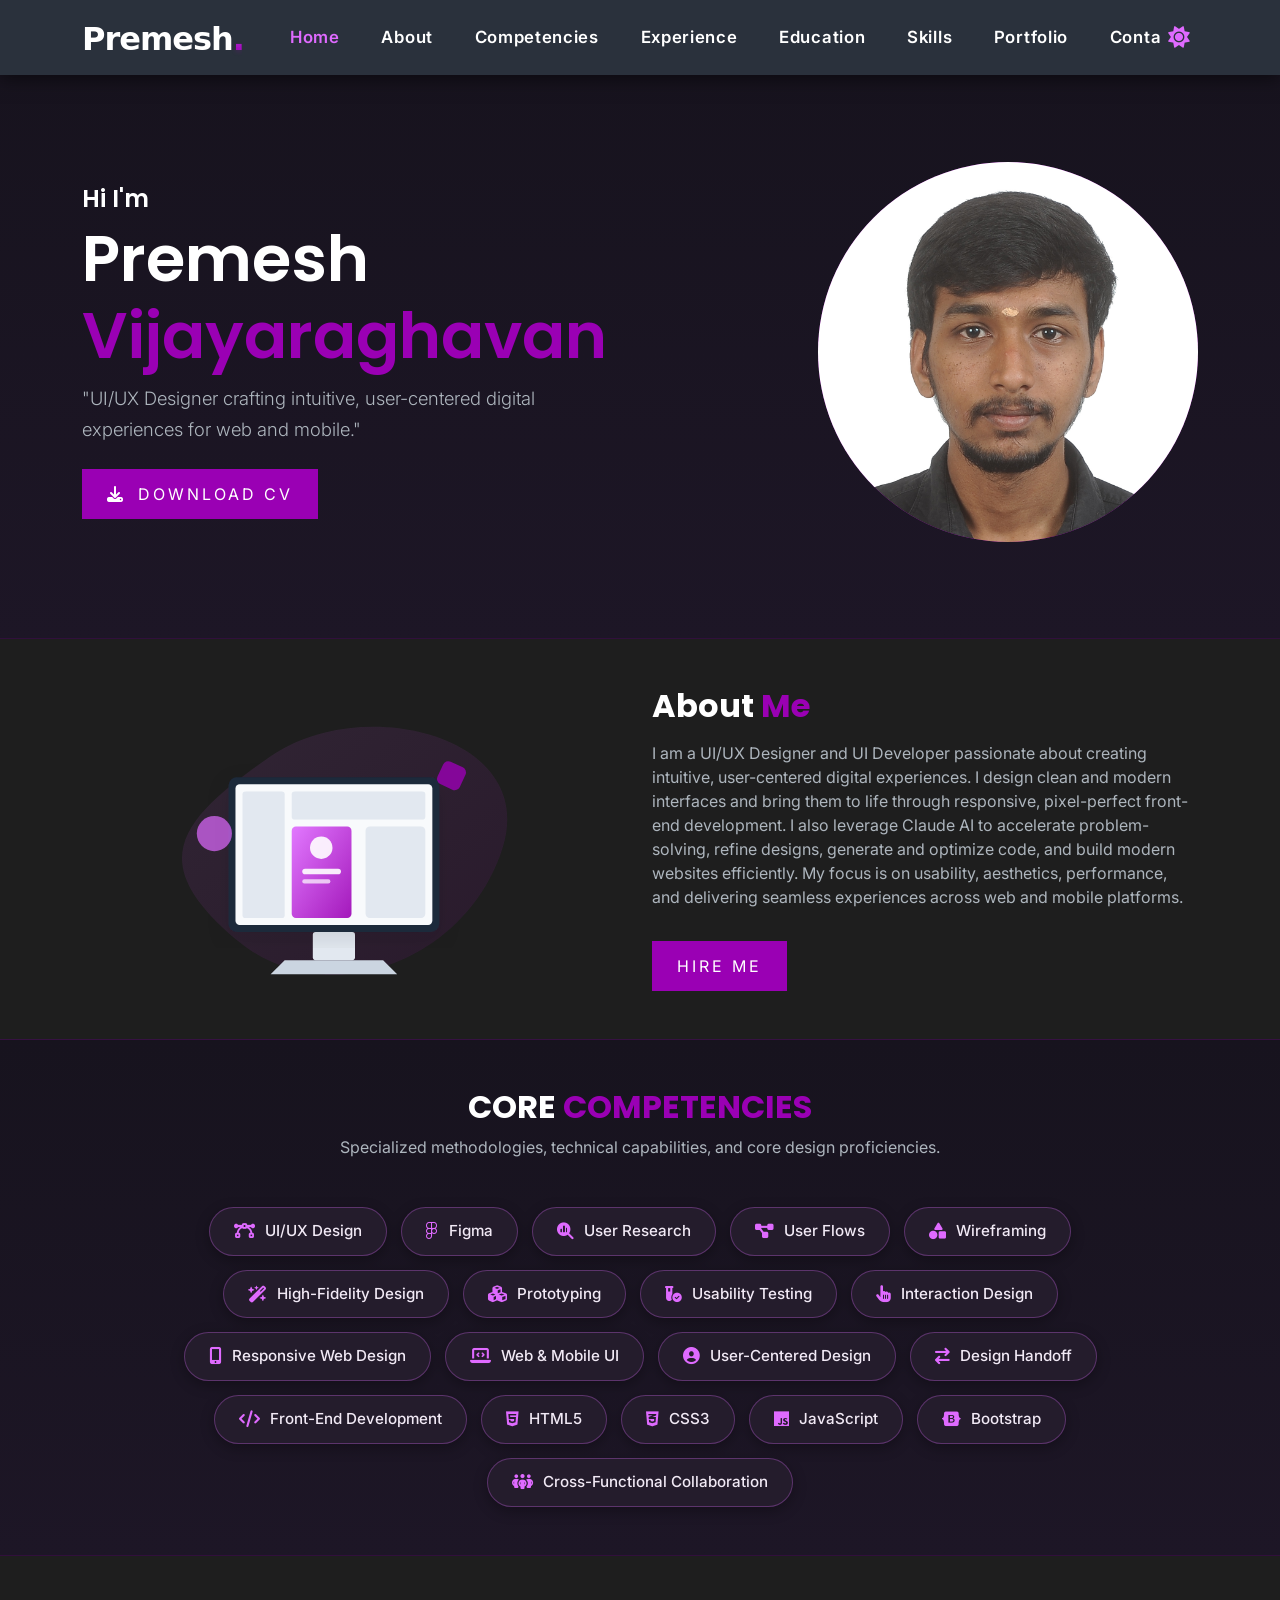
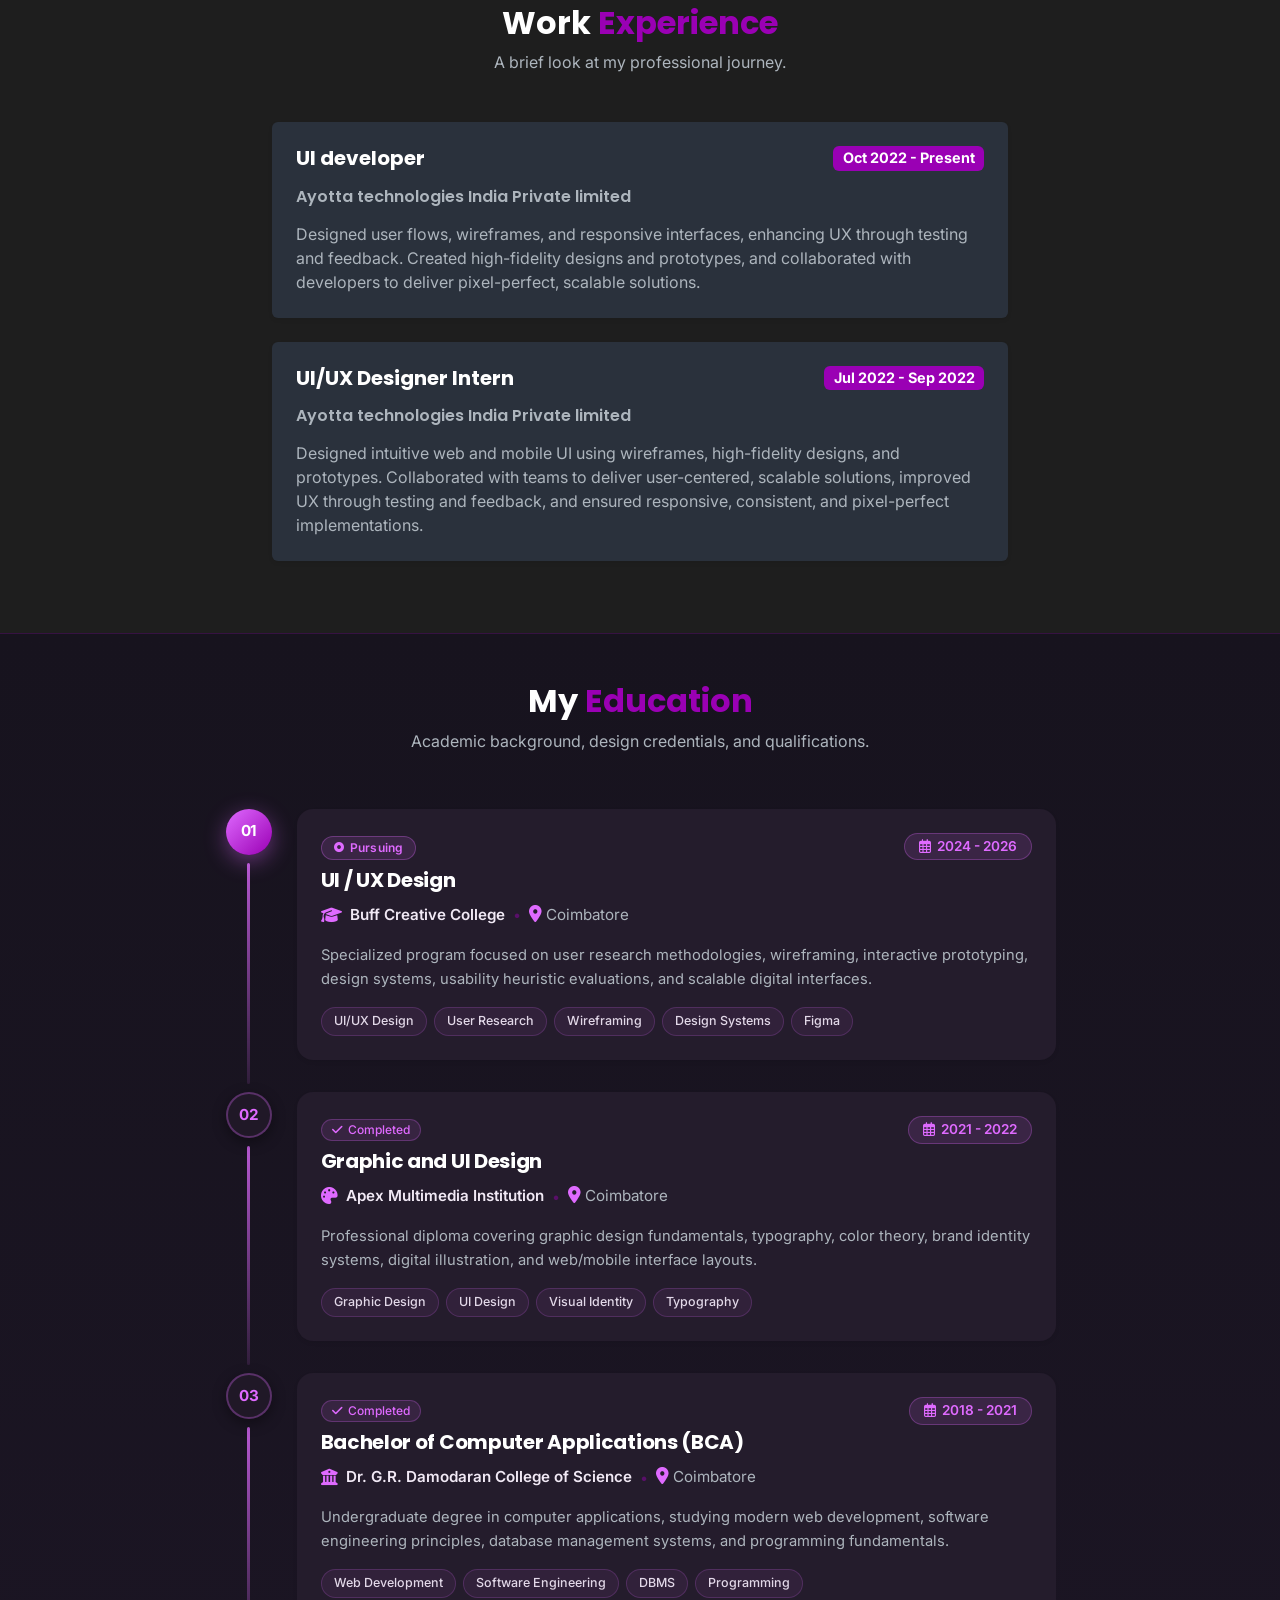
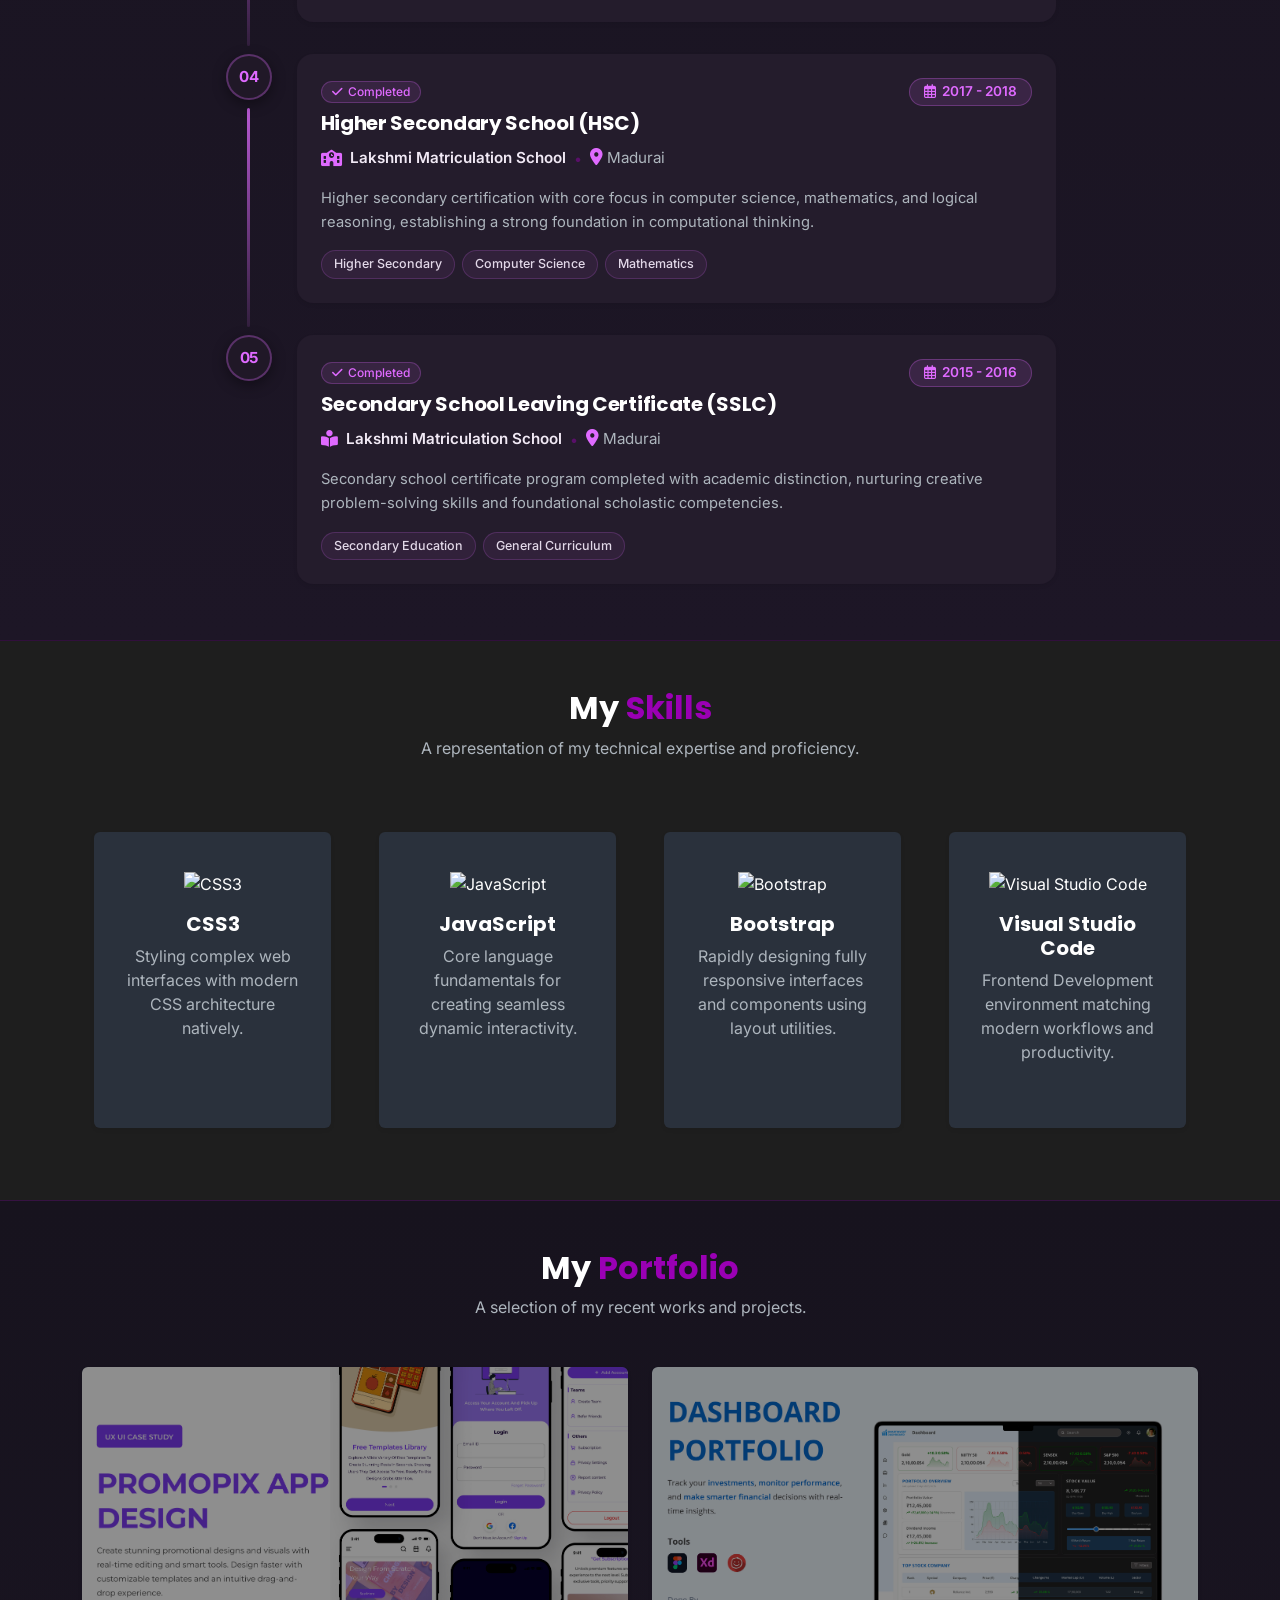
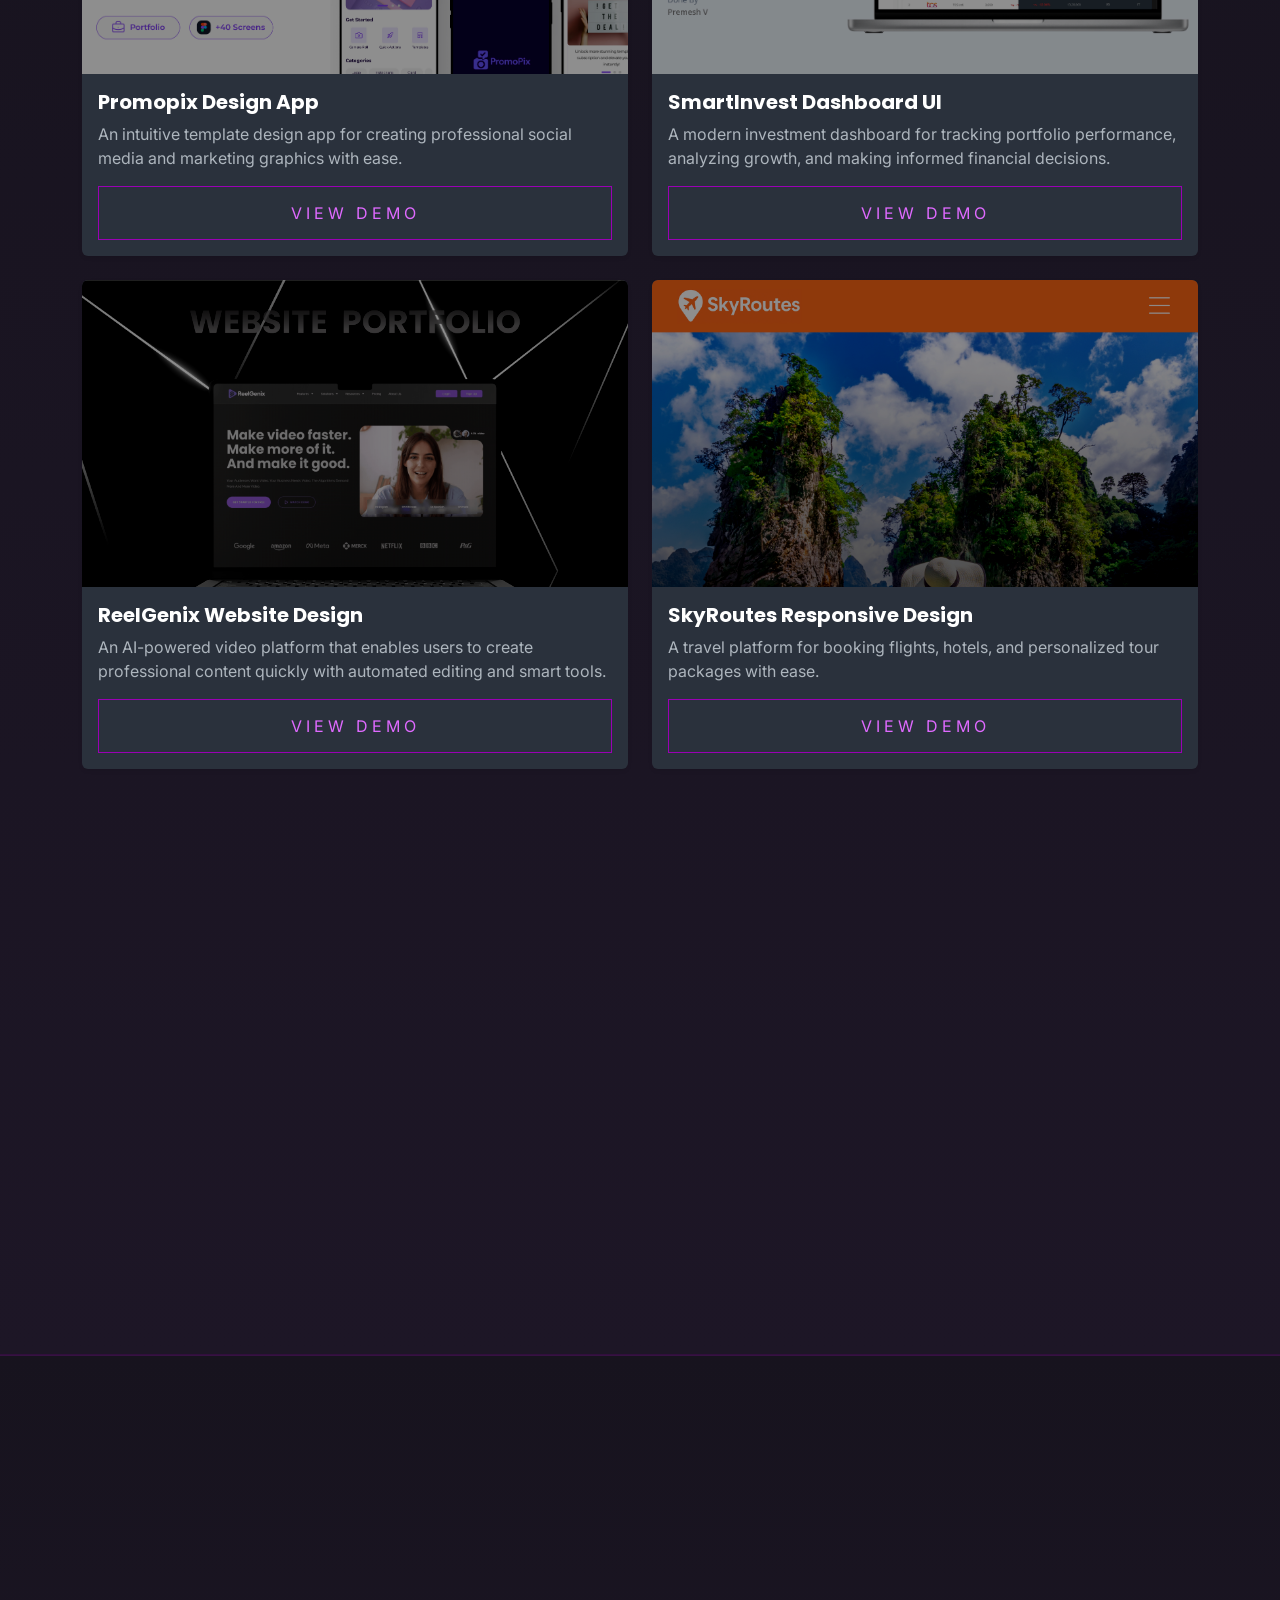
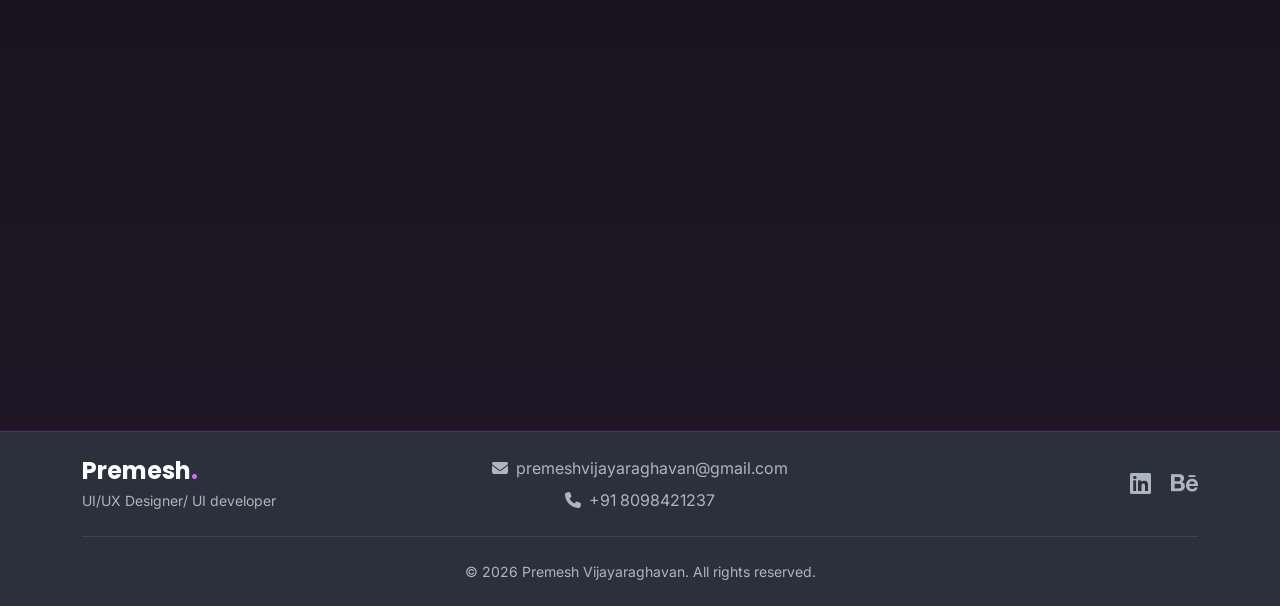
==== commit 817af926: "Add files via upload Fixed education section" ====
--- a/index.html
+++ b/index.html
@@ -1,10 +1,21 @@
 <!DOCTYPE html>
-<html lang="en" data-bs-theme="dark">
+<html lang="en">
 
 <head>
   <meta charset="UTF-8">
   <meta name="viewport" content="width=device-width, initial-scale=1.0">
   <title>Premesh V | UI/UX Designer</title>
+  <!-- Theme Init: runs BEFORE CSS renders to prevent dark/light flash on load -->
+  <script>
+    (function () {
+      var saved = localStorage.getItem('darkMode');
+      var isDark = saved !== 'disabled'; // dark by default
+      if (isDark) {
+        document.documentElement.setAttribute('data-bs-theme', 'dark');
+        document.documentElement.classList.add('dark-mode-pending');
+      }
+    })();
+  </script>
   <link href="https://cdn.jsdelivr.net/npm/bootstrap@5.3.3/dist/css/bootstrap.min.css" rel="stylesheet"
     integrity="sha384-QWTKZyjpPEjISv5WaRU9OFeRpok6YctnYmDr5pNlyT2bRjXh0JMhjY6hW+ALEwIH" crossorigin="anonymous">
   <link rel="stylesheet" href="style.css">
@@ -24,7 +35,7 @@
   <link rel="stylesheet" href="https://cdn.jsdelivr.net/npm/swiper@11/swiper-bundle.min.css" />
 </head>
 
-<body class="dark-mode">
+<body>
   <header>
     <div class="container">
       <div class="page-header">
@@ -60,9 +71,10 @@
           <li><a href="#about" style="--navAni:2">About</a></li>
           <li><a href="#competencies" style="--navAni:3">Competencies</a></li>
           <li><a href="#experience" style="--navAni:4">Experience</a></li>
-          <li><a href="#skills" style="--navAni:5">Skills</a></li>
-          <li><a href="#portfolio" style="--navAni:6">Portfolio</a></li>
-          <li><a href="#contact" style="--navAni:7">Contact</a></li>
+          <li><a href="#education" style="--navAni:5">Education</a></li>
+          <li><a href="#skills" style="--navAni:6">Skills</a></li>
+          <li><a href="#portfolio" style="--navAni:7">Portfolio</a></li>
+          <li><a href="#contact" style="--navAni:8">Contact</a></li>
         </ul>
         <label class="mode">
           <input type="checkbox" id="darkModeToggle">
@@ -239,6 +251,211 @@
     </div>
   </section>
 
+  <!-- Education Section -->
+  <section id="education" class="py-5 section-themed">
+    <div class="container">
+      <div class="text-center mb-5" data-aos="fade-up">
+        <h2 class="fw-bold">My <span style="color:#9A00B4;">Education</span></h2>
+        <p class="text-muted">Academic background, design credentials, and qualifications.</p>
+      </div>
+
+      <div class="row justify-content-center">
+        <div class="col-lg-10 col-xl-9">
+          <div class="education-stepper">
+
+            <!-- Step 1: UI UX Design -->
+            <div class="stepper-item current" data-aos="fade-up" data-aos-delay="100">
+              <div class="stepper-marker">
+                <div class="stepper-circle">
+                  <span class="step-num">01</span>
+                </div>
+                <div class="stepper-line"></div>
+              </div>
+              <div class="stepper-content">
+                <div class="card stepper-card shadow-sm border-0">
+                  <div class="card-body p-4">
+                    <div class="d-flex justify-content-between align-items-start flex-wrap gap-2 mb-2">
+                      <div>
+                        <span class="badge stepper-status-badge mb-2"><i class="fa-solid fa-circle-dot status-dot"></i> Pursuing</span>
+                        <h4 class="fw-bold mb-1 stepper-title">UI / UX Design</h4>
+                      </div>
+                      <span class="badge stepper-year-badge"><i class="fa-regular fa-calendar-days"></i> 2024 - 2026</span>
+                    </div>
+                    <div class="stepper-institution mb-3">
+                      <i class="fa-solid fa-graduation-cap"></i>
+                      <span class="fw-semibold">Buff Creative College</span>
+                      <span class="institution-dot">•</span>
+                      <span class="text-muted"><i class="fa-solid fa-location-dot"></i> Coimbatore</span>
+                    </div>
+                    <p class="stepper-desc text-muted mb-3">
+                      Specialized program focused on user research methodologies, wireframing, interactive prototyping, design systems, usability heuristic evaluations, and scalable digital interfaces.
+                    </p>
+                    <div class="stepper-tags">
+                      <span class="stepper-tag">UI/UX Design</span>
+                      <span class="stepper-tag">User Research</span>
+                      <span class="stepper-tag">Wireframing</span>
+                      <span class="stepper-tag">Design Systems</span>
+                      <span class="stepper-tag">Figma</span>
+                    </div>
+                  </div>
+                </div>
+              </div>
+            </div>
+
+            <!-- Step 2: Graphic and UI Design -->
+            <div class="stepper-item" data-aos="fade-up" data-aos-delay="150">
+              <div class="stepper-marker">
+                <div class="stepper-circle">
+                  <span class="step-num">02</span>
+                </div>
+                <div class="stepper-line"></div>
+              </div>
+              <div class="stepper-content">
+                <div class="card stepper-card shadow-sm border-0">
+                  <div class="card-body p-4">
+                    <div class="d-flex justify-content-between align-items-start flex-wrap gap-2 mb-2">
+                      <div>
+                        <span class="badge stepper-completed-badge mb-2"><i class="fa-solid fa-check"></i> Completed</span>
+                        <h4 class="fw-bold mb-1 stepper-title">Graphic and UI Design</h4>
+                      </div>
+                      <span class="badge stepper-year-badge"><i class="fa-regular fa-calendar-days"></i> 2021 - 2022</span>
+                    </div>
+                    <div class="stepper-institution mb-3">
+                      <i class="fa-solid fa-palette"></i>
+                      <span class="fw-semibold">Apex Multimedia Institution</span>
+                      <span class="institution-dot">•</span>
+                      <span class="text-muted"><i class="fa-solid fa-location-dot"></i> Coimbatore</span>
+                    </div>
+                    <p class="stepper-desc text-muted mb-3">
+                      Professional diploma covering graphic design fundamentals, typography, color theory, brand identity systems, digital illustration, and web/mobile interface layouts.
+                    </p>
+                    <div class="stepper-tags">
+                      <span class="stepper-tag">Graphic Design</span>
+                      <span class="stepper-tag">UI Design</span>
+                      <span class="stepper-tag">Visual Identity</span>
+                      <span class="stepper-tag">Typography</span>
+                    </div>
+                  </div>
+                </div>
+              </div>
+            </div>
+
+            <!-- Step 3: Bachelor of Computer Applications -->
+            <div class="stepper-item" data-aos="fade-up" data-aos-delay="200">
+              <div class="stepper-marker">
+                <div class="stepper-circle">
+                  <span class="step-num">03</span>
+                </div>
+                <div class="stepper-line"></div>
+              </div>
+              <div class="stepper-content">
+                <div class="card stepper-card shadow-sm border-0">
+                  <div class="card-body p-4">
+                    <div class="d-flex justify-content-between align-items-start flex-wrap gap-2 mb-2">
+                      <div>
+                        <span class="badge stepper-completed-badge mb-2"><i class="fa-solid fa-check"></i> Completed</span>
+                        <h4 class="fw-bold mb-1 stepper-title">Bachelor of Computer Applications (BCA)</h4>
+                      </div>
+                      <span class="badge stepper-year-badge"><i class="fa-regular fa-calendar-days"></i> 2018 - 2021</span>
+                    </div>
+                    <div class="stepper-institution mb-3">
+                      <i class="fa-solid fa-building-columns"></i>
+                      <span class="fw-semibold">Dr. G.R. Damodaran College of Science</span>
+                      <span class="institution-dot">•</span>
+                      <span class="text-muted"><i class="fa-solid fa-location-dot"></i> Coimbatore</span>
+                    </div>
+                    <p class="stepper-desc text-muted mb-3">
+                      Undergraduate degree in computer applications, studying modern web development, software engineering principles, database management systems, and programming fundamentals.
+                    </p>
+                    <div class="stepper-tags">
+                      <span class="stepper-tag">Web Development</span>
+                      <span class="stepper-tag">Software Engineering</span>
+                      <span class="stepper-tag">DBMS</span>
+                      <span class="stepper-tag">Programming</span>
+                    </div>
+                  </div>
+                </div>
+              </div>
+            </div>
+
+            <!-- Step 4: Higher Secondary School -->
+            <div class="stepper-item" data-aos="fade-up" data-aos-delay="250">
+              <div class="stepper-marker">
+                <div class="stepper-circle">
+                  <span class="step-num">04</span>
+                </div>
+                <div class="stepper-line"></div>
+              </div>
+              <div class="stepper-content">
+                <div class="card stepper-card shadow-sm border-0">
+                  <div class="card-body p-4">
+                    <div class="d-flex justify-content-between align-items-start flex-wrap gap-2 mb-2">
+                      <div>
+                        <span class="badge stepper-completed-badge mb-2"><i class="fa-solid fa-check"></i> Completed</span>
+                        <h4 class="fw-bold mb-1 stepper-title">Higher Secondary School (HSC)</h4>
+                      </div>
+                      <span class="badge stepper-year-badge"><i class="fa-regular fa-calendar-days"></i> 2017 - 2018</span>
+                    </div>
+                    <div class="stepper-institution mb-3">
+                      <i class="fa-solid fa-school"></i>
+                      <span class="fw-semibold">Lakshmi Matriculation School</span>
+                      <span class="institution-dot">•</span>
+                      <span class="text-muted"><i class="fa-solid fa-location-dot"></i> Madurai</span>
+                    </div>
+                    <p class="stepper-desc text-muted mb-3">
+                      Higher secondary certification with core focus in computer science, mathematics, and logical reasoning, establishing a strong foundation in computational thinking.
+                    </p>
+                    <div class="stepper-tags">
+                      <span class="stepper-tag">Higher Secondary</span>
+                      <span class="stepper-tag">Computer Science</span>
+                      <span class="stepper-tag">Mathematics</span>
+                    </div>
+                  </div>
+                </div>
+              </div>
+            </div>
+
+            <!-- Step 5: Secondary School -->
+            <div class="stepper-item" data-aos="fade-up" data-aos-delay="300">
+              <div class="stepper-marker">
+                <div class="stepper-circle">
+                  <span class="step-num">05</span>
+                </div>
+              </div>
+              <div class="stepper-content">
+                <div class="card stepper-card shadow-sm border-0">
+                  <div class="card-body p-4">
+                    <div class="d-flex justify-content-between align-items-start flex-wrap gap-2 mb-2">
+                      <div>
+                        <span class="badge stepper-completed-badge mb-2"><i class="fa-solid fa-check"></i> Completed</span>
+                        <h4 class="fw-bold mb-1 stepper-title">Secondary School Leaving Certificate (SSLC)</h4>
+                      </div>
+                      <span class="badge stepper-year-badge"><i class="fa-regular fa-calendar-days"></i> 2015 - 2016</span>
+                    </div>
+                    <div class="stepper-institution mb-3">
+                      <i class="fa-solid fa-book-open-reader"></i>
+                      <span class="fw-semibold">Lakshmi Matriculation School</span>
+                      <span class="institution-dot">•</span>
+                      <span class="text-muted"><i class="fa-solid fa-location-dot"></i> Madurai</span>
+                    </div>
+                    <p class="stepper-desc text-muted mb-3">
+                      Secondary school certificate program completed with academic distinction, nurturing creative problem-solving skills and foundational scholastic competencies.
+                    </p>
+                    <div class="stepper-tags">
+                      <span class="stepper-tag">Secondary Education</span>
+                      <span class="stepper-tag">General Curriculum</span>
+                    </div>
+                  </div>
+                </div>
+              </div>
+            </div>
+
+          </div>
+        </div>
+      </div>
+    </div>
+  </section>
+
   <!-- Skills Section -->
   <section id="skills" class="py-5">
     <div class="container">
--- a/style.css
+++ b/style.css
@@ -1,4 +1,25 @@
 /* Fonts handled via index.html link */
+
+/* ==========================================================================
+   Flash Prevention: Suppress transitions on load & pre-apply dark mode early
+   ========================================================================== */
+
+/* Applied by JS for one frame on page load — kills all transitions so no
+   light→dark or dark→light flash is visible during theme initialization. */
+.no-transition *,
+.no-transition *::before,
+.no-transition *::after {
+  transition: none !important;
+  animation-duration: 0s !important;
+  animation-delay: 0s !important;
+}
+
+/* Applied by the inline head script before CSS loads.
+   Pre-colors html so dark background appears instantly, not after JS defer. */
+.dark-mode-pending {
+  background-color: #1e1e1e !important;
+  color: #ffffff !important;
+}
 
 :root {
   /* --primary-color: #f9532d; */
@@ -967,10 +988,11 @@
   border-radius: 0 !important;
 }
 
-/* Common Themed Section Background (Home, Competencies, Skills, Contact) */
+/* Common Themed Section Background (Home, Competencies, Education, Skills, Contact) */
 #home,
 #competencies,
-#skills,
+#education,
+#portfolio,
 #contact,
 .section-themed {
   position: relative;
@@ -983,6 +1005,10 @@
 }
 
 #home {
+  border-top: none;
+}
+
+#education+#skills {
   border-top: none;
 }
 
@@ -1040,7 +1066,8 @@
 /* Dark Mode support for Themed Sections */
 .dark-mode #home,
 .dark-mode #competencies,
-.dark-mode #skills,
+.dark-mode #education,
+.dark-mode #portfolio,
 .dark-mode #contact,
 .dark-mode .section-themed {
   background-color: #17131e;
@@ -1050,6 +1077,10 @@
 }
 
 .dark-mode #home {
+  border-top: none;
+}
+
+.dark-mode #education+#skills {
   border-top: none;
 }
 
@@ -1131,4 +1162,459 @@
   .competency-pill i {
     font-size: 0.82rem;
   }
+}
+
+/* ==========================================================================
+   Education Stepper UI/UX Styles
+   ========================================================================== */
+
+.education-stepper {
+  position: relative;
+  display: flex;
+  flex-direction: column;
+  padding: 0.5rem 0;
+}
+
+.stepper-item {
+  position: relative;
+  display: flex;
+  gap: 24px;
+}
+
+.stepper-marker {
+  position: relative;
+  display: flex;
+  flex-direction: column;
+  align-items: center;
+  width: 48px;
+  flex-shrink: 0;
+}
+
+.stepper-circle {
+  width: 46px;
+  height: 46px;
+  border-radius: 50%;
+  display: flex;
+  align-items: center;
+  justify-content: center;
+  font-weight: 700;
+  font-size: 0.95rem;
+  letter-spacing: -0.5px;
+  background: #ffffff;
+  border: 2px solid rgba(154, 0, 180, 0.28);
+  color: var(--primary-color);
+  box-shadow: 0 4px 14px rgba(154, 0, 180, 0.08);
+  z-index: 2;
+  transition: border-color 0.25s ease, box-shadow 0.25s ease, background-color 0.25s ease;
+}
+
+.stepper-item.current .stepper-circle {
+  background: linear-gradient(135deg, #df6aff 0%, #9A00B4 100%);
+  color: #ffffff;
+  border: none !important;
+  box-shadow: 0 6px 20px rgba(154, 0, 180, 0.32);
+}
+
+.stepper-item:hover .stepper-circle {
+  transform: none !important;
+  border-color: var(--primary-color);
+  box-shadow: 0 4px 16px rgba(154, 0, 180, 0.2);
+}
+
+.stepper-item.current:hover .stepper-circle {
+  border: none !important;
+  box-shadow: 0 8px 24px rgba(154, 0, 180, 0.38);
+}
+
+.stepper-line {
+  width: 3px;
+  flex-grow: 1;
+  background: linear-gradient(180deg, #9A00B4 0%, rgba(154, 0, 180, 0.18) 100%);
+  margin: 8px 0;
+  border-radius: 4px;
+  opacity: 0.8;
+}
+
+.stepper-content {
+  flex-grow: 1;
+  min-width: 0;
+  padding-bottom: 2rem;
+}
+
+.stepper-item:last-child .stepper-content {
+  padding-bottom: 0;
+}
+
+.stepper-card {
+  border-radius: 16px !important;
+  border: 1.5px solid rgba(154, 0, 180, 0.14) !important;
+  background: #ffffff;
+  box-shadow: 0 4px 20px rgba(154, 0, 180, 0.04);
+  transition: transform 0.3s cubic-bezier(0.2, 0.8, 0.2, 1),
+    border-color 0.3s ease,
+    box-shadow 0.3s ease;
+}
+
+.stepper-card:hover {
+  transform: translateY(-4px);
+  border-color: rgba(154, 0, 180, 0.38) !important;
+  box-shadow: 0 10px 28px rgba(154, 0, 180, 0.14) !important;
+}
+
+.stepper-title {
+  color: var(--text-dark);
+  font-size: 1.25rem;
+  letter-spacing: -0.3px;
+}
+
+.stepper-institution {
+  display: flex;
+  align-items: center;
+  flex-wrap: wrap;
+  gap: 8px;
+  font-size: 0.95rem;
+  color: var(--text-dark);
+}
+
+.stepper-institution i {
+  color: var(--primary-color);
+  font-size: 1.05rem;
+}
+
+.institution-dot {
+  color: var(--primary-color);
+  opacity: 0.45;
+  font-size: 0.9rem;
+}
+
+.stepper-year-badge {
+  background: rgba(154, 0, 180, 0.08) !important;
+  color: var(--primary-color) !important;
+  font-weight: 600;
+  font-size: 0.85rem;
+  padding: 6px 14px;
+  border-radius: 50px !important;
+  border: 1px solid rgba(154, 0, 180, 0.2);
+  display: inline-flex;
+  align-items: center;
+  gap: 6px;
+}
+
+.stepper-status-badge {
+  background: rgba(154, 0, 180, 0.08) !important;
+  color: var(--primary-color) !important;
+  font-weight: 600;
+  font-size: 0.75rem;
+  padding: 5px 12px;
+  border-radius: 50px !important;
+  border: 1px solid rgba(154, 0, 180, 0.22);
+  display: inline-flex;
+  align-items: center;
+  gap: 6px;
+  letter-spacing: 0.2px;
+  transition: all 0.25s ease;
+}
+
+.stepper-status-badge .status-dot,
+.stepper-status-badge i {
+  font-size: 0.62rem;
+  color: var(--primary-color);
+  animation: statusDotPulse 2s infinite ease-in-out;
+}
+
+/* Alternative Status Colors: Emerald (Subtle Green) */
+.stepper-status-badge.badge-emerald {
+  background: rgba(16, 185, 129, 0.1) !important;
+  color: #059669 !important;
+  border-color: rgba(16, 185, 129, 0.25);
+}
+
+.stepper-status-badge.badge-emerald .status-dot,
+.stepper-status-badge.badge-emerald i {
+  color: #10b981;
+}
+
+/* Alternative Status Colors: Electric Indigo / Cyan */
+.stepper-status-badge.badge-indigo {
+  background: rgba(99, 102, 241, 0.1) !important;
+  color: #4f46e5 !important;
+  border-color: rgba(99, 102, 241, 0.25);
+}
+
+.stepper-status-badge.badge-indigo .status-dot,
+.stepper-status-badge.badge-indigo i {
+  color: #6366f1;
+}
+
+/* Alternative Status Colors: Warm Amber (In-Progress) */
+.stepper-status-badge.badge-amber {
+  background: rgba(245, 158, 11, 0.1) !important;
+  color: #d97706 !important;
+  border-color: rgba(245, 158, 11, 0.25);
+}
+
+.stepper-status-badge.badge-amber .status-dot,
+.stepper-status-badge.badge-amber i {
+  color: #f59e0b;
+}
+
+@keyframes statusDotPulse {
+  0% {
+    transform: scale(0.92);
+    opacity: 0.7;
+  }
+
+  50% {
+    transform: scale(1.18);
+    opacity: 1;
+  }
+
+  100% {
+    transform: scale(0.92);
+    opacity: 0.7;
+  }
+}
+
+.stepper-completed-badge {
+  background: rgba(154, 0, 180, 0.06) !important;
+  color: var(--primary-color) !important;
+  font-weight: 500;
+  font-size: 0.75rem;
+  padding: 4px 10px;
+  border-radius: 50px !important;
+  border: 1px solid rgba(154, 0, 180, 0.16);
+  display: inline-flex;
+  align-items: center;
+  gap: 5px;
+}
+
+.stepper-desc {
+  font-size: 0.92rem;
+  line-height: 1.65;
+}
+
+.stepper-tags {
+  display: flex;
+  flex-wrap: wrap;
+  gap: 7px;
+}
+
+.stepper-tag {
+  font-size: 0.78rem;
+  font-weight: 500;
+  padding: 4px 12px;
+  border-radius: 50px;
+  background: rgba(154, 0, 180, 0.04);
+  color: var(--text-dark);
+  border: 1px solid rgba(154, 0, 180, 0.12);
+  transition: all 0.2s ease;
+}
+
+.stepper-tag:hover {
+  background: rgba(154, 0, 180, 0.08);
+  border-color: var(--primary-color);
+  color: var(--primary-color);
+}
+
+/* Dark Mode styles for Education Stepper */
+.dark-mode .stepper-circle {
+  background: #201827;
+  border-color: rgba(223, 106, 255, 0.3);
+  color: #df6aff;
+  box-shadow: 0 4px 14px rgba(0, 0, 0, 0.4);
+}
+
+.dark-mode .stepper-item.current .stepper-circle {
+  background: linear-gradient(135deg, #df6aff 0%, #9A00B4 100%);
+  color: #ffffff;
+  border: none !important;
+  box-shadow: 0 6px 22px rgba(223, 106, 255, 0.4);
+}
+
+.dark-mode .stepper-item.current:hover .stepper-circle {
+  border: none !important;
+  box-shadow: 0 8px 26px rgba(223, 106, 255, 0.52);
+}
+
+.dark-mode .stepper-line {
+  background: linear-gradient(180deg, #df6aff 0%, rgba(223, 106, 255, 0.15) 100%);
+}
+
+.dark-mode .stepper-card {
+  background: #241c2c;
+  border-color: rgba(223, 106, 255, 0.2) !important;
+  box-shadow: 0 4px 20px rgba(0, 0, 0, 0.35);
+}
+
+.dark-mode .stepper-card:hover {
+  border-color: rgba(223, 106, 255, 0.45) !important;
+  box-shadow: 0 10px 28px rgba(154, 0, 180, 0.4) !important;
+}
+
+.dark-mode .stepper-title {
+  color: #ffffff;
+}
+
+.dark-mode .stepper-institution {
+  color: #f1e9f5;
+}
+
+.dark-mode .stepper-institution i {
+  color: #df6aff;
+}
+
+.dark-mode .stepper-year-badge {
+  background: rgba(223, 106, 255, 0.12) !important;
+  color: #df6aff !important;
+  border-color: rgba(223, 106, 255, 0.28);
+}
+
+.dark-mode .stepper-status-badge {
+  background: rgba(223, 106, 255, 0.12) !important;
+  color: #df6aff !important;
+  border-color: rgba(223, 106, 255, 0.3);
+}
+
+.dark-mode .stepper-status-badge .status-dot,
+.dark-mode .stepper-status-badge i {
+  color: #df6aff;
+}
+
+.dark-mode .stepper-status-badge.badge-emerald {
+  background: rgba(16, 185, 129, 0.15) !important;
+  color: #34d399 !important;
+  border-color: rgba(52, 211, 153, 0.35);
+}
+
+.dark-mode .stepper-status-badge.badge-emerald .status-dot,
+.dark-mode .stepper-status-badge.badge-emerald i {
+  color: #34d399;
+}
+
+.dark-mode .stepper-status-badge.badge-indigo {
+  background: rgba(99, 102, 241, 0.15) !important;
+  color: #818cf8 !important;
+  border-color: rgba(129, 140, 248, 0.35);
+}
+
+.dark-mode .stepper-status-badge.badge-indigo .status-dot,
+.dark-mode .stepper-status-badge.badge-indigo i {
+  color: #818cf8;
+}
+
+.dark-mode .stepper-status-badge.badge-amber {
+  background: rgba(245, 158, 11, 0.15) !important;
+  color: #fbbf24 !important;
+  border-color: rgba(251, 191, 36, 0.35);
+}
+
+.dark-mode .stepper-status-badge.badge-amber .status-dot,
+.dark-mode .stepper-status-badge.badge-amber i {
+  color: #fbbf24;
+}
+
+.dark-mode .stepper-completed-badge {
+  background: rgba(223, 106, 255, 0.1) !important;
+  color: #df6aff !important;
+  border-color: rgba(223, 106, 255, 0.25);
+}
+
+.dark-mode .stepper-tag {
+  background: rgba(223, 106, 255, 0.07);
+  color: #e2d8e8;
+  border-color: rgba(223, 106, 255, 0.18);
+}
+
+.dark-mode .stepper-tag:hover {
+  background: rgba(223, 106, 255, 0.15);
+  border-color: #df6aff;
+  color: #ffffff;
+}
+
+/* Responsive view optimization for Stepper */
+@media screen and (max-width: 768px) {
+  .stepper-item {
+    gap: 14px;
+  }
+
+  .stepper-marker {
+    width: 38px;
+  }
+
+  .stepper-circle {
+    width: 38px;
+    height: 38px;
+    font-size: 0.82rem;
+  }
+
+  .stepper-line {
+    width: 2.5px;
+    margin: 4px 0;
+  }
+
+  .stepper-content {
+    padding-bottom: 1.5rem;
+  }
+
+  .stepper-card .card-body {
+    padding: 1.15rem !important;
+  }
+
+  .stepper-title {
+    font-size: 1.1rem;
+  }
+
+  .stepper-institution {
+    font-size: 0.86rem;
+    gap: 6px;
+  }
+
+  .stepper-year-badge {
+    font-size: 0.78rem;
+    padding: 4px 10px;
+  }
+
+  .stepper-status-badge,
+  .stepper-completed-badge {
+    font-size: 0.7rem;
+    padding: 3px 8px;
+  }
+
+  .stepper-desc {
+    font-size: 0.85rem;
+    line-height: 1.55;
+  }
+
+  .stepper-tags {
+    gap: 5px;
+  }
+
+  .stepper-tag {
+    font-size: 0.7rem;
+    padding: 3px 8px;
+  }
+}
+
+@media screen and (max-width: 480px) {
+  .stepper-item {
+    gap: 10px;
+  }
+
+  .stepper-marker {
+    width: 32px;
+  }
+
+  .stepper-circle {
+    width: 32px;
+    height: 32px;
+    font-size: 0.75rem;
+  }
+
+  .stepper-card .card-body {
+    padding: 1rem !important;
+  }
+
+  .stepper-title {
+    font-size: 1.02rem;
+  }
 }
